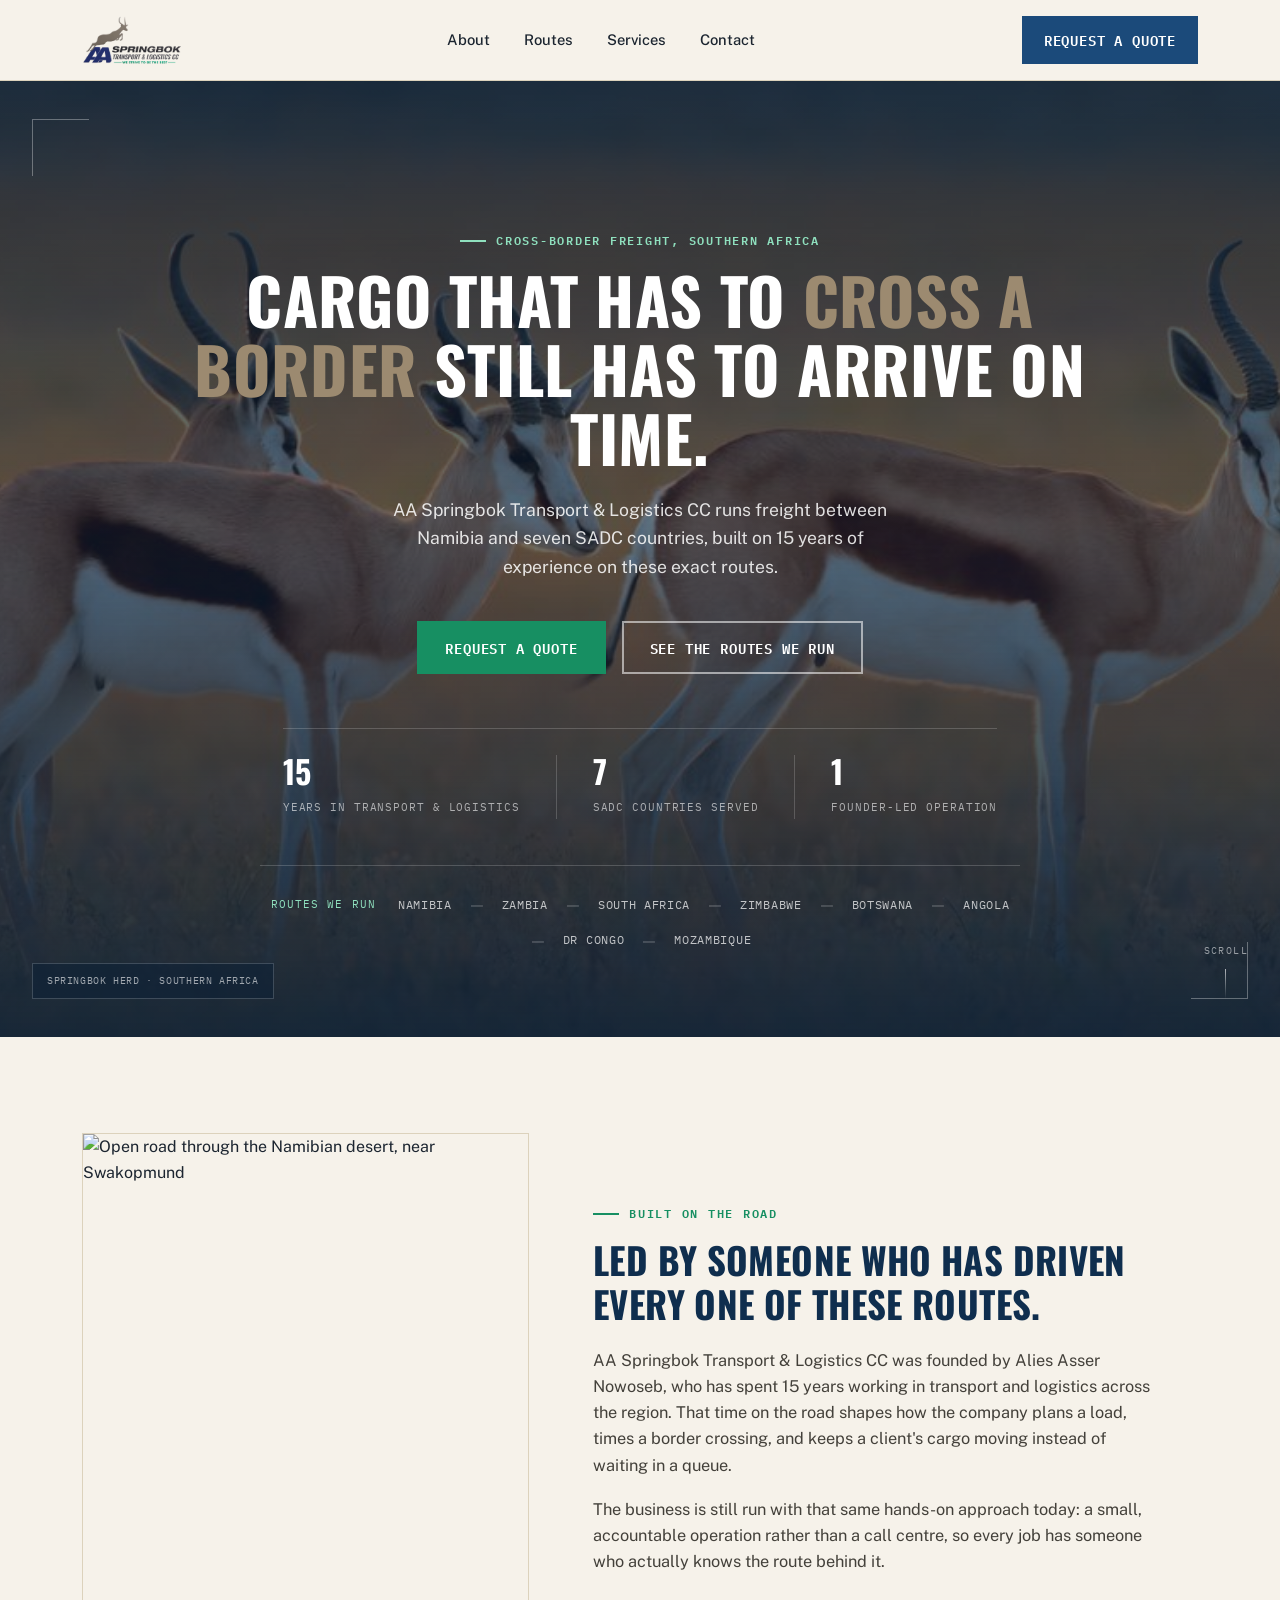
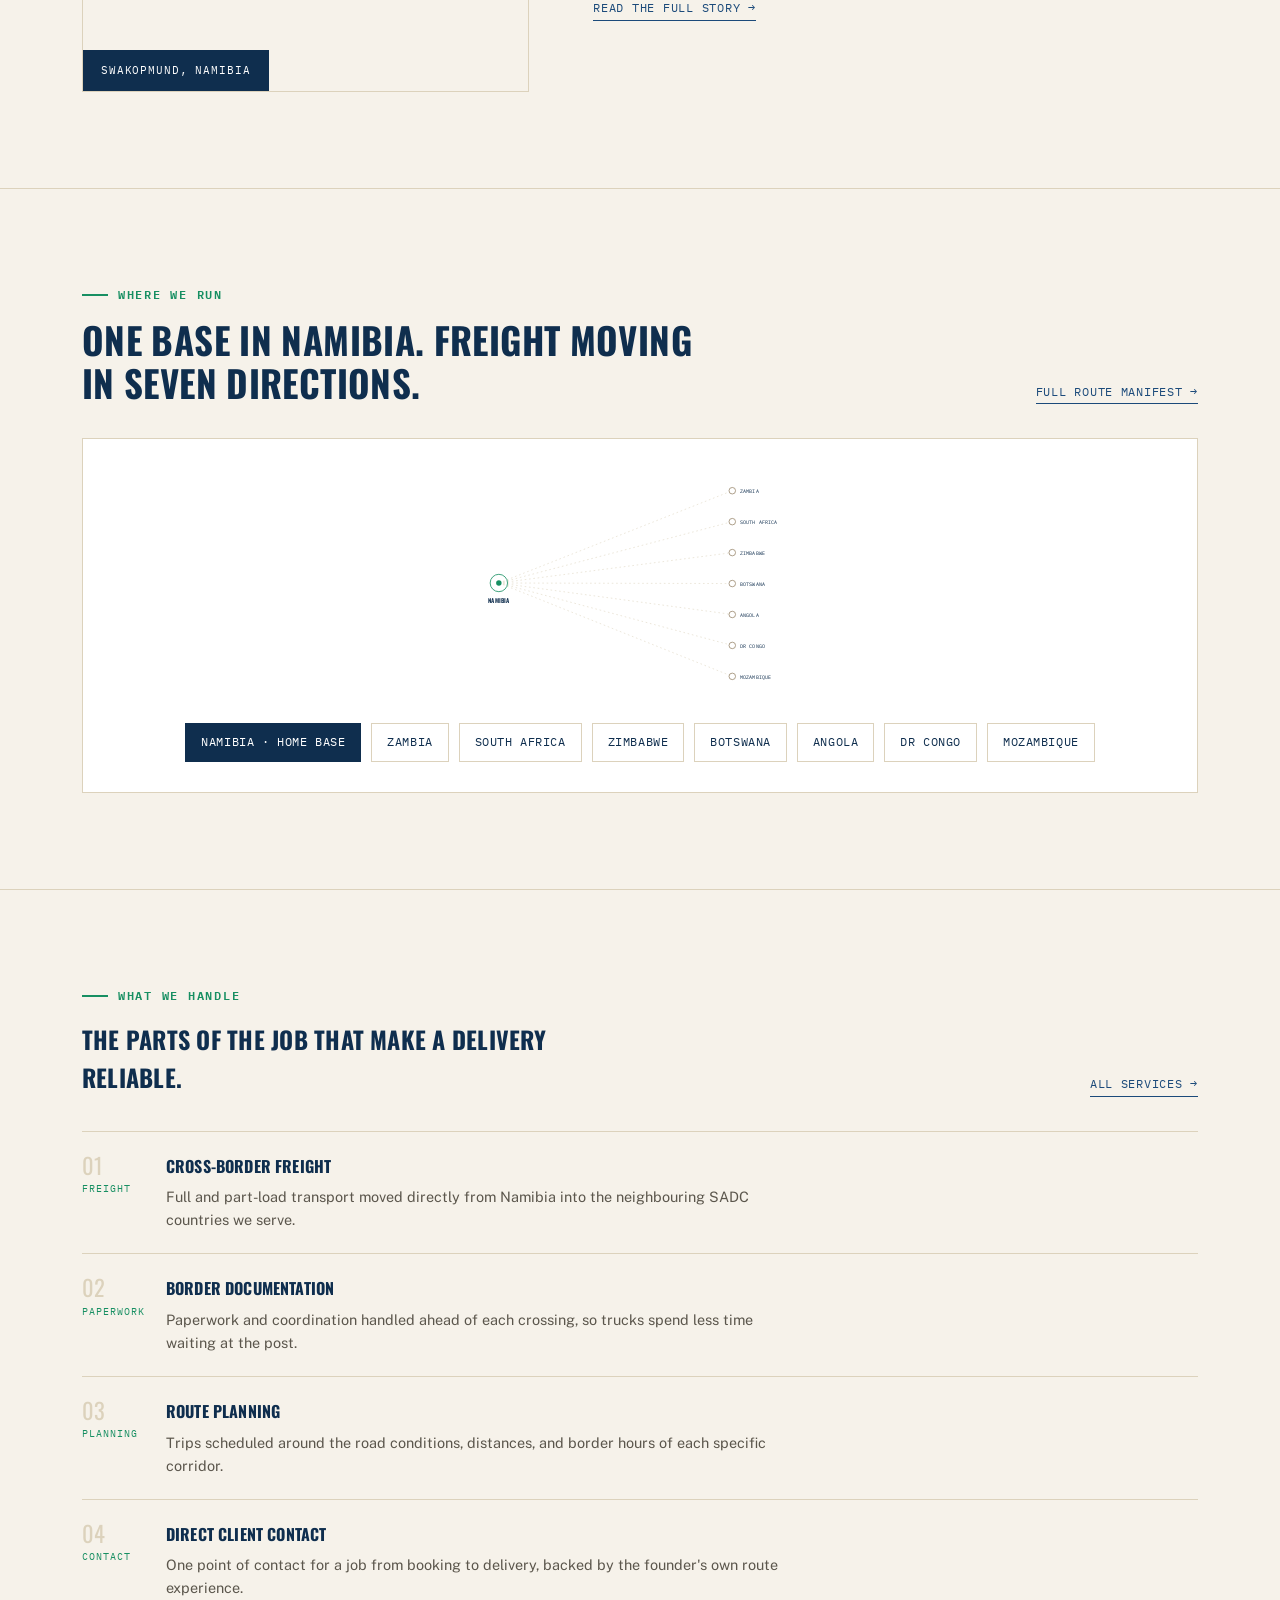
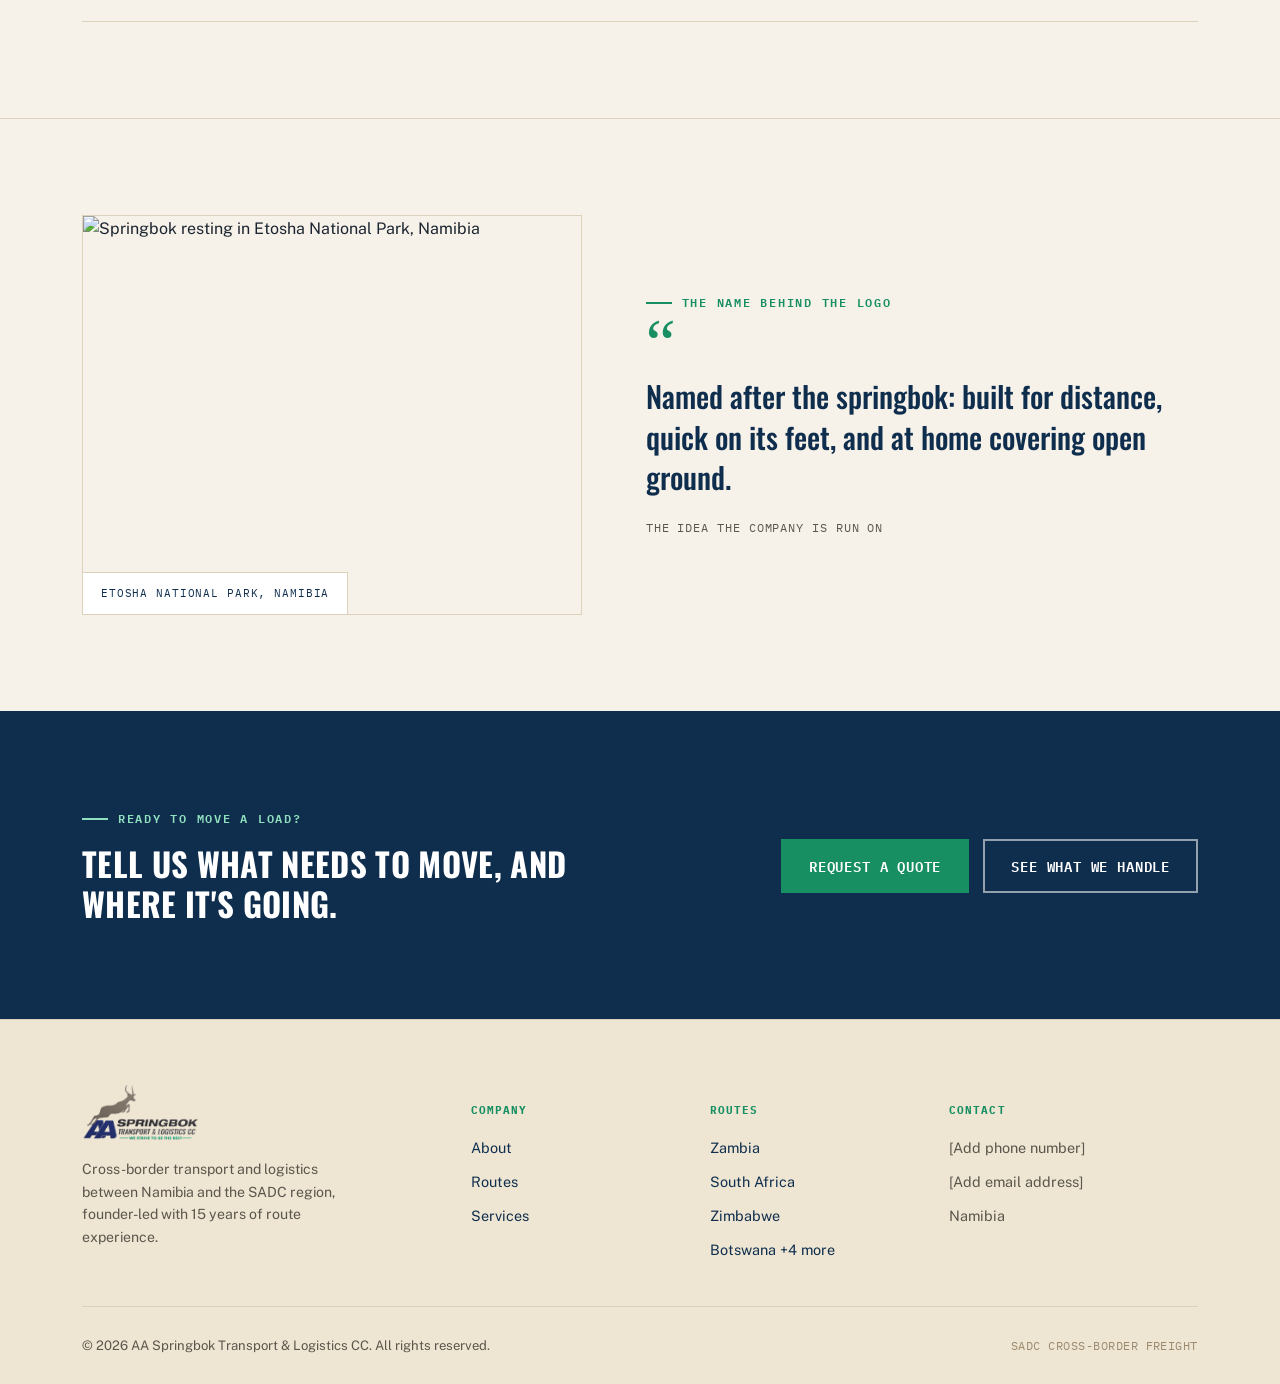
==== index.html @ cab72f68 "feat(site): rebuild as multi-page site with light design system" ====
<!DOCTYPE html>
<html lang="en">
<head>
<meta charset="UTF-8">
<meta name="viewport" content="width=device-width, initial-scale=1.0">
<title>AA Springbok Transport &amp; Logistics CC</title>
<meta name="description" content="Cross-border freight transport between Namibia and seven SADC countries. Founder-led, 15 years of route experience.">
<link rel="preconnect" href="https://fonts.googleapis.com">
<link rel="preconnect" href="https://fonts.gstatic.com" crossorigin>
<link href="https://fonts.googleapis.com/css2?family=Oswald:wght@500;600;700&family=Public+Sans:wght@400;500;600;700&family=IBM+Plex+Mono:wght@500;600&display=swap" rel="stylesheet">
<link rel="stylesheet" href="styles.css">
</head>
<body>

<header>
  <div class="nav">
    <a href="index.html" class="brand">
      <img class="brand-logo" src="aaspringboklogo.png" alt="AA Springbok Transport &amp; Logistics CC">
    </a>
    <nav class="links">
      <a href="about.html">About</a>
      <a href="routes.html">Routes</a>
      <a href="services.html">Services</a>
      <a href="contact.html">Contact</a>
    </nav>
    <div class="nav-cta">
      <a href="contact.html" class="btn btn-primary small">Request a quote</a>
    </div>
  </div>
</header>

<section class="hero">
  <div class="wrap">
    <div class="hero-copy">
      <div class="eyebrow">Cross-border freight, Southern Africa</div>
      <h1>Cargo that has to <em>cross a border</em>&nbsp;still has to arrive on time.</h1>
      <p class="lead">AA Springbok Transport &amp; Logistics CC runs freight between Namibia and seven SADC countries, built on 15 years of experience on these exact routes.</p>
      <div class="hero-actions">
        <a href="contact.html" class="btn btn-primary">Request a quote</a>
        <a href="routes.html" class="btn btn-ghost">See the routes we run</a>
      </div>
      <div class="stat-row">
        <div class="stat"><b>15</b><span>Years in transport &amp; logistics</span></div>
        <div class="stat"><b>7</b><span>SADC countries served</span></div>
        <div class="stat"><b>1</b><span>Founder-led operation</span></div>
      </div>
    </div>
    <div class="route-strip">
      <span class="rs-label">Routes we run</span>
      <span class="rs-stop">Namibia</span><span class="rs-dash">&mdash;</span>
      <span class="rs-stop">Zambia</span><span class="rs-dash">&mdash;</span>
      <span class="rs-stop">South Africa</span><span class="rs-dash">&mdash;</span>
      <span class="rs-stop">Zimbabwe</span><span class="rs-dash">&mdash;</span>
      <span class="rs-stop">Botswana</span><span class="rs-dash">&mdash;</span>
      <span class="rs-stop">Angola</span><span class="rs-dash">&mdash;</span>
      <span class="rs-stop">DR Congo</span><span class="rs-dash">&mdash;</span>
      <span class="rs-stop">Mozambique</span>
    </div>
  </div>
  <div class="hero-caption">Springbok herd &middot; Southern Africa</div>
  <div class="hero-scroll"><span>Scroll</span><span class="rs-line"></span></div>
</section>

<section class="about" id="about">
  <div class="wrap">
    <div class="about-photo">
      <img src="https://images.unsplash.com/photo-1539526453642-3e670d5f168f?fm=jpg&q=80&w=1200&auto=format&fit=crop" alt="Open road through the Namibian desert, near Swakopmund">
      <div class="tag">Swakopmund, Namibia</div>
    </div>
    <div>
      <div class="eyebrow">Built on the road</div>
      <h2>Led by someone who has driven every one of these routes.</h2>
      <p>AA Springbok Transport &amp; Logistics CC was founded by Alies Asser Nowoseb, who has spent 15 years working in transport and logistics across the region. That time on the road shapes how the company plans a load, times a border crossing, and keeps a client's cargo moving instead of waiting in a queue.</p>
      <p>The business is still run with that same hands-on approach today: a small, accountable operation rather than a call centre, so every job has someone who actually knows the route behind it.</p>
      <a href="about.html" class="more-link">Read the full story &rarr;</a>
    </div>
  </div>
</section>

<section class="routes" id="routes">
  <div class="wrap">
    <div class="teaser-head">
      <div>
        <div class="eyebrow">Where we run</div>
        <h2>One base in Namibia. Freight moving in seven directions.</h2>
      </div>
      <a href="routes.html" class="side-link">Full route manifest &rarr;</a>
    </div>
    <div class="routes-teaser-panel">
      <svg viewBox="0 0 700 420" xmlns="http://www.w3.org/2000/svg" style="max-width:380px;display:block;margin:0 auto 26px;">
        <line class="rmap-spoke" x1="90" y1="210" x2="520" y2="40"/>
        <line class="rmap-spoke" x1="90" y1="210" x2="520" y2="97"/>
        <line class="rmap-spoke" x1="90" y1="210" x2="520" y2="154"/>
        <line class="rmap-spoke" x1="90" y1="210" x2="520" y2="211"/>
        <line class="rmap-spoke" x1="90" y1="210" x2="520" y2="268"/>
        <line class="rmap-spoke" x1="90" y1="210" x2="520" y2="325"/>
        <line class="rmap-spoke" x1="90" y1="210" x2="520" y2="382"/>
        <circle class="rmap-hub-ring" cx="90" cy="210" r="16"/>
        <circle class="rmap-hub-dot" cx="90" cy="210" r="5"/>
        <text class="rmap-hublabel" x="90" y="246" text-anchor="middle">Namibia</text>
        <circle class="rmap-node" cx="520" cy="40" r="6"/><text class="rmap-label" x="534" y="44">Zambia</text>
        <circle class="rmap-node" cx="520" cy="97" r="6"/><text class="rmap-label" x="534" y="101">South Africa</text>
        <circle class="rmap-node" cx="520" cy="154" r="6"/><text class="rmap-label" x="534" y="158">Zimbabwe</text>
        <circle class="rmap-node" cx="520" cy="211" r="6"/><text class="rmap-label" x="534" y="215">Botswana</text>
        <circle class="rmap-node" cx="520" cy="268" r="6"/><text class="rmap-label" x="534" y="272">Angola</text>
        <circle class="rmap-node" cx="520" cy="325" r="6"/><text class="rmap-label" x="534" y="329">DR Congo</text>
        <circle class="rmap-node" cx="520" cy="382" r="6"/><text class="rmap-label" x="534" y="386">Mozambique</text>
      </svg>
      <div class="chip-list" style="justify-content:center;">
        <span class="chip origin">Namibia &middot; Home base</span>
        <span class="chip">Zambia</span>
        <span class="chip">South Africa</span>
        <span class="chip">Zimbabwe</span>
        <span class="chip">Botswana</span>
        <span class="chip">Angola</span>
        <span class="chip">DR Congo</span>
        <span class="chip">Mozambique</span>
      </div>
    </div>
  </div>
</section>

<section class="services" id="services">
  <div class="wrap">
    <div class="teaser-head">
      <div>
        <div class="eyebrow">What we handle</div>
        <h2 style="max-width:520px;">The parts of the job that make a delivery reliable.</h2>
      </div>
      <a href="services.html" class="side-link">All services &rarr;</a>
    </div>
    <div class="row-list compact">
      <div class="row-item">
        <div class="r-num">01<small>Freight</small></div>
        <div class="r-text">
          <h3>Cross-border freight</h3>
          <p>Full and part-load transport moved directly from Namibia into the neighbouring SADC countries we serve.</p>
        </div>
      </div>
      <div class="row-item">
        <div class="r-num">02<small>Paperwork</small></div>
        <div class="r-text">
          <h3>Border documentation</h3>
          <p>Paperwork and coordination handled ahead of each crossing, so trucks spend less time waiting at the post.</p>
        </div>
      </div>
      <div class="row-item">
        <div class="r-num">03<small>Planning</small></div>
        <div class="r-text">
          <h3>Route planning</h3>
          <p>Trips scheduled around the road conditions, distances, and border hours of each specific corridor.</p>
        </div>
      </div>
      <div class="row-item">
        <div class="r-num">04<small>Contact</small></div>
        <div class="r-text">
          <h3>Direct client contact</h3>
          <p>One point of contact for a job from booking to delivery, backed by the founder's own route experience.</p>
        </div>
      </div>
    </div>
  </div>
</section>

<section class="story">
  <div class="wrap">
    <div class="story-photo">
      <img src="https://images.unsplash.com/photo-1761076738980-d0b4beb7955d?fm=jpg&q=80&w=1200&auto=format&fit=crop" alt="Springbok resting in Etosha National Park, Namibia">
      <div class="tag">Etosha National Park, Namibia</div>
    </div>
    <div>
      <div class="eyebrow">The name behind the logo</div>
      <span class="quote-mark">&ldquo;</span>
      <blockquote>Named after the springbok: built for distance, quick on its feet, and at home covering open ground.</blockquote>
      <cite>The idea the company is run on</cite>
    </div>
  </div>
</section>

<section class="cta-band">
  <div class="wrap">
    <div>
      <div class="eyebrow">Ready to move a load?</div>
      <h2>Tell us what needs to move, and where it's going.</h2>
    </div>
    <div class="cta-actions">
      <a href="contact.html" class="btn btn-primary">Request a quote</a>
      <a href="services.html" class="btn btn-ghost">See what we handle</a>
    </div>
  </div>
</section>

<footer>
  <div class="wrap">
    <div class="footer-top">
      <div>
        <div class="footer-brand">
          <img class="brand-logo" src="aaspringboklogo.png" alt="AA Springbok Transport &amp; Logistics CC">
        </div>
        <p class="desc">Cross-border transport and logistics between Namibia and the SADC region, founder-led with 15 years of route experience.</p>
      </div>
      <div>
        <h5>Company</h5>
        <ul>
          <li><a href="about.html">About</a></li>
          <li><a href="routes.html">Routes</a></li>
          <li><a href="services.html">Services</a></li>
        </ul>
      </div>
      <div>
        <h5>Routes</h5>
        <ul>
          <li><a href="routes.html">Zambia</a></li>
          <li><a href="routes.html">South Africa</a></li>
          <li><a href="routes.html">Zimbabwe</a></li>
          <li><a href="routes.html">Botswana +4 more</a></li>
        </ul>
      </div>
      <div>
        <h5>Contact</h5>
        <ul>
          <li>[Add phone number]</li>
          <li>[Add email address]</li>
          <li>Namibia</li>
        </ul>
      </div>
    </div>
    <div class="foot-bottom">
      <span>&copy; 2026 AA Springbok Transport &amp; Logistics CC. All rights reserved.</span>
      <span class="mono">SADC CROSS-BORDER FREIGHT</span>
    </div>
  </div>
</footer>

</body>
</html>
---- styles.css ----
/* AA Springbok Transport & Logistics CC — shared site stylesheet */

:root{
  --ink:#1C2530;
  --navy:#1B4A7A;
  --navy-deep:#0F2E4E;
  --taupe:#9C8A70;
  --green:#178F62;
  --sand:#F6F2EA;
  --sand-2:#EEE6D3;
  --paper:#FFFFFF;
  --line:#DCD2BC;
  --line-dark:rgba(255,255,255,0.18);
  --text-soft:#5B564C;
  --text-body:#43403A;
}

*{box-sizing:border-box;}
html{scroll-behavior:smooth;}
body{
  margin:0;
  background:var(--sand);
  color:var(--ink);
  font-family:'Public Sans', sans-serif;
  font-size:16px;
  line-height:1.6;
}
img{max-width:100%;display:block;}
a{color:inherit;text-decoration:none;}
h1,h2,h3,h4{
  font-family:'Oswald', sans-serif;
  text-transform:uppercase;
  letter-spacing:0.01em;
  margin:0;
  color:var(--navy-deep);
}
.mono{
  font-family:'IBM Plex Mono', monospace;
  letter-spacing:0.04em;
}
.eyebrow{
  font-family:'IBM Plex Mono', monospace;
  font-size:0.78rem;
  font-weight:600;
  letter-spacing:0.14em;
  text-transform:uppercase;
  color:var(--green);
  display:flex;
  align-items:center;
  gap:10px;
  margin-bottom:14px;
}
.eyebrow::before{
  content:"";
  width:26px;
  height:2px;
  background:var(--green);
  display:inline-block;
}
.wrap{
  max-width:1180px;
  margin:0 auto;
  padding:0 32px;
}
section{padding:96px 0;}
.btn{
  display:inline-flex;
  align-items:center;
  gap:10px;
  padding:14px 26px;
  font-family:'IBM Plex Mono', monospace;
  font-size:0.85rem;
  font-weight:600;
  letter-spacing:0.06em;
  text-transform:uppercase;
  border:2px solid transparent;
  cursor:pointer;
  transition:transform .15s ease, background .15s ease, color .15s ease, border-color .15s ease;
}
.btn:hover{transform:translateY(-2px);}
.btn-primary{background:var(--green);color:var(--paper);}
.btn-primary:hover{background:#137753;}
.btn-ghost{border-color:rgba(255,255,255,0.55);color:var(--paper);}
.btn-ghost:hover{border-color:var(--paper);background:rgba(255,255,255,0.08);}
.btn-outline-navy{border-color:var(--navy);color:var(--navy);}
.btn-outline-navy:hover{background:var(--navy);color:var(--paper);}

/* ---------- HEADER ---------- */
header{
  position:sticky;
  top:0;
  z-index:50;
  background:rgba(246,242,234,0.92);
  backdrop-filter:blur(6px);
  border-bottom:1px solid var(--line);
}
.nav{
  max-width:1180px;
  margin:0 auto;
  padding:16px 32px;
  display:flex;
  align-items:center;
  justify-content:space-between;
  gap:24px;
}
.brand{display:flex;align-items:center;gap:14px;}
.brand-logo{height:48px;width:auto;object-fit:contain;flex-shrink:0;}
nav.links{display:flex;gap:34px;font-size:0.92rem;font-weight:500;}
nav.links a{position:relative;padding:4px 0;color:var(--ink);}
nav.links a::after{
  content:"";
  position:absolute;
  left:0;bottom:-2px;
  width:0%;
  height:2px;
  background:var(--green);
  transition:width .2s ease;
}
nav.links a:hover::after,
nav.links a.active::after{width:100%;}
nav.links a.active{color:var(--navy-deep);}
.nav-cta{display:flex;align-items:center;gap:18px;}
.nav-cta .btn{padding:11px 20px;}
.btn-primary.small{background:var(--navy);}
.btn-primary.small:hover{background:var(--navy-deep);}

/* ---------- HERO (home only) ---------- */
.hero{
  position:relative;
  min-height:92vh;
  display:flex;
  align-items:center;
  padding:150px 0 84px;
  color:var(--paper);
  overflow:hidden;
  background:
    linear-gradient(180deg, rgba(11,32,54,0.88) 0%, rgba(11,32,54,0.58) 46%, rgba(11,32,54,0.94) 100%),
    url('background.jpeg') center 38%/cover no-repeat;
}
.hero::before,.hero::after{
  content:"";
  position:absolute;
  width:56px;height:56px;
  border:1px solid rgba(255,255,255,0.32);
  z-index:2;
}
.hero::before{top:38px;left:32px;border-right:none;border-bottom:none;}
.hero::after{bottom:38px;right:32px;border-left:none;border-top:none;}
.hero .wrap{
  position:relative;z-index:3;
  display:flex;flex-direction:column;align-items:center;text-align:center;
}
.hero-copy{display:flex;flex-direction:column;align-items:center;}
.hero-copy .eyebrow{color:#8FE0BE;justify-content:center;}
.hero-copy .eyebrow::before{background:#8FE0BE;}
.hero h1{
  color:var(--paper);
  font-size:clamp(2.5rem, 5vw, 4rem);
  line-height:1.08;
  max-width:900px;
  margin:0 0 24px;
}
.hero h1 em{font-style:normal;color:var(--taupe);}
.hero p.lead{
  font-size:1.1rem;
  color:rgba(255,255,255,0.85);
  max-width:540px;
  margin:0 0 40px;
}
.hero-actions{display:flex;gap:16px;flex-wrap:wrap;justify-content:center;margin-bottom:54px;}
.stat-row{display:flex;gap:0;border-top:1px solid var(--line-dark);padding-top:26px;}
.stat{padding-right:36px;margin-right:36px;border-right:1px solid var(--line-dark);text-align:left;}
.stat:last-child{border-right:none;margin-right:0;padding-right:0;}
.stat b{display:block;font-family:'Oswald', sans-serif;font-size:2rem;color:var(--paper);line-height:1;margin-bottom:6px;}
.stat span{font-family:'IBM Plex Mono', monospace;font-size:0.7rem;letter-spacing:0.08em;text-transform:uppercase;color:rgba(255,255,255,0.6);}

.route-strip{
  margin-top:46px;padding-top:26px;border-top:1px solid var(--line-dark);
  display:flex;align-items:center;justify-content:center;flex-wrap:wrap;
  row-gap:10px;column-gap:16px;max-width:760px;
}
.route-strip .rs-label{font-family:'IBM Plex Mono', monospace;font-size:0.68rem;letter-spacing:0.1em;text-transform:uppercase;color:#8FE0BE;margin-right:6px;}
.route-strip .rs-stop{font-family:'IBM Plex Mono', monospace;font-size:0.72rem;letter-spacing:0.06em;text-transform:uppercase;color:rgba(255,255,255,0.72);}
.route-strip .rs-dash{color:rgba(255,255,255,0.28);}

.hero-caption{
  position:absolute;left:32px;bottom:38px;z-index:3;
  background:rgba(11,32,54,0.55);border:1px solid var(--line-dark);padding:9px 14px;
  font-family:'IBM Plex Mono', monospace;font-size:0.64rem;letter-spacing:0.06em;text-transform:uppercase;color:rgba(255,255,255,0.6);
}
.hero-scroll{
  position:absolute;right:32px;bottom:38px;z-index:3;
  display:flex;flex-direction:column;align-items:center;gap:10px;
  font-family:'IBM Plex Mono', monospace;font-size:0.62rem;letter-spacing:0.14em;text-transform:uppercase;color:rgba(255,255,255,0.55);
}
.hero-scroll .rs-line{width:1px;height:30px;background:linear-gradient(rgba(255,255,255,0.65), transparent);}

/* ---------- PAGE HEADER (subpages) ---------- */
.page-header{position:relative;background:var(--sand);}
.ph-photo{width:100%;height:44vh;min-height:300px;max-height:460px;object-fit:cover;display:block;}
.ph-photo-credit{
  position:absolute;top:20px;right:32px;z-index:2;
  background:rgba(11,32,54,0.55);color:rgba(255,255,255,0.75);
  font-family:'IBM Plex Mono', monospace;font-size:0.62rem;letter-spacing:0.06em;text-transform:uppercase;
  padding:8px 12px;border:1px solid var(--line-dark);
}
.ph-panel{position:relative;z-index:3;}
.ph-card{
  background:var(--paper);
  border:1px solid var(--line);
  padding:36px 40px;
  margin:-72px auto 0;
  max-width:720px;
  box-shadow:0 22px 44px -28px rgba(15,46,78,0.4);
}
.ph-card h1{font-size:clamp(1.9rem,3.6vw,2.6rem);line-height:1.16;margin-bottom:14px;}
.ph-card p{color:var(--text-body);max-width:560px;margin:0;font-size:1rem;}

/* ---------- ABOUT / FOUNDER ---------- */
.about{background:var(--sand);}
.about .wrap{display:grid;grid-template-columns:0.85fr 1.15fr;gap:64px;align-items:center;}
.about-photo{position:relative;aspect-ratio:4/5;overflow:hidden;border:1px solid var(--line);}
.about-photo img{width:100%;height:100%;object-fit:cover;}
.about-photo .tag{
  position:absolute;left:0;bottom:0;background:var(--navy-deep);color:var(--paper);
  padding:12px 18px;font-family:'IBM Plex Mono', monospace;font-size:0.68rem;letter-spacing:0.08em;text-transform:uppercase;
}
.about h2{font-size:clamp(1.7rem,3vw,2.3rem);margin-bottom:22px;line-height:1.18;}
.about p{color:var(--text-body);max-width:560px;margin-bottom:18px;font-size:1.02rem;}
.about .more-link{
  display:inline-flex;align-items:center;gap:8px;margin-top:6px;
  font-family:'IBM Plex Mono', monospace;font-size:0.78rem;letter-spacing:0.06em;text-transform:uppercase;color:var(--navy);
  border-bottom:1px solid var(--navy);padding-bottom:2px;
}

/* dossier / manifest stamp card */
.dossier{
  margin-top:30px;
  border:1px solid var(--line);
  background:var(--paper);
  position:relative;
  padding:0;
}
.dossier-head{
  display:flex;justify-content:space-between;align-items:center;
  padding:14px 22px;
  border-bottom:1px dashed var(--line);
  background:var(--sand-2);
  font-family:'IBM Plex Mono', monospace;font-size:0.66rem;letter-spacing:0.1em;text-transform:uppercase;color:var(--text-soft);
}
.dossier-head b{color:var(--navy-deep);}
.dossier-body{display:grid;grid-template-columns:repeat(3,1fr);}
.dossier-field{padding:20px 22px;border-right:1px dashed var(--line);}
.dossier-field:last-child{border-right:none;}
.dossier-field b{
  display:block;font-family:'Oswald', sans-serif;font-size:0.98rem;color:var(--navy-deep);
  text-transform:uppercase;margin-bottom:5px;letter-spacing:0.02em;
}
.dossier-field span{font-size:0.86rem;color:var(--text-soft);}

/* elephant / accent strip used on about page */
.accent-strip{position:relative;}
.accent-strip img{width:100%;height:320px;object-fit:cover;object-position:center 25%;display:block;}
.accent-strip .as-cap{
  position:absolute;left:32px;bottom:20px;
  background:var(--paper);border:1px solid var(--line);
  padding:10px 16px;font-family:'IBM Plex Mono', monospace;font-size:0.64rem;letter-spacing:0.06em;text-transform:uppercase;color:var(--text-soft);
}

/* ---------- ROUTES ---------- */
.routes{background:var(--sand);border-top:1px solid var(--line);}
.routes .section-head{
  display:flex;justify-content:space-between;align-items:flex-end;gap:40px;margin-bottom:48px;flex-wrap:wrap;
}
.routes h2{color:var(--navy-deep);font-size:clamp(1.7rem,3vw,2.3rem);max-width:640px;line-height:1.16;}
.routes .section-head p{color:var(--text-soft);max-width:340px;font-size:0.96rem;}

.routes-grid{display:grid;grid-template-columns:0.95fr 1.05fr;gap:0;border:1px solid var(--line);background:var(--paper);}
.route-map-panel{padding:30px 26px;border-right:1px solid var(--line);display:flex;align-items:center;justify-content:center;background:var(--sand-2);}
.route-map-panel svg{width:100%;height:auto;max-width:420px;}
.rmap-spoke{fill:none;stroke:var(--line);stroke-width:1;stroke-dasharray:3 5;}
.rmap-hub-ring{fill:none;stroke:var(--green);stroke-width:1.5;}
.rmap-hub-dot{fill:var(--green);}
.rmap-node{fill:var(--paper);stroke:var(--taupe);stroke-width:1.5;}
.rmap-label{font-family:'IBM Plex Mono', monospace;font-size:9px;letter-spacing:0.03em;fill:var(--navy-deep);text-transform:uppercase;}
.rmap-hublabel{font-family:'Oswald', sans-serif;font-size:11px;letter-spacing:0.03em;fill:var(--navy-deep);text-transform:uppercase;font-weight:600;}

.manifest{}
.manifest-row{
  display:grid;grid-template-columns:80px 1fr 150px;align-items:center;
  padding:19px 26px;border-bottom:1px solid var(--line);gap:16px;
}
.manifest-row:last-child{border-bottom:none;}
.manifest-row.origin-row{background:var(--sand-2);}
.m-code{font-family:'IBM Plex Mono', monospace;font-size:0.76rem;color:var(--green);letter-spacing:0.05em;}
.m-country{
  font-family:'Oswald', sans-serif;font-size:1.14rem;letter-spacing:0.02em;text-transform:uppercase;
  display:flex;align-items:center;gap:12px;color:var(--navy-deep);
}
.m-country svg{flex-shrink:0;}
.m-note{font-family:'IBM Plex Mono', monospace;font-size:0.68rem;color:var(--text-soft);text-align:right;letter-spacing:0.04em;text-transform:uppercase;}

/* ---------- HOME TEASERS ---------- */
.teaser-head{display:flex;justify-content:space-between;align-items:flex-end;gap:30px;flex-wrap:wrap;margin-bottom:34px;}
.teaser-head .side-link{
  font-family:'IBM Plex Mono', monospace;font-size:0.76rem;letter-spacing:0.06em;text-transform:uppercase;color:var(--navy);
  border-bottom:1px solid var(--navy);padding-bottom:2px;white-space:nowrap;
}
.chip-list{display:flex;flex-wrap:wrap;gap:10px;}
.chip{
  font-family:'IBM Plex Mono', monospace;font-size:0.72rem;letter-spacing:0.05em;text-transform:uppercase;
  color:var(--navy-deep);background:var(--paper);border:1px solid var(--line);padding:9px 15px;
}
.chip.origin{background:var(--navy-deep);color:var(--paper);border-color:var(--navy-deep);}
.routes-teaser-panel{border:1px solid var(--line);background:var(--paper);padding:30px;}
.row-list.compact .row-item{padding:22px 0;grid-template-columns:64px 1fr;gap:20px;}
.row-list.compact .r-num{font-size:1.4rem;}
.row-list.compact h3{font-size:1rem;margin-bottom:6px;}
.row-list.compact p{font-size:0.9rem;}

/* ---------- SERVICES (numbered manifest rows) ---------- */
.services{background:var(--sand);border-top:1px solid var(--line);}
.section-head-center{max-width:640px;margin:0 auto 56px;text-align:center;}
.section-head-center .eyebrow{justify-content:center;}
.section-head-center h2{font-size:clamp(1.7rem,3vw,2.3rem);}

.row-list{border-top:1px solid var(--line);}
.row-item{
  display:grid;grid-template-columns:96px 1fr;gap:30px;
  padding:36px 0;border-bottom:1px solid var(--line);
}
.row-item .r-num{font-family:'Oswald', sans-serif;font-size:2rem;color:var(--line);line-height:1;}
.row-item .r-num small{
  display:block;font-family:'IBM Plex Mono', monospace;font-size:0.6rem;color:var(--green);
  text-transform:uppercase;letter-spacing:0.1em;margin-top:8px;
}
.row-item .r-body{display:flex;gap:22px;align-items:flex-start;flex-wrap:wrap;}
.row-item .icn{
  width:44px;height:44px;flex-shrink:0;border:2px solid var(--navy);border-radius:50%;
  display:flex;align-items:center;justify-content:center;
}
.row-item h3{font-size:1.1rem;margin-bottom:8px;color:var(--navy-deep);}
.row-item p{font-size:0.94rem;color:var(--text-soft);margin:0;max-width:620px;}
.row-item .r-text{flex:1;min-width:220px;}

.svc-photo-band{position:relative;margin-top:12px;}
.svc-photo-band img{width:100%;height:260px;object-fit:cover;display:block;}
.svc-photo-band .spb-cap{
  position:absolute;left:0;bottom:0;background:var(--paper);border-top:1px solid var(--line);border-right:1px solid var(--line);
  padding:12px 18px;font-family:'IBM Plex Mono', monospace;font-size:0.66rem;letter-spacing:0.08em;text-transform:uppercase;color:var(--text-soft);
}

/* ---------- WHY CHOOSE US ---------- */
.why{background:var(--sand-2);border-top:1px solid var(--line);}
.why .wrap{display:grid;grid-template-columns:0.9fr 1.1fr;gap:60px;}
.why h2{font-size:clamp(1.7rem,3vw,2.2rem);line-height:1.18;margin-bottom:20px;}
.why > .wrap > div:first-child p{color:var(--text-body);font-size:1rem;max-width:420px;}
.feature-list{display:flex;flex-direction:column;}
.feature{display:flex;gap:20px;padding:24px 0;border-bottom:1px solid var(--line);}
.feature:first-child{padding-top:0;}
.feature:last-child{border-bottom:none;}
.feature .icn{
  width:38px;height:38px;flex-shrink:0;border:2px solid var(--green);border-radius:50%;
  display:flex;align-items:center;justify-content:center;
}
.feature h4{font-size:0.98rem;color:var(--navy-deep);margin-bottom:6px;text-transform:none;font-family:'Public Sans', sans-serif;font-weight:700;}
.feature p{font-size:0.9rem;color:var(--text-soft);margin:0;}

/* ---------- STORY (brand section, light two-column) ---------- */
.story{background:var(--sand);border-top:1px solid var(--line);}
.story .wrap{display:grid;grid-template-columns:0.95fr 1.05fr;gap:64px;align-items:center;}
.story-photo{position:relative;aspect-ratio:5/4;overflow:hidden;border:1px solid var(--line);}
.story-photo img{width:100%;height:100%;object-fit:cover;}
.story-photo .tag{
  position:absolute;left:0;bottom:0;background:var(--paper);color:var(--navy-deep);
  border-top:1px solid var(--line);border-right:1px solid var(--line);
  padding:12px 18px;font-family:'IBM Plex Mono', monospace;font-size:0.68rem;letter-spacing:0.08em;text-transform:uppercase;
}
.story .quote-mark{font-family:Georgia,serif;font-size:4.2rem;color:var(--green);line-height:0.5;display:block;margin-bottom:16px;}
.story blockquote{
  font-family:'Oswald', sans-serif;text-transform:none;font-weight:500;
  font-size:clamp(1.4rem,2.4vw,1.85rem);line-height:1.36;color:var(--navy-deep);margin:0 0 22px;
}
.story cite{
  display:block;font-style:normal;font-family:'IBM Plex Mono', monospace;font-size:0.72rem;
  letter-spacing:0.08em;text-transform:uppercase;color:var(--text-soft);
}

/* ---------- CTA BAND ---------- */
.cta-band{background:var(--navy-deep);color:var(--paper);}
.cta-band .wrap{
  display:flex;align-items:center;justify-content:space-between;gap:30px;flex-wrap:wrap;
  padding-top:2px;
}
.cta-band h2{color:var(--paper);font-size:clamp(1.5rem,2.6vw,2.05rem);max-width:520px;line-height:1.22;}
.cta-band .eyebrow{color:#8FE0BE;}
.cta-band .eyebrow::before{background:#8FE0BE;}
.cta-band .cta-actions{display:flex;gap:14px;flex-wrap:wrap;}

/* ---------- CONTACT ---------- */
.contact{background:var(--sand);}
.contact .wrap{display:grid;grid-template-columns:0.9fr 1.1fr;gap:64px;}
.contact h2{font-size:clamp(1.7rem,3vw,2.2rem);margin-bottom:18px;line-height:1.18;}
.contact > .wrap > div:first-child p{color:var(--text-body);max-width:420px;margin-bottom:34px;}
.contact-detail{display:flex;gap:16px;padding:18px 0;border-top:1px solid var(--line);}
.contact-detail:last-of-type{border-bottom:1px solid var(--line);}
.contact-detail .icn{
  width:34px;height:34px;flex-shrink:0;border:2px solid var(--navy);border-radius:50%;
  display:flex;align-items:center;justify-content:center;
}
.contact-detail b{display:block;font-family:'IBM Plex Mono', monospace;font-size:0.68rem;letter-spacing:0.08em;text-transform:uppercase;color:var(--green);margin-bottom:4px;}
.contact-detail span{font-size:0.96rem;color:var(--ink);}

.form-card{background:var(--paper);border:1px solid var(--line);padding:38px;}
.form-row{display:grid;grid-template-columns:1fr 1fr;gap:18px;}
.field{margin-bottom:20px;}
.field label{
  display:block;font-family:'IBM Plex Mono', monospace;font-size:0.68rem;letter-spacing:0.08em;
  text-transform:uppercase;color:var(--text-soft);margin-bottom:8px;
}
.field input, .field select, .field textarea{
  width:100%;border:none;border-bottom:2px solid var(--line);background:transparent;
  padding:10px 2px;font-family:'Public Sans', sans-serif;font-size:0.96rem;color:var(--ink);
  outline:none;transition:border-color .15s ease;
}
.field input:focus, .field select:focus, .field textarea:focus{border-color:var(--green);}
.field textarea{resize:vertical;min-height:80px;}

/* ---------- FOOTER (light) ---------- */
footer{background:var(--sand-2);color:var(--text-soft);padding:64px 0 28px;border-top:1px solid var(--line);}
.footer-top{
  display:grid;grid-template-columns:1.4fr 0.8fr 0.8fr 1fr;gap:40px;
  padding-bottom:44px;border-bottom:1px solid var(--line);margin-bottom:28px;
}
.footer-brand{display:flex;gap:14px;margin-bottom:18px;}
.footer-brand .brand-logo{height:56px;}
footer p.desc{font-size:0.88rem;max-width:280px;color:var(--text-soft);}
footer h5{
  font-family:'IBM Plex Mono', monospace;font-size:0.68rem;letter-spacing:0.1em;text-transform:uppercase;
  color:var(--green);margin-bottom:16px;
}
footer ul{list-style:none;margin:0;padding:0;display:flex;flex-direction:column;gap:11px;}
footer ul a{font-size:0.9rem;color:var(--navy-deep);}
footer ul a:hover{color:var(--green);}
footer ul li{font-size:0.9rem;color:var(--text-soft);}
.foot-bottom{display:flex;justify-content:space-between;align-items:center;font-size:0.82rem;color:var(--text-soft);flex-wrap:wrap;gap:10px;}
.foot-bottom .mono{font-size:0.78rem;color:var(--taupe);}

/* ---------- RESPONSIVE ---------- */
@media (max-width: 980px){
  nav.links{display:none;}
  .hero{min-height:auto;padding:130px 0 70px;}
  .hero-scroll{display:none;}
  .about .wrap{grid-template-columns:1fr;}
  .about-photo{aspect-ratio:16/9;}
  .why .wrap{grid-template-columns:1fr;}
  .story .wrap{grid-template-columns:1fr;}
  .story-photo{aspect-ratio:16/9;}
  .contact .wrap{grid-template-columns:1fr;}
  .footer-top{grid-template-columns:1fr 1fr;}
  .manifest-row{grid-template-columns:60px 1fr;}
  .m-note{display:none;}
  .routes-grid{grid-template-columns:1fr;}
  .route-map-panel{border-right:none;border-bottom:1px solid var(--line);}
  .dossier-body{grid-template-columns:1fr;}
  .dossier-field{border-right:none;border-bottom:1px dashed var(--line);}
  .dossier-field:last-child{border-bottom:none;}
  .row-item{grid-template-columns:1fr;gap:14px;}
  .ph-card{margin-left:32px;margin-right:32px;}
}
@media (max-width: 600px){
  section{padding:64px 0;}
  .wrap{padding:0 20px;}
  .hero::before,.hero::after{display:none;}
  .hero-caption{left:20px;bottom:20px;}
  .stat-row{flex-wrap:wrap;row-gap:20px;justify-content:center;}
  .stat{padding-right:22px;margin-right:22px;text-align:left;}
  .route-strip{column-gap:10px;font-size:0.6rem;}
  .footer-top{grid-template-columns:1fr;}
  .form-row{grid-template-columns:1fr;}
  .ph-card{margin:-48px 20px 0;padding:26px 24px;}
  .ph-photo{height:34vh;min-height:220px;}
  .cta-band .wrap{flex-direction:column;align-items:flex-start;}
}
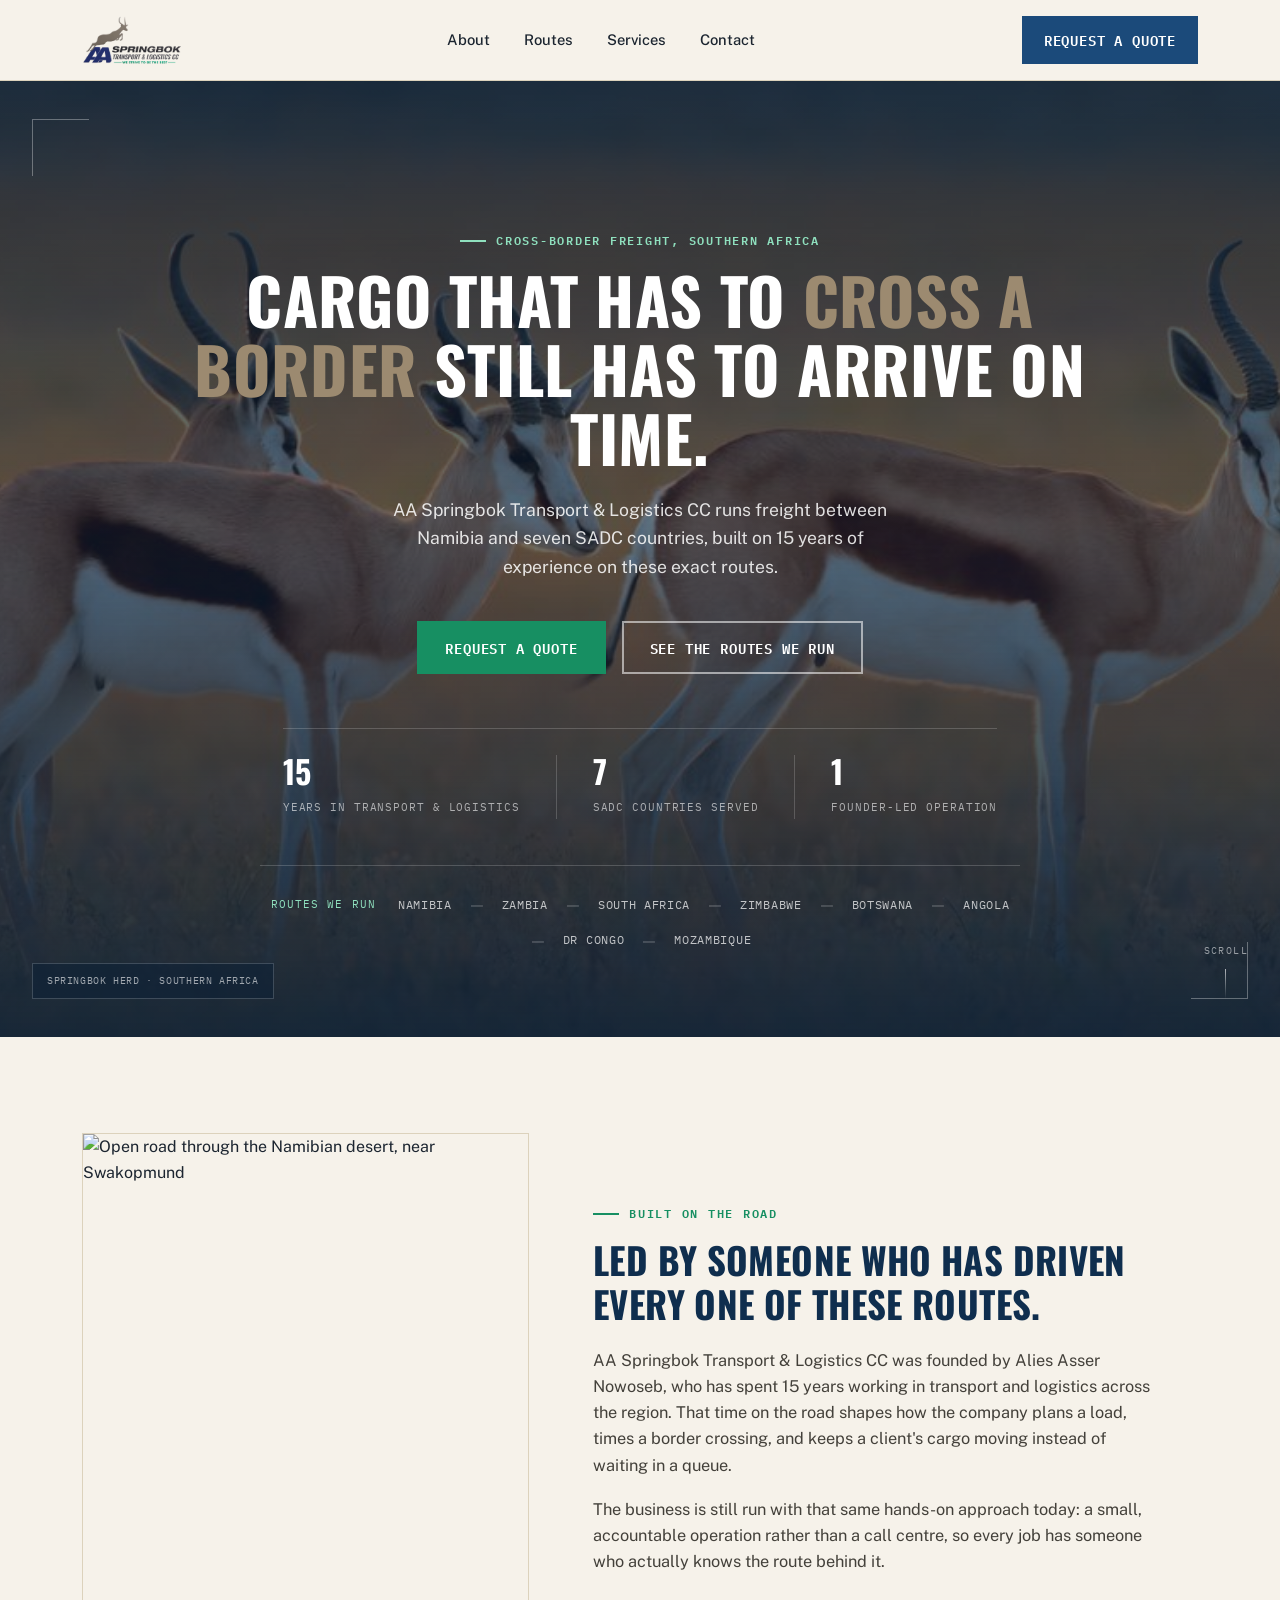
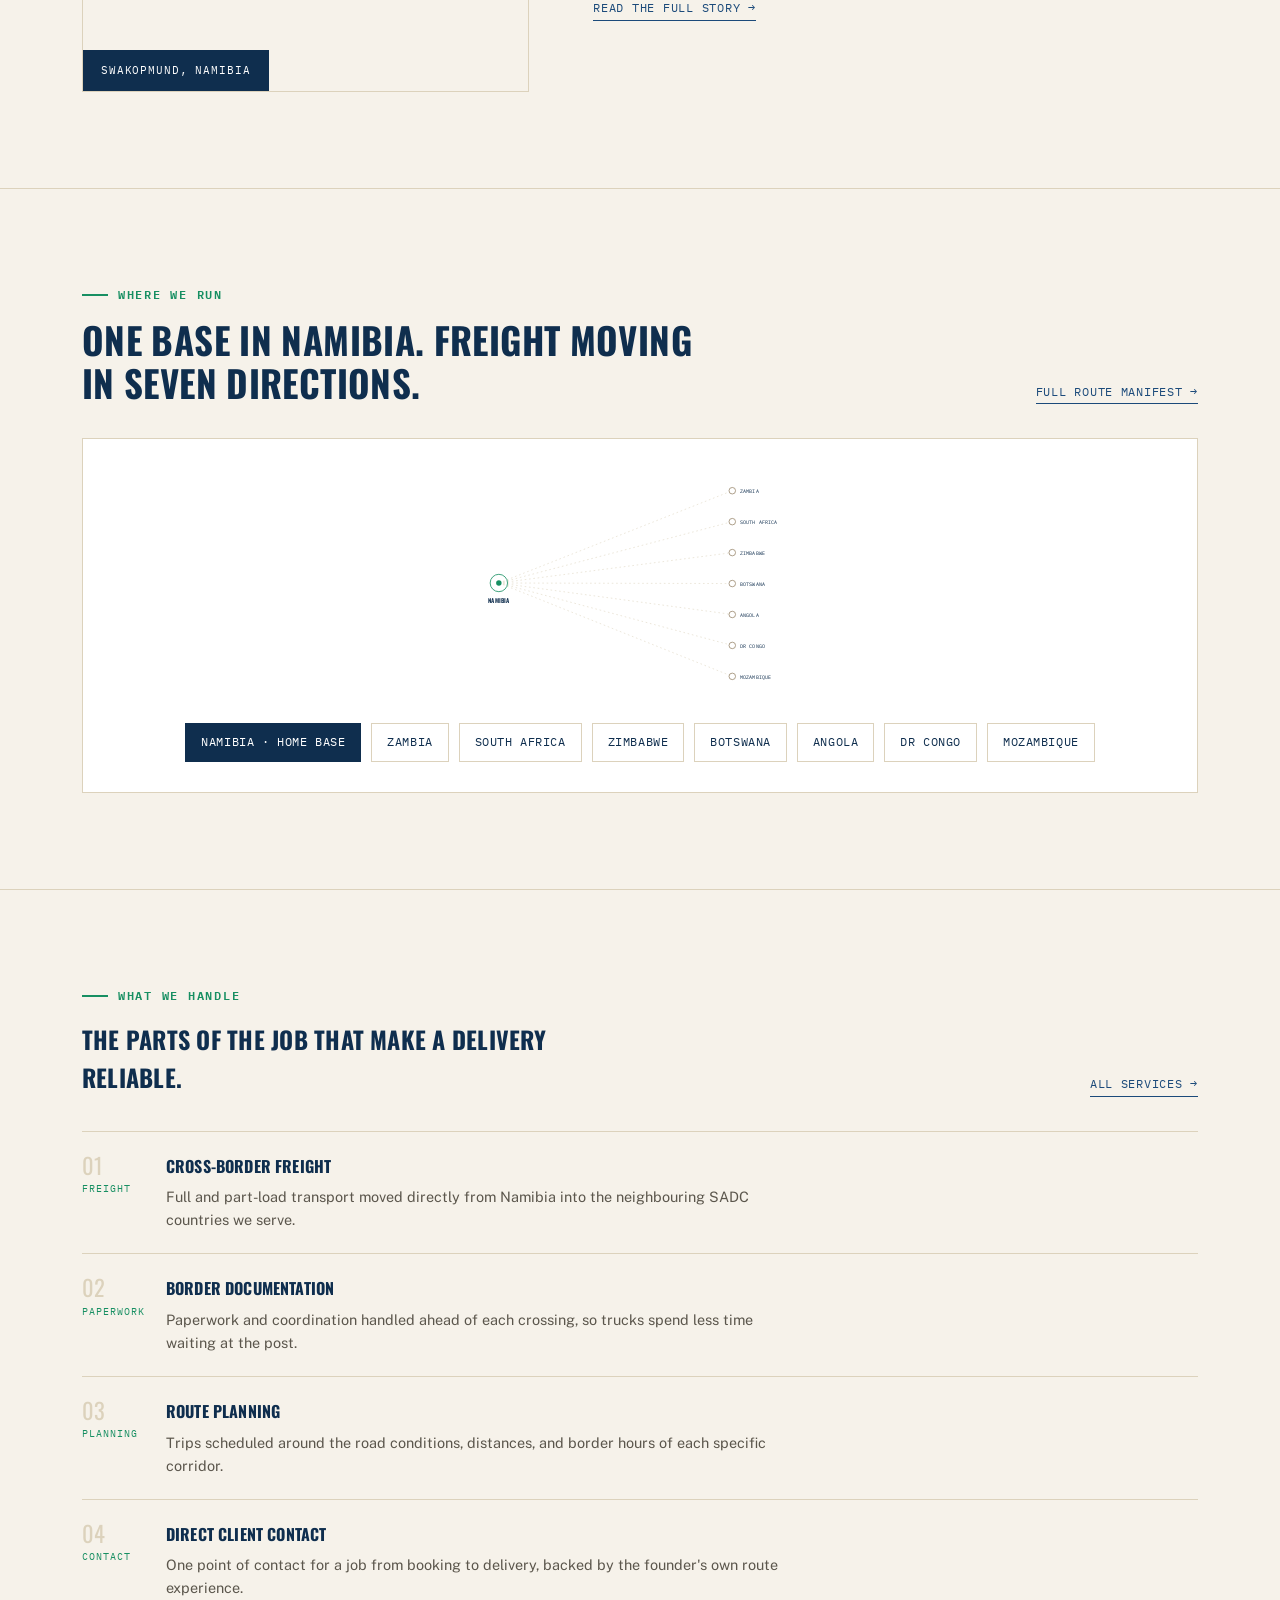
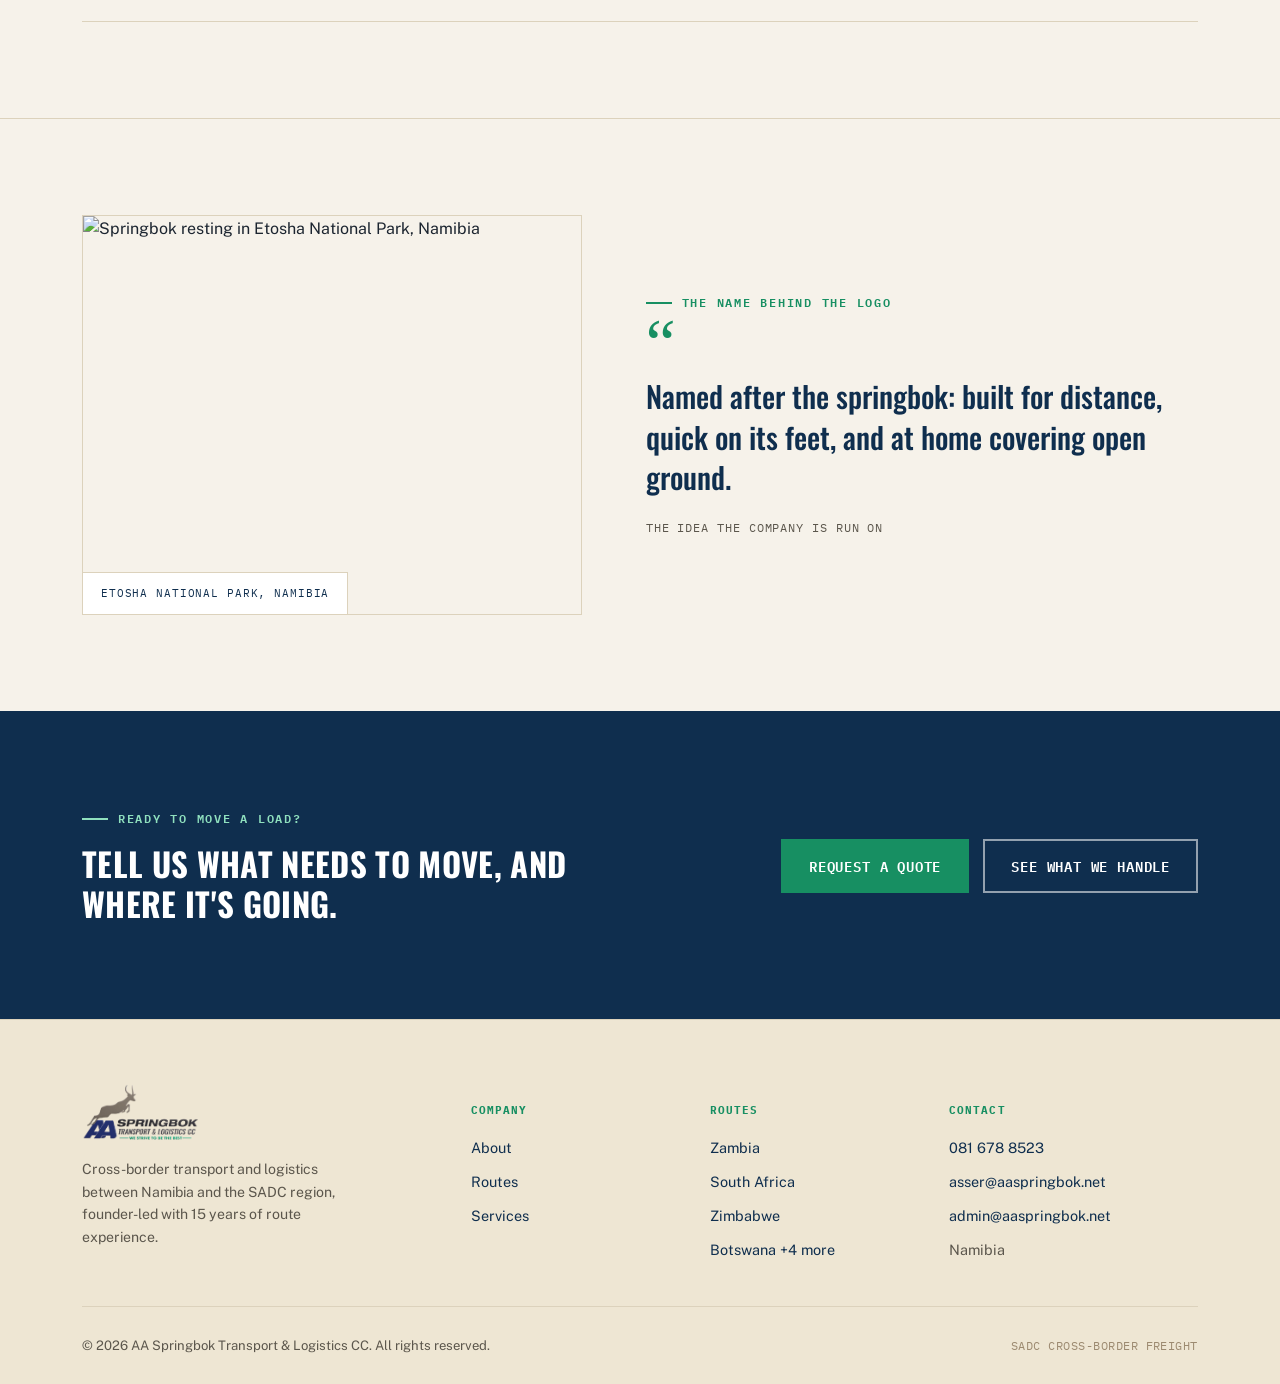
==== commit 552c05e6: "feat(site): add phone and email contact details" ====
--- a/index.html
+++ b/index.html
@@ -219,8 +219,9 @@
       <div>
         <h5>Contact</h5>
         <ul>
-          <li>[Add phone number]</li>
-          <li>[Add email address]</li>
+          <li><a href="tel:+264816788523">081 678 8523</a></li>
+          <li><a href="mailto:asser@aaspringbok.net">asser@aaspringbok.net</a></li>
+          <li><a href="mailto:admin@aaspringbok.net">admin@aaspringbok.net</a></li>
           <li>Namibia</li>
         </ul>
       </div>
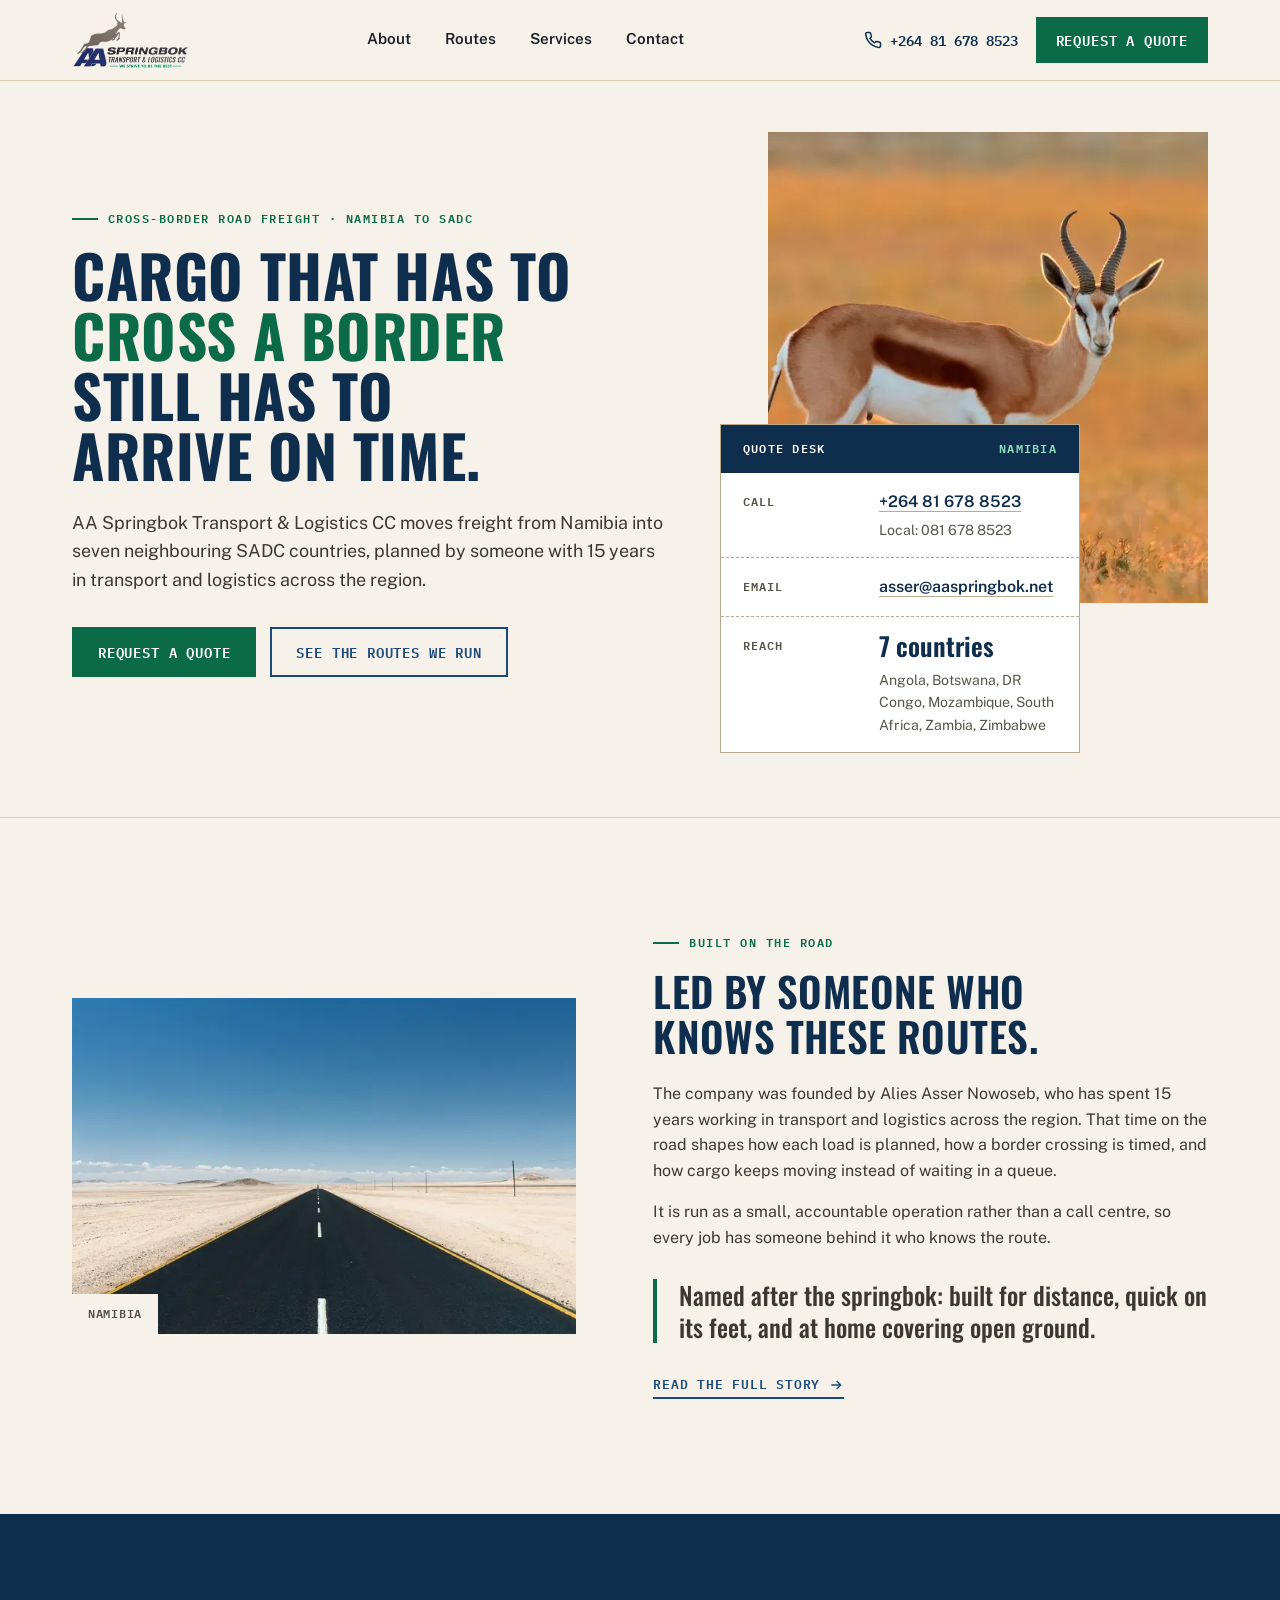
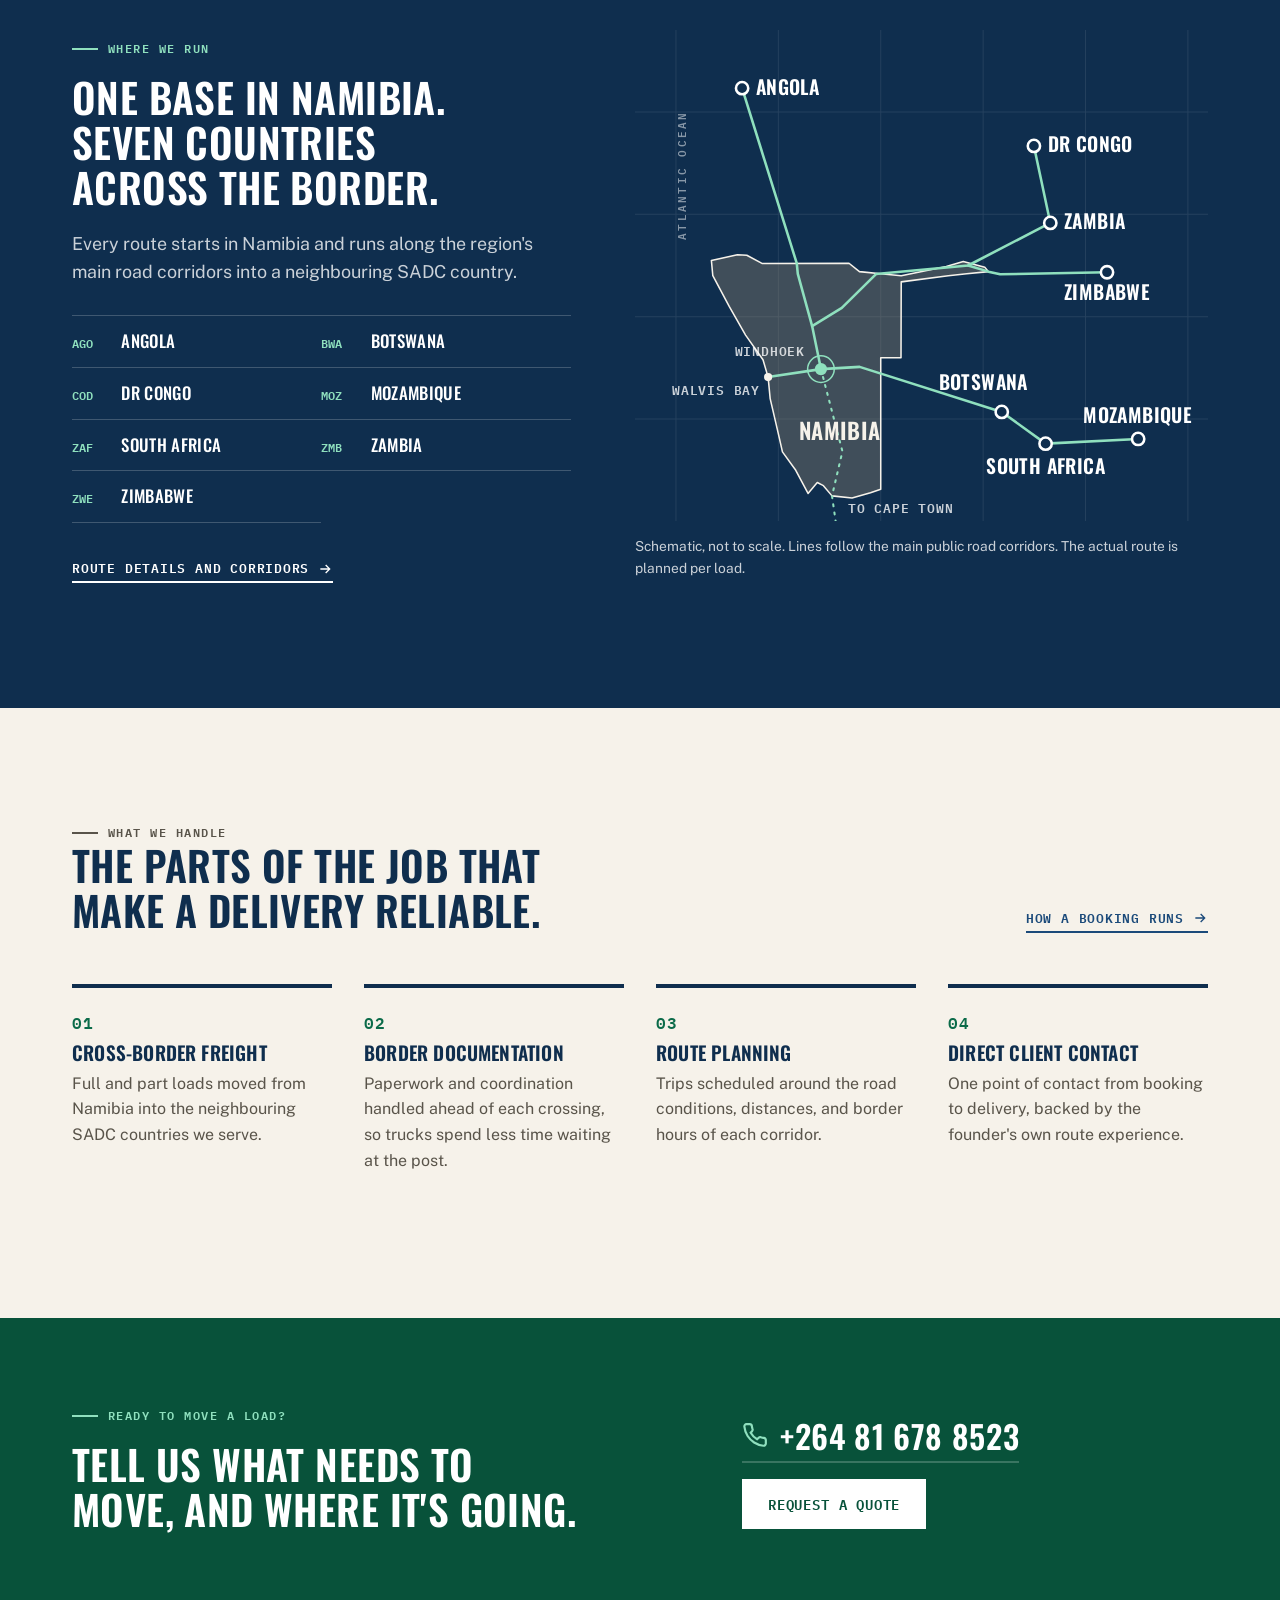
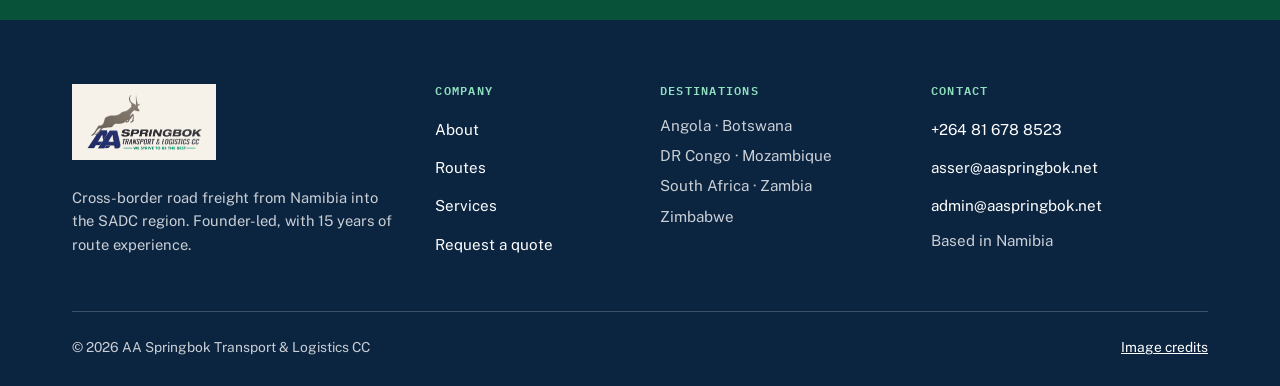
==== commit fcce7aed: "feat(site): redesign around route map, waybill motif and quote form Replace hotlinked photos with op" ====
--- a/index.html
+++ b/index.html
@@ -3,232 +3,245 @@
 <head>
 <meta charset="UTF-8">
 <meta name="viewport" content="width=device-width, initial-scale=1.0">
-<title>AA Springbok Transport &amp; Logistics CC</title>
-<meta name="description" content="Cross-border freight transport between Namibia and seven SADC countries. Founder-led, 15 years of route experience.">
-<link rel="preconnect" href="https://fonts.googleapis.com">
-<link rel="preconnect" href="https://fonts.gstatic.com" crossorigin>
-<link href="https://fonts.googleapis.com/css2?family=Oswald:wght@500;600;700&family=Public+Sans:wght@400;500;600;700&family=IBM+Plex+Mono:wght@500;600&display=swap" rel="stylesheet">
+<title>AA Springbok Transport &amp; Logistics CC | Cross-border freight from Namibia</title>
+<meta name="description" content="Cross-border road freight from Namibia into seven SADC countries. Founder-led, with 15 years of transport and logistics experience on these routes.">
+<meta name="theme-color" content="#0F2E4E">
+<link rel="icon" href="favicon.svg" type="image/svg+xml">
+<link rel="preload" href="fonts/oswald.woff2" as="font" type="font/woff2" crossorigin>
+<link rel="preload" href="fonts/public-sans.woff2" as="font" type="font/woff2" crossorigin>
 <link rel="stylesheet" href="styles.css">
 </head>
 <body>
-
-<header>
+<a class="skip-link" href="#main">Skip to content</a>
+
+<header class="site-header">
   <div class="nav">
-    <a href="index.html" class="brand">
-      <img class="brand-logo" src="aaspringboklogo.png" alt="AA Springbok Transport &amp; Logistics CC">
+    <a href="index.html" class="brand" aria-label="AA Springbok Transport &amp; Logistics CC, home">
+      <img src="images/logo-112.png" width="231" height="112" alt="AA Springbok Transport &amp; Logistics CC">
     </a>
-    <nav class="links">
-      <a href="about.html">About</a>
-      <a href="routes.html">Routes</a>
-      <a href="services.html">Services</a>
-      <a href="contact.html">Contact</a>
+    <nav aria-label="Main">
+      <ul class="nav-links">
+        <li><a href="about.html">About</a></li>
+        <li><a href="routes.html">Routes</a></li>
+        <li><a href="services.html">Services</a></li>
+        <li><a href="contact.html">Contact</a></li>
+      </ul>
     </nav>
-    <div class="nav-cta">
-      <a href="contact.html" class="btn btn-primary small">Request a quote</a>
+    <div class="nav-actions">
+      <a class="nav-phone" href="tel:+264816788523" aria-label="Call +264 81 678 8523">
+        <svg viewBox="0 0 24 24" fill="none" stroke="currentColor" stroke-width="2" aria-hidden="true"><path d="M22 16.9v3a2 2 0 01-2.2 2 19.8 19.8 0 01-8.6-3 19.5 19.5 0 01-6-6 19.8 19.8 0 01-3-8.7A2 2 0 014.1 2h3a2 2 0 012 1.7c.1.9.3 1.8.6 2.7a2 2 0 01-.4 2.1L8 9.9a16 16 0 006 6l1.4-1.4a2 2 0 012.1-.4c.9.3 1.8.5 2.7.6a2 2 0 011.8 2.2z"/></svg>
+        <span>+264 81 678 8523</span>
+      </a>
+      <a href="contact.html" class="btn btn-primary">Request a quote</a>
     </div>
   </div>
 </header>
 
-<section class="hero">
+<main id="main">
+
+<section class="hero" aria-labelledby="hero-title">
   <div class="wrap">
     <div class="hero-copy">
-      <div class="eyebrow">Cross-border freight, Southern Africa</div>
-      <h1>Cargo that has to <em>cross a border</em>&nbsp;still has to arrive on time.</h1>
-      <p class="lead">AA Springbok Transport &amp; Logistics CC runs freight between Namibia and seven SADC countries, built on 15 years of experience on these exact routes.</p>
-      <div class="hero-actions">
+      <p class="eyebrow">Cross-border road freight &middot; Namibia to SADC</p>
+      <h1 id="hero-title">Cargo that has to <em>cross a border</em> still has to arrive on time.</h1>
+      <p class="lead">AA Springbok Transport &amp; Logistics CC moves freight from Namibia into seven neighbouring SADC countries, planned by someone with 15 years in transport and logistics across the region.</p>
+      <div class="actions">
         <a href="contact.html" class="btn btn-primary">Request a quote</a>
-        <a href="routes.html" class="btn btn-ghost">See the routes we run</a>
-      </div>
-      <div class="stat-row">
-        <div class="stat"><b>15</b><span>Years in transport &amp; logistics</span></div>
-        <div class="stat"><b>7</b><span>SADC countries served</span></div>
-        <div class="stat"><b>1</b><span>Founder-led operation</span></div>
-      </div>
-    </div>
-    <div class="route-strip">
-      <span class="rs-label">Routes we run</span>
-      <span class="rs-stop">Namibia</span><span class="rs-dash">&mdash;</span>
-      <span class="rs-stop">Zambia</span><span class="rs-dash">&mdash;</span>
-      <span class="rs-stop">South Africa</span><span class="rs-dash">&mdash;</span>
-      <span class="rs-stop">Zimbabwe</span><span class="rs-dash">&mdash;</span>
-      <span class="rs-stop">Botswana</span><span class="rs-dash">&mdash;</span>
-      <span class="rs-stop">Angola</span><span class="rs-dash">&mdash;</span>
-      <span class="rs-stop">DR Congo</span><span class="rs-dash">&mdash;</span>
-      <span class="rs-stop">Mozambique</span>
-    </div>
-  </div>
-  <div class="hero-caption">Springbok herd &middot; Southern Africa</div>
-  <div class="hero-scroll"><span>Scroll</span><span class="rs-line"></span></div>
-</section>
-
-<section class="about" id="about">
-  <div class="wrap">
-    <div class="about-photo">
-      <img src="https://images.unsplash.com/photo-1539526453642-3e670d5f168f?fm=jpg&q=80&w=1200&auto=format&fit=crop" alt="Open road through the Namibian desert, near Swakopmund">
-      <div class="tag">Swakopmund, Namibia</div>
-    </div>
+        <a href="routes.html" class="btn btn-secondary">See the routes we run</a>
+      </div>
+    </div>
+
+    <div class="hero-media">
+      <figure class="photo">
+        <img src="images/springbok-hero.webp" width="525" height="562" fetchpriority="high"
+             alt="A springbok standing side-on in golden grassland at sunrise, looking towards the camera">
+      </figure>
+      <div class="waybill">
+        <div class="waybill-head">
+          <span class="label">Quote desk</span>
+          <span class="label">Namibia</span>
+        </div>
+        <dl>
+          <div class="waybill-row">
+            <dt>Call</dt>
+            <dd><a href="tel:+264816788523">+264 81 678 8523</a><small>Local: 081 678 8523</small></dd>
+          </div>
+          <div class="waybill-row">
+            <dt>Email</dt>
+            <dd><a href="mailto:asser@aaspringbok.net">asser@aaspringbok.net</a></dd>
+          </div>
+          <div class="waybill-row">
+            <dt>Reach</dt>
+            <dd><span class="big">7 countries</span><small>Angola, Botswana, DR Congo, Mozambique, South Africa, Zambia, Zimbabwe</small></dd>
+          </div>
+        </dl>
+      </div>
+    </div>
+  </div>
+</section>
+
+<section class="section rule-top" aria-labelledby="about-title">
+  <div class="wrap split">
+    <figure class="photo ratio-3-2">
+      <img src="images/namibia-road-800.webp"
+           srcset="images/namibia-road-800.webp 800w, images/namibia-road-1600.webp 1600w"
+           sizes="(max-width: 899px) 100vw, 560px" width="1600" height="900" loading="lazy"
+           alt="A straight tarred road running through flat Namibian desert under a clear sky">
+      <figcaption>Namibia</figcaption>
+    </figure>
+    <div class="prose">
+      <p class="eyebrow">Built on the road</p>
+      <h2 id="about-title">Led by someone who knows these routes.</h2>
+      <p>The company was founded by Alies Asser Nowoseb, who has spent 15 years working in transport and logistics across the region. That time on the road shapes how each load is planned, how a border crossing is timed, and how cargo keeps moving instead of waiting in a queue.</p>
+      <p>It is run as a small, accountable operation rather than a call centre, so every job has someone behind it who knows the route.</p>
+      <figure class="namesake">
+        <blockquote><p>Named after the springbok: built for distance, quick on its feet, and at home covering open ground.</p></blockquote>
+      </figure>
+      <a href="about.html" class="text-link">Read the full story
+        <svg width="16" height="16" viewBox="0 0 24 24" fill="none" stroke="currentColor" stroke-width="2" aria-hidden="true"><path d="M5 12h14M13 6l6 6-6 6"/></svg>
+      </a>
+    </div>
+  </div>
+</section>
+
+<section class="section band-navy on-dark routes-band" aria-labelledby="routes-title">
+  <div class="wrap">
     <div>
-      <div class="eyebrow">Built on the road</div>
-      <h2>Led by someone who has driven every one of these routes.</h2>
-      <p>AA Springbok Transport &amp; Logistics CC was founded by Alies Asser Nowoseb, who has spent 15 years working in transport and logistics across the region. That time on the road shapes how the company plans a load, times a border crossing, and keeps a client's cargo moving instead of waiting in a queue.</p>
-      <p>The business is still run with that same hands-on approach today: a small, accountable operation rather than a call centre, so every job has someone who actually knows the route behind it.</p>
-      <a href="about.html" class="more-link">Read the full story &rarr;</a>
-    </div>
-  </div>
-</section>
-
-<section class="routes" id="routes">
-  <div class="wrap">
-    <div class="teaser-head">
-      <div>
-        <div class="eyebrow">Where we run</div>
-        <h2>One base in Namibia. Freight moving in seven directions.</h2>
-      </div>
-      <a href="routes.html" class="side-link">Full route manifest &rarr;</a>
-    </div>
-    <div class="routes-teaser-panel">
-      <svg viewBox="0 0 700 420" xmlns="http://www.w3.org/2000/svg" style="max-width:380px;display:block;margin:0 auto 26px;">
-        <line class="rmap-spoke" x1="90" y1="210" x2="520" y2="40"/>
-        <line class="rmap-spoke" x1="90" y1="210" x2="520" y2="97"/>
-        <line class="rmap-spoke" x1="90" y1="210" x2="520" y2="154"/>
-        <line class="rmap-spoke" x1="90" y1="210" x2="520" y2="211"/>
-        <line class="rmap-spoke" x1="90" y1="210" x2="520" y2="268"/>
-        <line class="rmap-spoke" x1="90" y1="210" x2="520" y2="325"/>
-        <line class="rmap-spoke" x1="90" y1="210" x2="520" y2="382"/>
-        <circle class="rmap-hub-ring" cx="90" cy="210" r="16"/>
-        <circle class="rmap-hub-dot" cx="90" cy="210" r="5"/>
-        <text class="rmap-hublabel" x="90" y="246" text-anchor="middle">Namibia</text>
-        <circle class="rmap-node" cx="520" cy="40" r="6"/><text class="rmap-label" x="534" y="44">Zambia</text>
-        <circle class="rmap-node" cx="520" cy="97" r="6"/><text class="rmap-label" x="534" y="101">South Africa</text>
-        <circle class="rmap-node" cx="520" cy="154" r="6"/><text class="rmap-label" x="534" y="158">Zimbabwe</text>
-        <circle class="rmap-node" cx="520" cy="211" r="6"/><text class="rmap-label" x="534" y="215">Botswana</text>
-        <circle class="rmap-node" cx="520" cy="268" r="6"/><text class="rmap-label" x="534" y="272">Angola</text>
-        <circle class="rmap-node" cx="520" cy="325" r="6"/><text class="rmap-label" x="534" y="329">DR Congo</text>
-        <circle class="rmap-node" cx="520" cy="382" r="6"/><text class="rmap-label" x="534" y="386">Mozambique</text>
+      <p class="eyebrow">Where we run</p>
+      <h2 id="routes-title">One base in Namibia. Seven countries across the border.</h2>
+      <p class="lead">Every route starts in Namibia and runs along the region's main road corridors into a neighbouring SADC country.</p>
+      <ul class="dest-list">
+        <li><span class="code">AGO</span><span class="country">Angola</span></li>
+        <li><span class="code">BWA</span><span class="country">Botswana</span></li>
+        <li><span class="code">COD</span><span class="country">DR Congo</span></li>
+        <li><span class="code">MOZ</span><span class="country">Mozambique</span></li>
+        <li><span class="code">ZAF</span><span class="country">South Africa</span></li>
+        <li><span class="code">ZMB</span><span class="country">Zambia</span></li>
+        <li><span class="code">ZWE</span><span class="country">Zimbabwe</span></li>
+      </ul>
+      <a href="routes.html" class="text-link">Route details and corridors
+        <svg width="16" height="16" viewBox="0 0 24 24" fill="none" stroke="currentColor" stroke-width="2" aria-hidden="true"><path d="M5 12h14M13 6l6 6-6 6"/></svg>
+      </a>
+    </div>
+    <div>
+      <svg class="route-map" viewBox="-40 0 560 480" role="img" aria-labelledby="map-title map-desc">
+        <title id="map-title">Route map</title>
+        <desc id="map-desc">Schematic map of Southern Africa. Road corridors run from Windhoek, Namibia, north to Angola, north-east through Zambia to DR Congo, east to Zimbabwe, and south-east through Botswana to South Africa and Mozambique.</desc>
+        <g class="graticule"><path d="M0 0V480M100 0V480M200 0V480M300 0V480M400 0V480M500 0V480M-40 80H520M-40 180H520M-40 280H520M-40 380H520"/></g>
+        <text class="ocean" transform="translate(10 205) rotate(-90)">Atlantic Ocean</text>
+        <path class="namibia" d="M34.6 225 L60 219.4 L69.2 220 L84 228 L169 227.8 L179.2 236 L200 238 L220 240 L264 231 L280.6 226 L301.6 231.6 L305.2 236 L284 238 L266 240 L220 246 L219.8 320 L200 320 L200 375 L200 448.6 L190 452 L172 457 L152.4 455 L144 445 L138 442 L129 452.6 L117 430 L104 412 L99 390 L92 360 L90 339 L85 322 L68 298 L52 270 L36 240 Z"/>
+        <g class="corridor">
+          <path d="M90 339 L141.6 331.2"/>
+          <path d="M141.6 331.2 L179.4 329 L318.2 373 L361 404 L451.4 399.4"/>
+          <path d="M141.6 331.2 L133 289.2 L119 238.2 L118 228 L64.6 56.8"/>
+          <path d="M133 289.2 L162 271.4 L195.4 238.4 L285.4 230 L365.6 188.4 L349.6 113.2"/>
+          <path d="M285.4 230 L305.2 236 L316.6 238.6 L421 236.6"/>
+        </g>
+        <path class="corridor minor" d="M141.6 331.2 L162.6 411.6 L152.4 455 L156 480"/>
+        <circle class="port" cx="90" cy="339" r="4"/>
+        <text class="minor-name" x="82" y="356" text-anchor="end">Walvis Bay</text>
+        <text class="minor-name" x="168" y="472">To Cape Town</text>
+        <circle class="hub-ring" cx="141.6" cy="331.2" r="13"/>
+        <circle class="hub" cx="141.6" cy="331.2" r="6"/>
+        <text class="minor-name" x="126" y="318" text-anchor="end">Windhoek</text>
+        <text class="name home" x="160" y="400" text-anchor="middle">Namibia</text>
+        <circle class="node" cx="64.6" cy="56.8" r="6"/><text class="name" x="78" y="63">Angola</text>
+        <circle class="node" cx="349.6" cy="113.2" r="6"/><text class="name" x="363" y="119">DR Congo</text>
+        <circle class="node" cx="365.6" cy="188.4" r="6"/><text class="name" x="379" y="194">Zambia</text>
+        <circle class="node" cx="421" cy="236.6" r="6"/><text class="name" x="421" y="264" text-anchor="middle">Zimbabwe</text>
+        <circle class="node" cx="318.2" cy="373" r="6"/><text class="name" x="300" y="352" text-anchor="middle">Botswana</text>
+        <circle class="node" cx="361" cy="404" r="6"/><text class="name" x="361" y="434" text-anchor="middle">South Africa</text>
+        <circle class="node" cx="451.4" cy="399.4" r="6"/><text class="name" x="451" y="384" text-anchor="middle">Mozambique</text>
       </svg>
-      <div class="chip-list" style="justify-content:center;">
-        <span class="chip origin">Namibia &middot; Home base</span>
-        <span class="chip">Zambia</span>
-        <span class="chip">South Africa</span>
-        <span class="chip">Zimbabwe</span>
-        <span class="chip">Botswana</span>
-        <span class="chip">Angola</span>
-        <span class="chip">DR Congo</span>
-        <span class="chip">Mozambique</span>
-      </div>
-    </div>
-  </div>
-</section>
-
-<section class="services" id="services">
-  <div class="wrap">
-    <div class="teaser-head">
-      <div>
-        <div class="eyebrow">What we handle</div>
-        <h2 style="max-width:520px;">The parts of the job that make a delivery reliable.</h2>
-      </div>
-      <a href="services.html" class="side-link">All services &rarr;</a>
-    </div>
-    <div class="row-list compact">
-      <div class="row-item">
-        <div class="r-num">01<small>Freight</small></div>
-        <div class="r-text">
-          <h3>Cross-border freight</h3>
-          <p>Full and part-load transport moved directly from Namibia into the neighbouring SADC countries we serve.</p>
-        </div>
-      </div>
-      <div class="row-item">
-        <div class="r-num">02<small>Paperwork</small></div>
-        <div class="r-text">
-          <h3>Border documentation</h3>
-          <p>Paperwork and coordination handled ahead of each crossing, so trucks spend less time waiting at the post.</p>
-        </div>
-      </div>
-      <div class="row-item">
-        <div class="r-num">03<small>Planning</small></div>
-        <div class="r-text">
-          <h3>Route planning</h3>
-          <p>Trips scheduled around the road conditions, distances, and border hours of each specific corridor.</p>
-        </div>
-      </div>
-      <div class="row-item">
-        <div class="r-num">04<small>Contact</small></div>
-        <div class="r-text">
-          <h3>Direct client contact</h3>
-          <p>One point of contact for a job from booking to delivery, backed by the founder's own route experience.</p>
-        </div>
-      </div>
-    </div>
-  </div>
-</section>
-
-<section class="story">
-  <div class="wrap">
-    <div class="story-photo">
-      <img src="https://images.unsplash.com/photo-1761076738980-d0b4beb7955d?fm=jpg&q=80&w=1200&auto=format&fit=crop" alt="Springbok resting in Etosha National Park, Namibia">
-      <div class="tag">Etosha National Park, Namibia</div>
-    </div>
+      <p class="map-note">Schematic, not to scale. Lines follow the main public road corridors. The actual route is planned per load.</p>
+    </div>
+  </div>
+</section>
+
+<section class="section" aria-labelledby="services-title">
+  <div class="wrap">
+    <div class="section-head">
+      <div>
+        <p class="eyebrow">What we handle</p>
+        <h2 id="services-title">The parts of the job that make a delivery reliable.</h2>
+      </div>
+      <a href="services.html" class="text-link">How a booking runs
+        <svg width="16" height="16" viewBox="0 0 24 24" fill="none" stroke="currentColor" stroke-width="2" aria-hidden="true"><path d="M5 12h14M13 6l6 6-6 6"/></svg>
+      </a>
+    </div>
+    <ul class="service-grid compact">
+      <li class="service">
+        <div><span class="num">01</span><h3>Cross-border freight</h3><p>Full and part loads moved from Namibia into the neighbouring SADC countries we serve.</p></div>
+      </li>
+      <li class="service">
+        <div><span class="num">02</span><h3>Border documentation</h3><p>Paperwork and coordination handled ahead of each crossing, so trucks spend less time waiting at the post.</p></div>
+      </li>
+      <li class="service">
+        <div><span class="num">03</span><h3>Route planning</h3><p>Trips scheduled around the road conditions, distances, and border hours of each corridor.</p></div>
+      </li>
+      <li class="service">
+        <div><span class="num">04</span><h3>Direct client contact</h3><p>One point of contact from booking to delivery, backed by the founder's own route experience.</p></div>
+      </li>
+    </ul>
+  </div>
+</section>
+
+<section class="cta-band on-dark" aria-labelledby="cta-title">
+  <div class="wrap">
     <div>
-      <div class="eyebrow">The name behind the logo</div>
-      <span class="quote-mark">&ldquo;</span>
-      <blockquote>Named after the springbok: built for distance, quick on its feet, and at home covering open ground.</blockquote>
-      <cite>The idea the company is run on</cite>
-    </div>
-  </div>
-</section>
-
-<section class="cta-band">
-  <div class="wrap">
-    <div>
-      <div class="eyebrow">Ready to move a load?</div>
-      <h2>Tell us what needs to move, and where it's going.</h2>
-    </div>
-    <div class="cta-actions">
+      <p class="eyebrow">Ready to move a load?</p>
+      <h2 id="cta-title">Tell us what needs to move, and where it's going.</h2>
+    </div>
+    <div class="cta-contact">
+      <a class="cta-phone" href="tel:+264816788523">
+        <svg viewBox="0 0 24 24" fill="none" stroke="currentColor" stroke-width="2" aria-hidden="true"><path d="M22 16.9v3a2 2 0 01-2.2 2 19.8 19.8 0 01-8.6-3 19.5 19.5 0 01-6-6 19.8 19.8 0 01-3-8.7A2 2 0 014.1 2h3a2 2 0 012 1.7c.1.9.3 1.8.6 2.7a2 2 0 01-.4 2.1L8 9.9a16 16 0 006 6l1.4-1.4a2 2 0 012.1-.4c.9.3 1.8.5 2.7.6a2 2 0 011.8 2.2z"/></svg>
+        +264 81 678 8523
+      </a>
       <a href="contact.html" class="btn btn-primary">Request a quote</a>
-      <a href="services.html" class="btn btn-ghost">See what we handle</a>
-    </div>
-  </div>
-</section>
-
-<footer>
+    </div>
+  </div>
+</section>
+
+</main>
+
+<footer class="site-footer on-dark">
   <div class="wrap">
     <div class="footer-top">
       <div>
-        <div class="footer-brand">
-          <img class="brand-logo" src="aaspringboklogo.png" alt="AA Springbok Transport &amp; Logistics CC">
-        </div>
-        <p class="desc">Cross-border transport and logistics between Namibia and the SADC region, founder-led with 15 years of route experience.</p>
-      </div>
-      <div>
-        <h5>Company</h5>
+        <a href="index.html" class="footer-logo"><img src="images/logo-112.png" width="231" height="112" alt="AA Springbok Transport &amp; Logistics CC, home"></a>
+        <p>Cross-border road freight from Namibia into the SADC region. Founder-led, with 15 years of route experience.</p>
+      </div>
+      <nav aria-labelledby="foot-company">
+        <h2 id="foot-company">Company</h2>
         <ul>
           <li><a href="about.html">About</a></li>
           <li><a href="routes.html">Routes</a></li>
           <li><a href="services.html">Services</a></li>
+          <li><a href="contact.html">Request a quote</a></li>
         </ul>
-      </div>
-      <div>
-        <h5>Routes</h5>
+      </nav>
+      <div>
+        <h2>Destinations</h2>
         <ul>
-          <li><a href="routes.html">Zambia</a></li>
-          <li><a href="routes.html">South Africa</a></li>
-          <li><a href="routes.html">Zimbabwe</a></li>
-          <li><a href="routes.html">Botswana +4 more</a></li>
+          <li>Angola &middot; Botswana</li>
+          <li>DR Congo &middot; Mozambique</li>
+          <li>South Africa &middot; Zambia</li>
+          <li>Zimbabwe</li>
         </ul>
       </div>
       <div>
-        <h5>Contact</h5>
+        <h2>Contact</h2>
         <ul>
-          <li><a href="tel:+264816788523">081 678 8523</a></li>
+          <li><a href="tel:+264816788523">+264 81 678 8523</a></li>
           <li><a href="mailto:asser@aaspringbok.net">asser@aaspringbok.net</a></li>
           <li><a href="mailto:admin@aaspringbok.net">admin@aaspringbok.net</a></li>
-          <li>Namibia</li>
+          <li>Based in Namibia</li>
         </ul>
       </div>
     </div>
     <div class="foot-bottom">
-      <span>&copy; 2026 AA Springbok Transport &amp; Logistics CC. All rights reserved.</span>
-      <span class="mono">SADC CROSS-BORDER FREIGHT</span>
+      <span>&copy; 2026 AA Springbok Transport &amp; Logistics CC</span>
+      <a href="credits.html">Image credits</a>
     </div>
   </div>
 </footer>
--- a/styles.css
+++ b/styles.css
@@ -1,484 +1,454 @@
-/* AA Springbok Transport & Logistics CC — shared site stylesheet */
+/* AA Springbok Transport & Logistics CC: shared site stylesheet.
+   Design notes live in DESIGN.md. Colors are tokens; never hardcode a hex below :root. */
+
+/* Self-hosted fonts (SIL Open Font License), latin subset */
+@font-face{font-family:'Oswald';font-style:normal;font-weight:500 700;font-display:swap;src:url('fonts/oswald.woff2') format('woff2');unicode-range:U+0000-00FF, U+0131, U+0152-0153, U+02BB-02BC, U+02C6, U+02DA, U+02DC, U+0304, U+0308, U+0329, U+2000-206F, U+20AC, U+2122, U+2191, U+2193, U+2212, U+2215, U+FEFF, U+FFFD;}
+@font-face{font-family:'Public Sans';font-style:normal;font-weight:400 700;font-display:swap;src:url('fonts/public-sans.woff2') format('woff2');unicode-range:U+0000-00FF, U+0131, U+0152-0153, U+02BB-02BC, U+02C6, U+02DA, U+02DC, U+0304, U+0308, U+0329, U+2000-206F, U+20AC, U+2122, U+2191, U+2193, U+2212, U+2215, U+FEFF, U+FFFD;}
+@font-face{font-family:'IBM Plex Mono';font-style:normal;font-weight:600;font-display:swap;src:url('fonts/ibm-plex-mono.woff2') format('woff2');unicode-range:U+0000-00FF, U+0131, U+0152-0153, U+02BB-02BC, U+02C6, U+02DA, U+02DC, U+0304, U+0308, U+0329, U+2000-206F, U+20AC, U+2122, U+2191, U+2193, U+2212, U+2215, U+FEFF, U+FFFD;}
 
 :root{
-  --ink:#1C2530;
+  --ink:#17202A;
   --navy:#1B4A7A;
   --navy-deep:#0F2E4E;
+  --navy-ink:#0B2440;
+  --green:#0B6B49;
+  --green-deep:#08523A;
+  --green-light:#8FE0BE;
   --taupe:#9C8A70;
-  --green:#178F62;
+  --taupe-ink:#6B5C45;
   --sand:#F6F2EA;
-  --sand-2:#EEE6D3;
+  --sand-2:#ECE5D5;
   --paper:#FFFFFF;
-  --line:#DCD2BC;
-  --line-dark:rgba(255,255,255,0.18);
-  --text-soft:#5B564C;
-  --text-body:#43403A;
-}
-
-*{box-sizing:border-box;}
-html{scroll-behavior:smooth;}
+  --line:#D8CDB5;
+  --line-strong:#B9AB8D;
+  --line-dark:rgba(255,255,255,0.2);
+  --text-body:#3B3833;
+  --text-soft:#59544A;
+  --on-dark:#FFFFFF;
+  --on-dark-soft:rgba(255,255,255,0.78);
+  --error:#B42318;
+  --focus:#1B4A7A;
+
+  --font-display:'Oswald', 'Arial Narrow', sans-serif;
+  --font-body:'Public Sans', system-ui, sans-serif;
+  --font-mono:'IBM Plex Mono', ui-monospace, monospace;
+
+  --fs-display:clamp(2.5rem, 4.6vw, 4rem);
+  --fs-h1:clamp(2.1rem, 4.2vw, 3.3rem);
+  --fs-h2:clamp(1.75rem, 3.2vw, 2.55rem);
+  --fs-h3:1.2rem;
+  --fs-lead:clamp(1.06rem, 1.4vw, 1.2rem);
+  --fs-label:0.78rem;
+
+  --space-section:clamp(72px, 9vw, 120px);
+  --wrap:1200px;
+  --gutter:32px;
+}
+
+*,*::before,*::after{box-sizing:border-box;}
+html{scroll-behavior:smooth;scroll-padding-top:24px;-webkit-text-size-adjust:100%;}
+@media (min-width: 900px){html{scroll-padding-top:104px;}}
+@media (prefers-reduced-motion: reduce){
+  html{scroll-behavior:auto;}
+  *,*::before,*::after{transition:none !important;animation:none !important;}
+}
 body{
   margin:0;
   background:var(--sand);
   color:var(--ink);
-  font-family:'Public Sans', sans-serif;
-  font-size:16px;
+  font-family:var(--font-body);
+  font-size:1rem;
   line-height:1.6;
 }
-img{max-width:100%;display:block;}
-a{color:inherit;text-decoration:none;}
+img,svg{max-width:100%;display:block;}
+a{color:inherit;}
+p{margin:0 0 1em;}
 h1,h2,h3,h4{
-  font-family:'Oswald', sans-serif;
+  font-family:var(--font-display);
+  font-weight:600;
   text-transform:uppercase;
   letter-spacing:0.01em;
+  line-height:1.1;
   margin:0;
   color:var(--navy-deep);
-}
-.mono{
-  font-family:'IBM Plex Mono', monospace;
-  letter-spacing:0.04em;
+  text-wrap:balance;
+}
+:focus-visible{outline:3px solid var(--focus);outline-offset:3px;}
+.on-dark :focus-visible{outline-color:var(--green-light);}
+
+.skip-link{
+  position:absolute;left:12px;top:-60px;z-index:100;
+  background:var(--navy-deep);color:var(--on-dark);padding:10px 16px;font-weight:600;
+}
+.skip-link:focus{top:12px;}
+.visually-hidden{
+  position:absolute !important;width:1px;height:1px;overflow:hidden;clip:rect(0 0 0 0);white-space:nowrap;
+}
+
+.wrap{max-width:var(--wrap);margin:0 auto;padding:0 var(--gutter);}
+.section{padding:var(--space-section) 0;}
+.rule-top{border-top:1px solid var(--line);}
+
+.label{
+  font-family:var(--font-mono);
+  font-size:var(--fs-label);
+  font-weight:600;
+  letter-spacing:0.1em;
+  text-transform:uppercase;
 }
 .eyebrow{
-  font-family:'IBM Plex Mono', monospace;
-  font-size:0.78rem;
+  font-family:var(--font-mono);
+  font-size:var(--fs-label);
   font-weight:600;
-  letter-spacing:0.14em;
+  letter-spacing:0.12em;
   text-transform:uppercase;
   color:var(--green);
-  display:flex;
-  align-items:center;
-  gap:10px;
-  margin-bottom:14px;
-}
-.eyebrow::before{
-  content:"";
-  width:26px;
-  height:2px;
-  background:var(--green);
-  display:inline-block;
-}
-.wrap{
-  max-width:1180px;
-  margin:0 auto;
-  padding:0 32px;
-}
-section{padding:96px 0;}
+  display:flex;align-items:center;gap:10px;
+  margin:0 0 16px;
+}
+.eyebrow::before{content:"";width:26px;height:2px;background:currentColor;flex-shrink:0;}
+.on-dark .eyebrow{color:var(--green-light);}
+
+.lead{font-size:var(--fs-lead);color:var(--text-body);max-width:34em;}
+.prose p:not(.eyebrow){color:var(--text-body);max-width:36em;}
+
+/* ---------- BUTTONS & LINKS ---------- */
 .btn{
-  display:inline-flex;
-  align-items:center;
-  gap:10px;
-  padding:14px 26px;
-  font-family:'IBM Plex Mono', monospace;
-  font-size:0.85rem;
-  font-weight:600;
-  letter-spacing:0.06em;
-  text-transform:uppercase;
-  border:2px solid transparent;
-  cursor:pointer;
-  transition:transform .15s ease, background .15s ease, color .15s ease, border-color .15s ease;
-}
-.btn:hover{transform:translateY(-2px);}
-.btn-primary{background:var(--green);color:var(--paper);}
-.btn-primary:hover{background:#137753;}
-.btn-ghost{border-color:rgba(255,255,255,0.55);color:var(--paper);}
-.btn-ghost:hover{border-color:var(--paper);background:rgba(255,255,255,0.08);}
-.btn-outline-navy{border-color:var(--navy);color:var(--navy);}
-.btn-outline-navy:hover{background:var(--navy);color:var(--paper);}
+  display:inline-flex;align-items:center;justify-content:center;gap:10px;
+  min-height:48px;padding:12px 24px;
+  font-family:var(--font-mono);font-size:0.86rem;font-weight:600;letter-spacing:0.06em;text-transform:uppercase;
+  text-decoration:none;
+  border:2px solid transparent;cursor:pointer;
+  transition:background-color .15s ease, color .15s ease, border-color .15s ease;
+}
+.btn svg{width:18px;height:18px;flex-shrink:0;}
+.btn-primary{background:var(--green);color:var(--on-dark);}
+.btn-primary:hover{background:var(--green-deep);}
+.btn-secondary{border-color:var(--navy);color:var(--navy);background:transparent;}
+.btn-secondary:hover{background:var(--navy);color:var(--on-dark);}
+.on-dark .btn-secondary{border-color:var(--on-dark);color:var(--on-dark);}
+.on-dark .btn-secondary:hover{background:var(--on-dark);color:var(--navy-deep);}
+.on-dark .btn-primary{background:var(--on-dark);color:var(--green-deep);}
+.on-dark .btn-primary:hover{background:var(--green-light);}
+
+.text-link{
+  display:inline-flex;align-items:center;gap:8px;
+  font-family:var(--font-mono);font-size:0.82rem;font-weight:600;letter-spacing:0.06em;text-transform:uppercase;
+  color:var(--navy);text-decoration:none;
+  border-bottom:2px solid currentColor;padding-bottom:2px;
+}
+.text-link:hover{color:var(--green);}
+.on-dark .text-link{color:var(--on-dark);}
+.on-dark .text-link:hover{color:var(--green-light);}
 
 /* ---------- HEADER ---------- */
-header{
-  position:sticky;
-  top:0;
-  z-index:50;
-  background:rgba(246,242,234,0.92);
-  backdrop-filter:blur(6px);
-  border-bottom:1px solid var(--line);
+.site-header{background:var(--sand);border-bottom:1px solid var(--line);position:relative;z-index:50;}
+@media (min-width: 900px){
+  .site-header{position:sticky;top:0;}
 }
 .nav{
-  max-width:1180px;
-  margin:0 auto;
-  padding:16px 32px;
-  display:flex;
-  align-items:center;
-  justify-content:space-between;
-  gap:24px;
-}
-.brand{display:flex;align-items:center;gap:14px;}
-.brand-logo{height:48px;width:auto;object-fit:contain;flex-shrink:0;}
-nav.links{display:flex;gap:34px;font-size:0.92rem;font-weight:500;}
-nav.links a{position:relative;padding:4px 0;color:var(--ink);}
-nav.links a::after{
-  content:"";
-  position:absolute;
-  left:0;bottom:-2px;
-  width:0%;
-  height:2px;
-  background:var(--green);
-  transition:width .2s ease;
-}
-nav.links a:hover::after,
-nav.links a.active::after{width:100%;}
-nav.links a.active{color:var(--navy-deep);}
-.nav-cta{display:flex;align-items:center;gap:18px;}
-.nav-cta .btn{padding:11px 20px;}
-.btn-primary.small{background:var(--navy);}
-.btn-primary.small:hover{background:var(--navy-deep);}
-
-/* ---------- HERO (home only) ---------- */
-.hero{
-  position:relative;
-  min-height:92vh;
-  display:flex;
-  align-items:center;
-  padding:150px 0 84px;
-  color:var(--paper);
-  overflow:hidden;
-  background:
-    linear-gradient(180deg, rgba(11,32,54,0.88) 0%, rgba(11,32,54,0.58) 46%, rgba(11,32,54,0.94) 100%),
-    url('background.jpeg') center 38%/cover no-repeat;
-}
-.hero::before,.hero::after{
-  content:"";
-  position:absolute;
-  width:56px;height:56px;
-  border:1px solid rgba(255,255,255,0.32);
-  z-index:2;
-}
-.hero::before{top:38px;left:32px;border-right:none;border-bottom:none;}
-.hero::after{bottom:38px;right:32px;border-left:none;border-top:none;}
-.hero .wrap{
-  position:relative;z-index:3;
-  display:flex;flex-direction:column;align-items:center;text-align:center;
-}
-.hero-copy{display:flex;flex-direction:column;align-items:center;}
-.hero-copy .eyebrow{color:#8FE0BE;justify-content:center;}
-.hero-copy .eyebrow::before{background:#8FE0BE;}
-.hero h1{
-  color:var(--paper);
-  font-size:clamp(2.5rem, 5vw, 4rem);
-  line-height:1.08;
-  max-width:900px;
-  margin:0 0 24px;
-}
-.hero h1 em{font-style:normal;color:var(--taupe);}
-.hero p.lead{
-  font-size:1.1rem;
-  color:rgba(255,255,255,0.85);
-  max-width:540px;
-  margin:0 0 40px;
-}
-.hero-actions{display:flex;gap:16px;flex-wrap:wrap;justify-content:center;margin-bottom:54px;}
-.stat-row{display:flex;gap:0;border-top:1px solid var(--line-dark);padding-top:26px;}
-.stat{padding-right:36px;margin-right:36px;border-right:1px solid var(--line-dark);text-align:left;}
-.stat:last-child{border-right:none;margin-right:0;padding-right:0;}
-.stat b{display:block;font-family:'Oswald', sans-serif;font-size:2rem;color:var(--paper);line-height:1;margin-bottom:6px;}
-.stat span{font-family:'IBM Plex Mono', monospace;font-size:0.7rem;letter-spacing:0.08em;text-transform:uppercase;color:rgba(255,255,255,0.6);}
-
-.route-strip{
-  margin-top:46px;padding-top:26px;border-top:1px solid var(--line-dark);
-  display:flex;align-items:center;justify-content:center;flex-wrap:wrap;
-  row-gap:10px;column-gap:16px;max-width:760px;
-}
-.route-strip .rs-label{font-family:'IBM Plex Mono', monospace;font-size:0.68rem;letter-spacing:0.1em;text-transform:uppercase;color:#8FE0BE;margin-right:6px;}
-.route-strip .rs-stop{font-family:'IBM Plex Mono', monospace;font-size:0.72rem;letter-spacing:0.06em;text-transform:uppercase;color:rgba(255,255,255,0.72);}
-.route-strip .rs-dash{color:rgba(255,255,255,0.28);}
-
-.hero-caption{
-  position:absolute;left:32px;bottom:38px;z-index:3;
-  background:rgba(11,32,54,0.55);border:1px solid var(--line-dark);padding:9px 14px;
-  font-family:'IBM Plex Mono', monospace;font-size:0.64rem;letter-spacing:0.06em;text-transform:uppercase;color:rgba(255,255,255,0.6);
-}
-.hero-scroll{
-  position:absolute;right:32px;bottom:38px;z-index:3;
-  display:flex;flex-direction:column;align-items:center;gap:10px;
-  font-family:'IBM Plex Mono', monospace;font-size:0.62rem;letter-spacing:0.14em;text-transform:uppercase;color:rgba(255,255,255,0.55);
-}
-.hero-scroll .rs-line{width:1px;height:30px;background:linear-gradient(rgba(255,255,255,0.65), transparent);}
-
-/* ---------- PAGE HEADER (subpages) ---------- */
-.page-header{position:relative;background:var(--sand);}
-.ph-photo{width:100%;height:44vh;min-height:300px;max-height:460px;object-fit:cover;display:block;}
-.ph-photo-credit{
-  position:absolute;top:20px;right:32px;z-index:2;
-  background:rgba(11,32,54,0.55);color:rgba(255,255,255,0.75);
-  font-family:'IBM Plex Mono', monospace;font-size:0.62rem;letter-spacing:0.06em;text-transform:uppercase;
-  padding:8px 12px;border:1px solid var(--line-dark);
-}
-.ph-panel{position:relative;z-index:3;}
-.ph-card{
-  background:var(--paper);
-  border:1px solid var(--line);
-  padding:36px 40px;
-  margin:-72px auto 0;
-  max-width:720px;
-  box-shadow:0 22px 44px -28px rgba(15,46,78,0.4);
-}
-.ph-card h1{font-size:clamp(1.9rem,3.6vw,2.6rem);line-height:1.16;margin-bottom:14px;}
-.ph-card p{color:var(--text-body);max-width:560px;margin:0;font-size:1rem;}
-
-/* ---------- ABOUT / FOUNDER ---------- */
-.about{background:var(--sand);}
-.about .wrap{display:grid;grid-template-columns:0.85fr 1.15fr;gap:64px;align-items:center;}
-.about-photo{position:relative;aspect-ratio:4/5;overflow:hidden;border:1px solid var(--line);}
-.about-photo img{width:100%;height:100%;object-fit:cover;}
-.about-photo .tag{
-  position:absolute;left:0;bottom:0;background:var(--navy-deep);color:var(--paper);
-  padding:12px 18px;font-family:'IBM Plex Mono', monospace;font-size:0.68rem;letter-spacing:0.08em;text-transform:uppercase;
-}
-.about h2{font-size:clamp(1.7rem,3vw,2.3rem);margin-bottom:22px;line-height:1.18;}
-.about p{color:var(--text-body);max-width:560px;margin-bottom:18px;font-size:1.02rem;}
-.about .more-link{
-  display:inline-flex;align-items:center;gap:8px;margin-top:6px;
-  font-family:'IBM Plex Mono', monospace;font-size:0.78rem;letter-spacing:0.06em;text-transform:uppercase;color:var(--navy);
-  border-bottom:1px solid var(--navy);padding-bottom:2px;
-}
-
-/* dossier / manifest stamp card */
-.dossier{
-  margin-top:30px;
-  border:1px solid var(--line);
-  background:var(--paper);
-  position:relative;
-  padding:0;
-}
-.dossier-head{
-  display:flex;justify-content:space-between;align-items:center;
-  padding:14px 22px;
-  border-bottom:1px dashed var(--line);
-  background:var(--sand-2);
-  font-family:'IBM Plex Mono', monospace;font-size:0.66rem;letter-spacing:0.1em;text-transform:uppercase;color:var(--text-soft);
-}
-.dossier-head b{color:var(--navy-deep);}
-.dossier-body{display:grid;grid-template-columns:repeat(3,1fr);}
-.dossier-field{padding:20px 22px;border-right:1px dashed var(--line);}
-.dossier-field:last-child{border-right:none;}
-.dossier-field b{
-  display:block;font-family:'Oswald', sans-serif;font-size:0.98rem;color:var(--navy-deep);
-  text-transform:uppercase;margin-bottom:5px;letter-spacing:0.02em;
-}
-.dossier-field span{font-size:0.86rem;color:var(--text-soft);}
-
-/* elephant / accent strip used on about page */
-.accent-strip{position:relative;}
-.accent-strip img{width:100%;height:320px;object-fit:cover;object-position:center 25%;display:block;}
-.accent-strip .as-cap{
-  position:absolute;left:32px;bottom:20px;
-  background:var(--paper);border:1px solid var(--line);
-  padding:10px 16px;font-family:'IBM Plex Mono', monospace;font-size:0.64rem;letter-spacing:0.06em;text-transform:uppercase;color:var(--text-soft);
-}
-
-/* ---------- ROUTES ---------- */
-.routes{background:var(--sand);border-top:1px solid var(--line);}
-.routes .section-head{
-  display:flex;justify-content:space-between;align-items:flex-end;gap:40px;margin-bottom:48px;flex-wrap:wrap;
-}
-.routes h2{color:var(--navy-deep);font-size:clamp(1.7rem,3vw,2.3rem);max-width:640px;line-height:1.16;}
-.routes .section-head p{color:var(--text-soft);max-width:340px;font-size:0.96rem;}
-
-.routes-grid{display:grid;grid-template-columns:0.95fr 1.05fr;gap:0;border:1px solid var(--line);background:var(--paper);}
-.route-map-panel{padding:30px 26px;border-right:1px solid var(--line);display:flex;align-items:center;justify-content:center;background:var(--sand-2);}
-.route-map-panel svg{width:100%;height:auto;max-width:420px;}
-.rmap-spoke{fill:none;stroke:var(--line);stroke-width:1;stroke-dasharray:3 5;}
-.rmap-hub-ring{fill:none;stroke:var(--green);stroke-width:1.5;}
-.rmap-hub-dot{fill:var(--green);}
-.rmap-node{fill:var(--paper);stroke:var(--taupe);stroke-width:1.5;}
-.rmap-label{font-family:'IBM Plex Mono', monospace;font-size:9px;letter-spacing:0.03em;fill:var(--navy-deep);text-transform:uppercase;}
-.rmap-hublabel{font-family:'Oswald', sans-serif;font-size:11px;letter-spacing:0.03em;fill:var(--navy-deep);text-transform:uppercase;font-weight:600;}
-
-.manifest{}
-.manifest-row{
-  display:grid;grid-template-columns:80px 1fr 150px;align-items:center;
-  padding:19px 26px;border-bottom:1px solid var(--line);gap:16px;
-}
-.manifest-row:last-child{border-bottom:none;}
-.manifest-row.origin-row{background:var(--sand-2);}
-.m-code{font-family:'IBM Plex Mono', monospace;font-size:0.76rem;color:var(--green);letter-spacing:0.05em;}
-.m-country{
-  font-family:'Oswald', sans-serif;font-size:1.14rem;letter-spacing:0.02em;text-transform:uppercase;
-  display:flex;align-items:center;gap:12px;color:var(--navy-deep);
-}
-.m-country svg{flex-shrink:0;}
-.m-note{font-family:'IBM Plex Mono', monospace;font-size:0.68rem;color:var(--text-soft);text-align:right;letter-spacing:0.04em;text-transform:uppercase;}
-
-/* ---------- HOME TEASERS ---------- */
-.teaser-head{display:flex;justify-content:space-between;align-items:flex-end;gap:30px;flex-wrap:wrap;margin-bottom:34px;}
-.teaser-head .side-link{
-  font-family:'IBM Plex Mono', monospace;font-size:0.76rem;letter-spacing:0.06em;text-transform:uppercase;color:var(--navy);
-  border-bottom:1px solid var(--navy);padding-bottom:2px;white-space:nowrap;
-}
-.chip-list{display:flex;flex-wrap:wrap;gap:10px;}
-.chip{
-  font-family:'IBM Plex Mono', monospace;font-size:0.72rem;letter-spacing:0.05em;text-transform:uppercase;
-  color:var(--navy-deep);background:var(--paper);border:1px solid var(--line);padding:9px 15px;
-}
-.chip.origin{background:var(--navy-deep);color:var(--paper);border-color:var(--navy-deep);}
-.routes-teaser-panel{border:1px solid var(--line);background:var(--paper);padding:30px;}
-.row-list.compact .row-item{padding:22px 0;grid-template-columns:64px 1fr;gap:20px;}
-.row-list.compact .r-num{font-size:1.4rem;}
-.row-list.compact h3{font-size:1rem;margin-bottom:6px;}
-.row-list.compact p{font-size:0.9rem;}
-
-/* ---------- SERVICES (numbered manifest rows) ---------- */
-.services{background:var(--sand);border-top:1px solid var(--line);}
-.section-head-center{max-width:640px;margin:0 auto 56px;text-align:center;}
-.section-head-center .eyebrow{justify-content:center;}
-.section-head-center h2{font-size:clamp(1.7rem,3vw,2.3rem);}
-
-.row-list{border-top:1px solid var(--line);}
-.row-item{
-  display:grid;grid-template-columns:96px 1fr;gap:30px;
-  padding:36px 0;border-bottom:1px solid var(--line);
-}
-.row-item .r-num{font-family:'Oswald', sans-serif;font-size:2rem;color:var(--line);line-height:1;}
-.row-item .r-num small{
-  display:block;font-family:'IBM Plex Mono', monospace;font-size:0.6rem;color:var(--green);
-  text-transform:uppercase;letter-spacing:0.1em;margin-top:8px;
-}
-.row-item .r-body{display:flex;gap:22px;align-items:flex-start;flex-wrap:wrap;}
-.row-item .icn{
-  width:44px;height:44px;flex-shrink:0;border:2px solid var(--navy);border-radius:50%;
-  display:flex;align-items:center;justify-content:center;
-}
-.row-item h3{font-size:1.1rem;margin-bottom:8px;color:var(--navy-deep);}
-.row-item p{font-size:0.94rem;color:var(--text-soft);margin:0;max-width:620px;}
-.row-item .r-text{flex:1;min-width:220px;}
-
-.svc-photo-band{position:relative;margin-top:12px;}
-.svc-photo-band img{width:100%;height:260px;object-fit:cover;display:block;}
-.svc-photo-band .spb-cap{
-  position:absolute;left:0;bottom:0;background:var(--paper);border-top:1px solid var(--line);border-right:1px solid var(--line);
-  padding:12px 18px;font-family:'IBM Plex Mono', monospace;font-size:0.66rem;letter-spacing:0.08em;text-transform:uppercase;color:var(--text-soft);
-}
-
-/* ---------- WHY CHOOSE US ---------- */
-.why{background:var(--sand-2);border-top:1px solid var(--line);}
-.why .wrap{display:grid;grid-template-columns:0.9fr 1.1fr;gap:60px;}
-.why h2{font-size:clamp(1.7rem,3vw,2.2rem);line-height:1.18;margin-bottom:20px;}
-.why > .wrap > div:first-child p{color:var(--text-body);font-size:1rem;max-width:420px;}
-.feature-list{display:flex;flex-direction:column;}
-.feature{display:flex;gap:20px;padding:24px 0;border-bottom:1px solid var(--line);}
-.feature:first-child{padding-top:0;}
-.feature:last-child{border-bottom:none;}
-.feature .icn{
-  width:38px;height:38px;flex-shrink:0;border:2px solid var(--green);border-radius:50%;
-  display:flex;align-items:center;justify-content:center;
-}
-.feature h4{font-size:0.98rem;color:var(--navy-deep);margin-bottom:6px;text-transform:none;font-family:'Public Sans', sans-serif;font-weight:700;}
-.feature p{font-size:0.9rem;color:var(--text-soft);margin:0;}
-
-/* ---------- STORY (brand section, light two-column) ---------- */
-.story{background:var(--sand);border-top:1px solid var(--line);}
-.story .wrap{display:grid;grid-template-columns:0.95fr 1.05fr;gap:64px;align-items:center;}
-.story-photo{position:relative;aspect-ratio:5/4;overflow:hidden;border:1px solid var(--line);}
-.story-photo img{width:100%;height:100%;object-fit:cover;}
-.story-photo .tag{
-  position:absolute;left:0;bottom:0;background:var(--paper);color:var(--navy-deep);
-  border-top:1px solid var(--line);border-right:1px solid var(--line);
-  padding:12px 18px;font-family:'IBM Plex Mono', monospace;font-size:0.68rem;letter-spacing:0.08em;text-transform:uppercase;
-}
-.story .quote-mark{font-family:Georgia,serif;font-size:4.2rem;color:var(--green);line-height:0.5;display:block;margin-bottom:16px;}
-.story blockquote{
-  font-family:'Oswald', sans-serif;text-transform:none;font-weight:500;
-  font-size:clamp(1.4rem,2.4vw,1.85rem);line-height:1.36;color:var(--navy-deep);margin:0 0 22px;
-}
-.story cite{
-  display:block;font-style:normal;font-family:'IBM Plex Mono', monospace;font-size:0.72rem;
-  letter-spacing:0.08em;text-transform:uppercase;color:var(--text-soft);
-}
+  max-width:var(--wrap);margin:0 auto;padding:12px var(--gutter);
+  display:flex;align-items:center;justify-content:space-between;gap:24px;
+}
+.brand{display:block;flex-shrink:0;}
+.brand img{height:56px;width:auto;}
+.nav-links{display:flex;gap:6px;margin:0;padding:0;list-style:none;}
+.nav-links a{
+  display:block;padding:10px 14px;
+  font-weight:600;font-size:0.95rem;text-decoration:none;color:var(--ink);
+  border-bottom:2px solid transparent;
+}
+.nav-links a:hover{color:var(--green);}
+.nav-links a[aria-current="page"]{border-bottom-color:var(--green);color:var(--navy-deep);}
+.nav-actions{display:flex;align-items:center;gap:18px;}
+.nav-phone{
+  display:inline-flex;align-items:center;gap:8px;min-height:44px;
+  font-family:var(--font-mono);font-size:0.86rem;font-weight:600;color:var(--navy-deep);text-decoration:none;
+}
+.nav-phone svg{width:18px;height:18px;}
+.nav-phone:hover{color:var(--green);}
+.nav-actions .btn{min-height:44px;padding:10px 18px;}
+
+/* ---------- HOME HERO ---------- */
+.hero{padding:clamp(32px, 4vw, 56px) 0 clamp(48px, 5vw, 72px);}
+.hero .wrap{display:grid;grid-template-columns:minmax(0,1.25fr) minmax(0,1fr);gap:clamp(32px,5vw,72px);align-items:center;}
+.hero-media{position:relative;padding-bottom:150px;max-width:440px;justify-self:end;width:100%;}
+.hero-media .photo img{aspect-ratio:525/562;width:100%;height:auto;object-fit:cover;}
+.hero-media .waybill{position:absolute;left:-48px;bottom:0;width:min(360px, 90%);}
+.hero h1{font-size:var(--fs-display);font-weight:700;line-height:1.02;margin-bottom:24px;}
+.hero h1 em{font-style:normal;color:var(--green);}
+.hero .lead{margin-bottom:32px;}
+.actions{display:flex;flex-wrap:wrap;gap:14px;}
+
+/* waybill: the recurring "document" component */
+.waybill{background:var(--paper);border:1px solid var(--line-strong);}
+.waybill-head{
+  display:flex;justify-content:space-between;align-items:center;gap:12px;
+  padding:14px 22px;background:var(--navy-deep);color:var(--on-dark);
+}
+.waybill-head .label{color:var(--on-dark);}
+.waybill-head .label + .label{color:var(--green-light);}
+.waybill-row{display:grid;grid-template-columns:7.5em 1fr;gap:16px;padding:16px 22px;border-top:1px dashed var(--line-strong);}
+.waybill-row:first-of-type{border-top:none;}
+.waybill-row dt{font-family:var(--font-mono);font-size:var(--fs-label);font-weight:600;letter-spacing:0.08em;text-transform:uppercase;color:var(--text-soft);padding-top:3px;}
+.waybill-row dd{margin:0;font-weight:600;color:var(--navy-deep);overflow-wrap:anywhere;}
+.waybill-row dd a{text-decoration:none;border-bottom:1px solid var(--line-strong);}
+.waybill-row dd a:hover{color:var(--green);border-color:currentColor;}
+.waybill-row dd .big{font-family:var(--font-display);font-size:1.6rem;line-height:1;}
+.waybill-row dd small{display:block;font-weight:400;color:var(--text-soft);font-size:0.88rem;margin-top:4px;}
+.waybill dl{margin:0;}
+
+.photo figcaption{
+  position:absolute;left:0;bottom:0;
+  background:var(--sand);color:var(--text-soft);
+  padding:10px 16px;
+  font-family:var(--font-mono);font-size:var(--fs-label);letter-spacing:0.06em;text-transform:uppercase;
+}
+
+/* ---------- SPLIT (photo + text) ---------- */
+.split{display:grid;grid-template-columns:minmax(0,1fr) minmax(0,1.1fr);gap:clamp(32px,6vw,80px);align-items:center;}
+.split.reverse > :first-child{order:2;}
+.split h2{font-size:var(--fs-h2);margin-bottom:22px;}
+.photo{position:relative;margin:0;}
+.photo img{width:100%;height:100%;object-fit:cover;}
+.photo.ratio-4-5 img{aspect-ratio:4/5;}
+.photo.ratio-3-2 img{aspect-ratio:3/2;}
+
+.facts{display:grid;grid-template-columns:repeat(3,minmax(0,1fr));margin:32px 0 0;border-top:2px solid var(--navy-deep);}
+.facts div{padding:16px 16px 0 0;}
+.facts div + div{padding-left:16px;border-left:1px solid var(--line);}
+.facts dt{font-family:var(--font-mono);font-size:var(--fs-label);font-weight:600;letter-spacing:0.08em;text-transform:uppercase;color:var(--text-soft);margin-bottom:6px;}
+.facts dd{margin:0;font-family:var(--font-display);font-size:1.15rem;text-transform:uppercase;color:var(--navy-deep);line-height:1.2;}
+
+/* ---------- ROUTE MAP BAND ---------- */
+.band-navy{background:var(--navy-deep);color:var(--on-dark);}
+.band-navy h1,.band-navy h2,.band-navy h3{color:var(--on-dark);}
+.band-navy p:not(.eyebrow){color:var(--on-dark-soft);}
+.routes-band .wrap{display:grid;grid-template-columns:minmax(0,1fr) minmax(0,1.15fr);gap:clamp(32px,5vw,72px);align-items:center;}
+.routes-band h2{font-size:var(--fs-h2);margin-bottom:20px;}
+.routes-band h1{font-size:var(--fs-h1);margin-bottom:20px;}
+
+.route-map{width:100%;height:auto;}
+.route-map .graticule{stroke:rgba(255,255,255,0.09);stroke-width:1;fill:none;}
+.route-map .ocean{font-family:var(--font-mono);font-size:11px;letter-spacing:0.2em;fill:rgba(255,255,255,0.5);text-transform:uppercase;}
+.route-map .namibia{fill:var(--taupe);fill-opacity:0.35;stroke:var(--sand);stroke-width:1.5;stroke-linejoin:round;}
+.route-map .corridor{fill:none;stroke:var(--green-light);stroke-width:2.5;stroke-linecap:round;stroke-linejoin:round;}
+.route-map .corridor.minor{stroke-dasharray:2 6;stroke-width:2;}
+.route-map .hub{fill:var(--green-light);}
+.route-map .hub-ring{fill:none;stroke:var(--green-light);stroke-width:1.5;}
+.route-map .node{fill:var(--navy-deep);stroke:var(--on-dark);stroke-width:2.5;}
+.route-map .port{fill:var(--sand);}
+.route-map .name{font-family:var(--font-display);font-size:19px;font-weight:600;letter-spacing:0.02em;fill:var(--on-dark);text-transform:uppercase;}
+.route-map .name.home{font-size:22px;fill:var(--sand);}
+.route-map .minor-name{font-family:var(--font-mono);font-size:13px;letter-spacing:0.06em;fill:var(--on-dark-soft);text-transform:uppercase;}
+.map-note{font-size:0.86rem;color:var(--on-dark-soft);margin-top:14px;}
+
+.dest-list{list-style:none;margin:28px 0 32px;padding:0;display:grid;grid-template-columns:1fr 1fr;border-top:1px solid var(--line-dark);}
+.dest-list li{display:flex;align-items:baseline;gap:12px;padding:12px 0;border-bottom:1px solid var(--line-dark);}
+.dest-list li:nth-child(odd){padding-right:16px;}
+.dest-list .code{font-family:var(--font-mono);font-size:var(--fs-label);color:var(--green-light);min-width:3em;}
+.dest-list .country{font-family:var(--font-display);text-transform:uppercase;font-size:1.05rem;letter-spacing:0.02em;}
+
+/* ---------- SECTION HEAD ---------- */
+.section-head{display:flex;justify-content:space-between;align-items:flex-end;gap:24px 40px;flex-wrap:wrap;margin-bottom:clamp(32px,4vw,52px);}
+.section-head h2{font-size:var(--fs-h2);max-width:16em;}
+.section-head p{max-width:30em;color:var(--text-soft);margin:0;}
+
+/* ---------- SERVICES GRID ---------- */
+.service-grid{display:grid;grid-template-columns:repeat(2,minmax(0,1fr));gap:0 clamp(32px,5vw,72px);list-style:none;margin:0;padding:0;}
+.service{display:grid;grid-template-columns:52px 1fr;gap:20px;padding:30px 0;border-top:1px solid var(--line);}
+.service:nth-last-child(-n+2){border-bottom:1px solid var(--line);}
+.service .icn{width:52px;height:52px;border:2px solid var(--navy);display:grid;place-items:center;color:var(--navy);}
+.service .icn svg{width:26px;height:26px;}
+.service .num{font-family:var(--font-mono);font-size:var(--fs-label);font-weight:600;letter-spacing:0.08em;color:var(--green);display:block;margin-bottom:6px;}
+.service h3{font-size:var(--fs-h3);margin-bottom:8px;}
+.service p{color:var(--text-soft);margin:0;max-width:30em;}
+.service-grid.compact{grid-template-columns:repeat(4,minmax(0,1fr));gap:0 32px;}
+.service-grid.compact .service{grid-template-columns:1fr;border-top:4px solid var(--navy-deep);border-bottom:none;padding-top:22px;}
+.service-grid.compact .num{font-size:1rem;}
+
+/* ---------- NAMESAKE QUOTE ---------- */
+.namesake{margin:28px 0 28px;}
+.namesake blockquote{margin:0;border-left:4px solid var(--green);padding-left:22px;}
+.namesake blockquote p{font-family:var(--font-display);font-weight:500;font-size:clamp(1.25rem,2vw,1.55rem);line-height:1.3;color:var(--navy-deep);margin:0;max-width:24em;}
 
 /* ---------- CTA BAND ---------- */
-.cta-band{background:var(--navy-deep);color:var(--paper);}
-.cta-band .wrap{
-  display:flex;align-items:center;justify-content:space-between;gap:30px;flex-wrap:wrap;
-  padding-top:2px;
-}
-.cta-band h2{color:var(--paper);font-size:clamp(1.5rem,2.6vw,2.05rem);max-width:520px;line-height:1.22;}
-.cta-band .eyebrow{color:#8FE0BE;}
-.cta-band .eyebrow::before{background:#8FE0BE;}
-.cta-band .cta-actions{display:flex;gap:14px;flex-wrap:wrap;}
+.cta-band{background:var(--green-deep);color:var(--on-dark);padding:clamp(56px,7vw,88px) 0;}
+.cta-band .wrap{display:grid;grid-template-columns:minmax(0,1.3fr) minmax(0,1fr);gap:32px 64px;align-items:center;}
+.cta-band h2{color:var(--on-dark);font-size:var(--fs-h2);}
+.cta-band .eyebrow{color:var(--green-light);}
+.cta-contact{display:flex;flex-direction:column;gap:16px;align-items:flex-start;}
+.cta-phone{
+  display:inline-flex;align-items:center;gap:12px;
+  font-family:var(--font-display);font-size:clamp(1.5rem,2.6vw,2rem);font-weight:600;letter-spacing:0.02em;
+  color:var(--on-dark);text-decoration:none;border-bottom:2px solid var(--line-dark);
+}
+.cta-phone:hover{border-bottom-color:var(--on-dark);}
+.cta-phone svg{width:26px;height:26px;color:var(--green-light);}
+.cta-band.cta-light{background:var(--sand);color:var(--ink);border-top:4px solid var(--navy-deep);}
+.cta-band.cta-light h2{color:var(--navy-deep);}
+.cta-band.cta-light .eyebrow{color:var(--green);}
+.cta-band.cta-light .cta-phone{color:var(--navy-deep);border-bottom-color:var(--line-strong);}
+.cta-band.cta-light .cta-phone:hover{border-bottom-color:var(--navy-deep);}
+.cta-band.cta-light .cta-phone svg{color:var(--green);}
+
+/* ---------- PAGE INTRO (subpages) ---------- */
+.page-intro{padding:clamp(48px,6vw,88px) 0 clamp(40px,5vw,72px);border-bottom:1px solid var(--line);}
+.page-intro .wrap{display:grid;grid-template-columns:minmax(0,1.2fr) minmax(0,1fr);gap:clamp(32px,5vw,72px);align-items:end;}
+.page-intro .intro-photo img{aspect-ratio:3/2;object-position:center 75%;}
+.page-intro.text-only .wrap{grid-template-columns:minmax(0,1fr);}
+.page-intro + .section{padding-top:clamp(48px,6vw,80px);}
+.page-intro h1{font-size:var(--fs-h1);margin-bottom:20px;max-width:18em;}
+.page-intro .lead{margin:0;}
+
+/* ---------- FEATURE LIST ---------- */
+.two-col{display:grid;grid-template-columns:minmax(0,0.9fr) minmax(0,1.1fr);gap:clamp(32px,6vw,80px);}
+.two-col h2{font-size:var(--fs-h2);margin-bottom:20px;}
+.two-col > div:first-child p:not(.eyebrow){color:var(--text-body);max-width:28em;}
+.feature-list{list-style:none;margin:0;padding:0;}
+.feature{display:grid;grid-template-columns:40px 1fr;gap:20px;padding:24px 0;border-top:1px solid var(--line);}
+.feature:last-child{border-bottom:1px solid var(--line);}
+.feature .icn{width:40px;height:40px;border:2px solid var(--green);display:grid;place-items:center;color:var(--green);}
+.feature .icn svg{width:20px;height:20px;}
+.feature h3{font-family:var(--font-body);text-transform:none;font-weight:700;font-size:1.06rem;letter-spacing:0;margin-bottom:6px;color:var(--navy-deep);}
+.feature p{color:var(--text-soft);margin:0;}
+.feature-list.plain .feature{grid-template-columns:1fr;}
+.feature-list.plain h3{font-family:var(--font-display);text-transform:uppercase;font-weight:600;font-size:var(--fs-h3);letter-spacing:0.01em;}
+.band-sand2{background:var(--sand-2);}
+
+/* ---------- PROCESS (services) ---------- */
+.process{list-style:none;margin:0;padding:0;display:grid;grid-template-columns:repeat(3,minmax(0,1fr));counter-reset:step;}
+.process li{position:relative;padding:28px 28px 0 0;border-top:4px solid var(--navy-deep);counter-increment:step;}
+.process li + li{padding-left:28px;border-left:1px solid var(--line);}
+.process li::before{
+  content:"Step 0" counter(step);
+  display:block;margin-bottom:14px;
+  font-family:var(--font-mono);font-size:var(--fs-label);font-weight:600;letter-spacing:0.1em;text-transform:uppercase;color:var(--green);
+}
+.process h3{font-size:var(--fs-h3);margin-bottom:10px;}
+.process p{color:var(--text-soft);margin:0;}
+
+.checklist{list-style:none;margin:0;padding:0;}
+.checklist li{display:grid;grid-template-columns:28px 1fr;gap:12px;padding:14px 0;border-top:1px dashed var(--line-strong);}
+.checklist li:last-child{border-bottom:1px dashed var(--line-strong);}
+.checklist svg{width:20px;height:20px;color:var(--green);margin-top:3px;}
+.checklist b{color:var(--navy-deep);}
+
+/* ---------- ROUTE TABLE ---------- */
+.table-scroll{overflow-x:auto;border:1px solid var(--line-strong);background:var(--paper);}
+.route-table{width:100%;border-collapse:collapse;min-width:640px;}
+.route-table caption{text-align:left;padding:14px 20px;background:var(--navy-deep);color:var(--on-dark);font-family:var(--font-mono);font-size:var(--fs-label);font-weight:600;letter-spacing:0.1em;text-transform:uppercase;}
+.route-table th,.route-table td{text-align:left;padding:16px 20px;border-top:1px solid var(--line);vertical-align:top;}
+.route-table thead th{font-family:var(--font-mono);font-size:var(--fs-label);font-weight:600;letter-spacing:0.08em;text-transform:uppercase;color:var(--text-soft);background:var(--sand-2);border-top:none;}
+.route-table tbody th{font-family:var(--font-display);font-weight:600;font-size:1.12rem;text-transform:uppercase;letter-spacing:0.02em;color:var(--navy-deep);}
+.route-table .code{font-family:var(--font-mono);font-weight:600;color:var(--green);white-space:nowrap;}
+.route-table tr.home{background:var(--sand);}
+.route-table td{color:var(--text-body);}
+.table-note{font-size:0.9rem;color:var(--text-soft);margin-top:14px;max-width:48em;}
 
 /* ---------- CONTACT ---------- */
-.contact{background:var(--sand);}
-.contact .wrap{display:grid;grid-template-columns:0.9fr 1.1fr;gap:64px;}
-.contact h2{font-size:clamp(1.7rem,3vw,2.2rem);margin-bottom:18px;line-height:1.18;}
-.contact > .wrap > div:first-child p{color:var(--text-body);max-width:420px;margin-bottom:34px;}
-.contact-detail{display:flex;gap:16px;padding:18px 0;border-top:1px solid var(--line);}
-.contact-detail:last-of-type{border-bottom:1px solid var(--line);}
-.contact-detail .icn{
-  width:34px;height:34px;flex-shrink:0;border:2px solid var(--navy);border-radius:50%;
-  display:flex;align-items:center;justify-content:center;
-}
-.contact-detail b{display:block;font-family:'IBM Plex Mono', monospace;font-size:0.68rem;letter-spacing:0.08em;text-transform:uppercase;color:var(--green);margin-bottom:4px;}
-.contact-detail span{font-size:0.96rem;color:var(--ink);}
-
-.form-card{background:var(--paper);border:1px solid var(--line);padding:38px;}
-.form-row{display:grid;grid-template-columns:1fr 1fr;gap:18px;}
-.field{margin-bottom:20px;}
-.field label{
-  display:block;font-family:'IBM Plex Mono', monospace;font-size:0.68rem;letter-spacing:0.08em;
-  text-transform:uppercase;color:var(--text-soft);margin-bottom:8px;
-}
-.field input, .field select, .field textarea{
-  width:100%;border:none;border-bottom:2px solid var(--line);background:transparent;
-  padding:10px 2px;font-family:'Public Sans', sans-serif;font-size:0.96rem;color:var(--ink);
-  outline:none;transition:border-color .15s ease;
-}
-.field input:focus, .field select:focus, .field textarea:focus{border-color:var(--green);}
-.field textarea{resize:vertical;min-height:80px;}
-
-/* ---------- FOOTER (light) ---------- */
-footer{background:var(--sand-2);color:var(--text-soft);padding:64px 0 28px;border-top:1px solid var(--line);}
-.footer-top{
-  display:grid;grid-template-columns:1.4fr 0.8fr 0.8fr 1fr;gap:40px;
-  padding-bottom:44px;border-bottom:1px solid var(--line);margin-bottom:28px;
-}
-.footer-brand{display:flex;gap:14px;margin-bottom:18px;}
-.footer-brand .brand-logo{height:56px;}
-footer p.desc{font-size:0.88rem;max-width:280px;color:var(--text-soft);}
-footer h5{
-  font-family:'IBM Plex Mono', monospace;font-size:0.68rem;letter-spacing:0.1em;text-transform:uppercase;
-  color:var(--green);margin-bottom:16px;
-}
-footer ul{list-style:none;margin:0;padding:0;display:flex;flex-direction:column;gap:11px;}
-footer ul a{font-size:0.9rem;color:var(--navy-deep);}
-footer ul a:hover{color:var(--green);}
-footer ul li{font-size:0.9rem;color:var(--text-soft);}
-.foot-bottom{display:flex;justify-content:space-between;align-items:center;font-size:0.82rem;color:var(--text-soft);flex-wrap:wrap;gap:10px;}
-.foot-bottom .mono{font-size:0.78rem;color:var(--taupe);}
+.contact-grid{display:grid;grid-template-columns:minmax(0,0.85fr) minmax(0,1.15fr);gap:clamp(32px,5vw,72px);align-items:start;}
+.contact-grid h2{font-size:clamp(1.5rem,2.4vw,1.9rem);margin-bottom:14px;}
+.contact-grid .waybill{margin-bottom:32px;}
+.next-steps{list-style:none;margin:0;padding:0;counter-reset:n;}
+.next-steps li{counter-increment:n;display:grid;grid-template-columns:36px 1fr;gap:12px;padding:12px 0;border-top:1px solid var(--line);color:var(--text-body);}
+.next-steps li::before{content:"0" counter(n);font-family:var(--font-mono);font-weight:600;color:var(--green);}
+
+.form-panel{background:var(--paper);border:1px solid var(--line-strong);padding:clamp(24px,4vw,40px);}
+.form-panel h2{margin-bottom:6px;}
+.form-panel .form-intro{color:var(--text-soft);margin-bottom:28px;}
+.form-grid{display:grid;grid-template-columns:1fr 1fr;gap:0 20px;}
+.field{margin-bottom:22px;}
+.field.full{grid-column:1 / -1;}
+.field label{display:block;font-weight:600;font-size:0.95rem;color:var(--navy-deep);margin-bottom:6px;}
+.field .req{color:var(--error);}
+.field .hint{display:block;font-size:0.86rem;color:var(--text-soft);margin:-2px 0 6px;}
+.field input,.field select,.field textarea{
+  width:100%;min-height:48px;
+  border:1px solid var(--line-strong);border-bottom:2px solid var(--text-soft);border-radius:0;
+  background:var(--paper);padding:10px 12px;
+  font:inherit;font-size:1rem;color:var(--ink);
+}
+.field select{appearance:none;background-image:url("data:image/svg+xml,%3Csvg xmlns='http://www.w3.org/2000/svg' width='12' height='8' viewBox='0 0 12 8'%3E%3Cpath d='M1 1l5 5 5-5' fill='none' stroke='%230F2E4E' stroke-width='2'/%3E%3C/svg%3E");background-repeat:no-repeat;background-position:right 14px center;padding-right:38px;}
+.field textarea{min-height:128px;resize:vertical;}
+.field input:focus,.field select:focus,.field textarea:focus{outline:3px solid var(--focus);outline-offset:0;border-bottom-color:var(--navy);}
+.field [aria-invalid="true"]{border-color:var(--error);border-bottom-color:var(--error);}
+.field .error{display:none;align-items:center;gap:6px;color:var(--error);font-size:0.9rem;font-weight:600;margin-top:6px;}
+.field .error svg{width:16px;height:16px;flex-shrink:0;}
+.field.has-error .error{display:flex;}
+#copy-result{margin-left:12px;font-weight:600;color:var(--green);}
+.form-foot{display:flex;flex-wrap:wrap;align-items:center;gap:14px 20px;margin-top:6px;}
+.form-foot p{font-size:0.88rem;color:var(--text-soft);margin:0;max-width:26em;}
+.form-status{margin-top:24px;padding:20px 22px;border:1px solid var(--green);border-left-width:6px;background:var(--sand);}
+.form-status[hidden]{display:none;}
+.form-status h3{font-family:var(--font-body);text-transform:none;font-size:1.06rem;letter-spacing:0;margin-bottom:8px;}
+.form-status p{color:var(--text-body);margin-bottom:10px;}
+.form-status pre{white-space:pre-wrap;font-family:var(--font-mono);font-size:0.84rem;background:var(--paper);border:1px dashed var(--line-strong);padding:12px;margin:0 0 12px;max-height:240px;overflow:auto;}
+
+/* ---------- FOOTER ---------- */
+.site-footer{background:var(--navy-ink);color:var(--on-dark-soft);padding:64px 0 28px;}
+.footer-top{display:grid;grid-template-columns:1.4fr 0.8fr 1fr 1.2fr;gap:40px;padding-bottom:40px;border-bottom:1px solid var(--line-dark);margin-bottom:24px;}
+.footer-logo{background:var(--sand);display:inline-block;padding:10px 14px;margin-bottom:18px;}
+.footer-logo img{height:56px;width:auto;}
+.site-footer p{font-size:0.92rem;max-width:22em;}
+.site-footer h2{font-family:var(--font-mono);font-size:var(--fs-label);font-weight:600;letter-spacing:0.1em;color:var(--green-light);margin-bottom:16px;}
+.site-footer ul{list-style:none;margin:0;padding:0;display:flex;flex-direction:column;gap:6px;}
+.site-footer ul a{display:inline-block;padding:4px 0;font-size:0.95rem;color:var(--on-dark);text-decoration:none;}
+.site-footer ul a:hover{color:var(--green-light);text-decoration:underline;}
+.site-footer li{font-size:0.95rem;}
+.foot-bottom{display:flex;justify-content:space-between;flex-wrap:wrap;gap:10px;font-size:0.86rem;}
+.foot-bottom a{color:var(--on-dark);}
 
 /* ---------- RESPONSIVE ---------- */
-@media (max-width: 980px){
-  nav.links{display:none;}
-  .hero{min-height:auto;padding:130px 0 70px;}
-  .hero-scroll{display:none;}
-  .about .wrap{grid-template-columns:1fr;}
-  .about-photo{aspect-ratio:16/9;}
-  .why .wrap{grid-template-columns:1fr;}
-  .story .wrap{grid-template-columns:1fr;}
-  .story-photo{aspect-ratio:16/9;}
-  .contact .wrap{grid-template-columns:1fr;}
+@media (max-width: 1080px){
+  .nav-phone span{display:none;}
+}
+@media (max-width: 899px){
+  .nav{flex-wrap:wrap;padding-top:10px;padding-bottom:0;gap:10px 16px;}
+  .brand img{height:46px;}
+  .nav > nav{order:3;flex-basis:calc(100% + var(--gutter) * 2);border-top:1px solid var(--line);margin:0 calc(var(--gutter) * -1);padding:0 calc(var(--gutter) - 10px);}
+  .nav-links{justify-content:space-between;}
+  .nav-links a{padding:12px 10px;font-size:0.92rem;}
+  .nav-phone{border:2px solid var(--navy);width:44px;justify-content:center;}
+  .hero .wrap,.split,.routes-band .wrap,.page-intro .wrap,.two-col,.contact-grid,.cta-band .wrap{grid-template-columns:minmax(0,1fr);}
+  .split.reverse > :first-child{order:0;}
+  .hero-media{padding-bottom:0;max-width:560px;}
+  .hero-media .photo img{aspect-ratio:4/3;object-position:center 30%;}
+  .hero-media .waybill{position:relative;left:auto;bottom:auto;width:auto;margin-top:-40px;margin-left:20px;box-shadow:none;}
+  .service-grid.compact{grid-template-columns:repeat(2,minmax(0,1fr));}
+  .photo.ratio-4-5 img{aspect-ratio:4/3;object-position:center 72%;}
+  .service-grid{grid-template-columns:minmax(0,1fr);}
+  .service:nth-last-child(2){border-bottom:none;}
+  .process{grid-template-columns:minmax(0,1fr);gap:28px;}
+  .process li + li{padding-left:0;border-left:none;}
   .footer-top{grid-template-columns:1fr 1fr;}
-  .manifest-row{grid-template-columns:60px 1fr;}
-  .m-note{display:none;}
-  .routes-grid{grid-template-columns:1fr;}
-  .route-map-panel{border-right:none;border-bottom:1px solid var(--line);}
-  .dossier-body{grid-template-columns:1fr;}
-  .dossier-field{border-right:none;border-bottom:1px dashed var(--line);}
-  .dossier-field:last-child{border-bottom:none;}
-  .row-item{grid-template-columns:1fr;gap:14px;}
-  .ph-card{margin-left:32px;margin-right:32px;}
 }
 @media (max-width: 600px){
-  section{padding:64px 0;}
-  .wrap{padding:0 20px;}
-  .hero::before,.hero::after{display:none;}
-  .hero-caption{left:20px;bottom:20px;}
-  .stat-row{flex-wrap:wrap;row-gap:20px;justify-content:center;}
-  .stat{padding-right:22px;margin-right:22px;text-align:left;}
-  .route-strip{column-gap:10px;font-size:0.6rem;}
-  .footer-top{grid-template-columns:1fr;}
-  .form-row{grid-template-columns:1fr;}
-  .ph-card{margin:-48px 20px 0;padding:26px 24px;}
-  .ph-photo{height:34vh;min-height:220px;}
-  .cta-band .wrap{flex-direction:column;align-items:flex-start;}
-}
+  :root{--gutter:20px;}
+  .nav-actions .btn{padding:10px 14px;font-size:0.8rem;}
+  .facts{grid-template-columns:minmax(0,1fr);}
+  .facts div + div{padding-left:0;border-left:none;border-top:1px solid var(--line);}
+  .facts div{padding:12px 0;}
+  .dest-list{grid-template-columns:minmax(0,1fr);}
+  .dest-list li:nth-child(odd){padding-right:0;}
+  .form-grid{grid-template-columns:minmax(0,1fr);}
+  .footer-top{grid-template-columns:minmax(0,1fr);}
+  .waybill-row{grid-template-columns:minmax(0,1fr);gap:4px;}
+  .actions .btn{flex:1 1 100%;}
+  .service-grid.compact{grid-template-columns:minmax(0,1fr);}
+  .hero-media .waybill{margin-left:12px;}
+  .route-map .name{font-size:25px;}
+  .route-map .name.home{font-size:27px;}
+  .route-map .minor-name{font-size:18px;}
+  .route-table{min-width:0;}
+  .route-table thead{position:absolute;width:1px;height:1px;overflow:hidden;clip:rect(0 0 0 0);}
+  .route-table tr{display:grid;grid-template-columns:auto 1fr;align-items:baseline;gap:6px 14px;padding:16px;border-top:1px solid var(--line);}
+  .route-table th,.route-table td{padding:0;border:none;}
+  .route-table td[data-label]{grid-column:1 / -1;}
+  .route-table td[data-label]::before{content:attr(data-label) ": ";font-family:var(--font-mono);font-size:var(--fs-label);font-weight:600;letter-spacing:0.06em;text-transform:uppercase;color:var(--text-soft);}
+  .route-table tbody th:first-child{grid-column:1 / -1;}
+}
+@media (max-width: 380px){
+  .brand img{height:40px;}
+  .nav-actions{gap:10px;}
+}
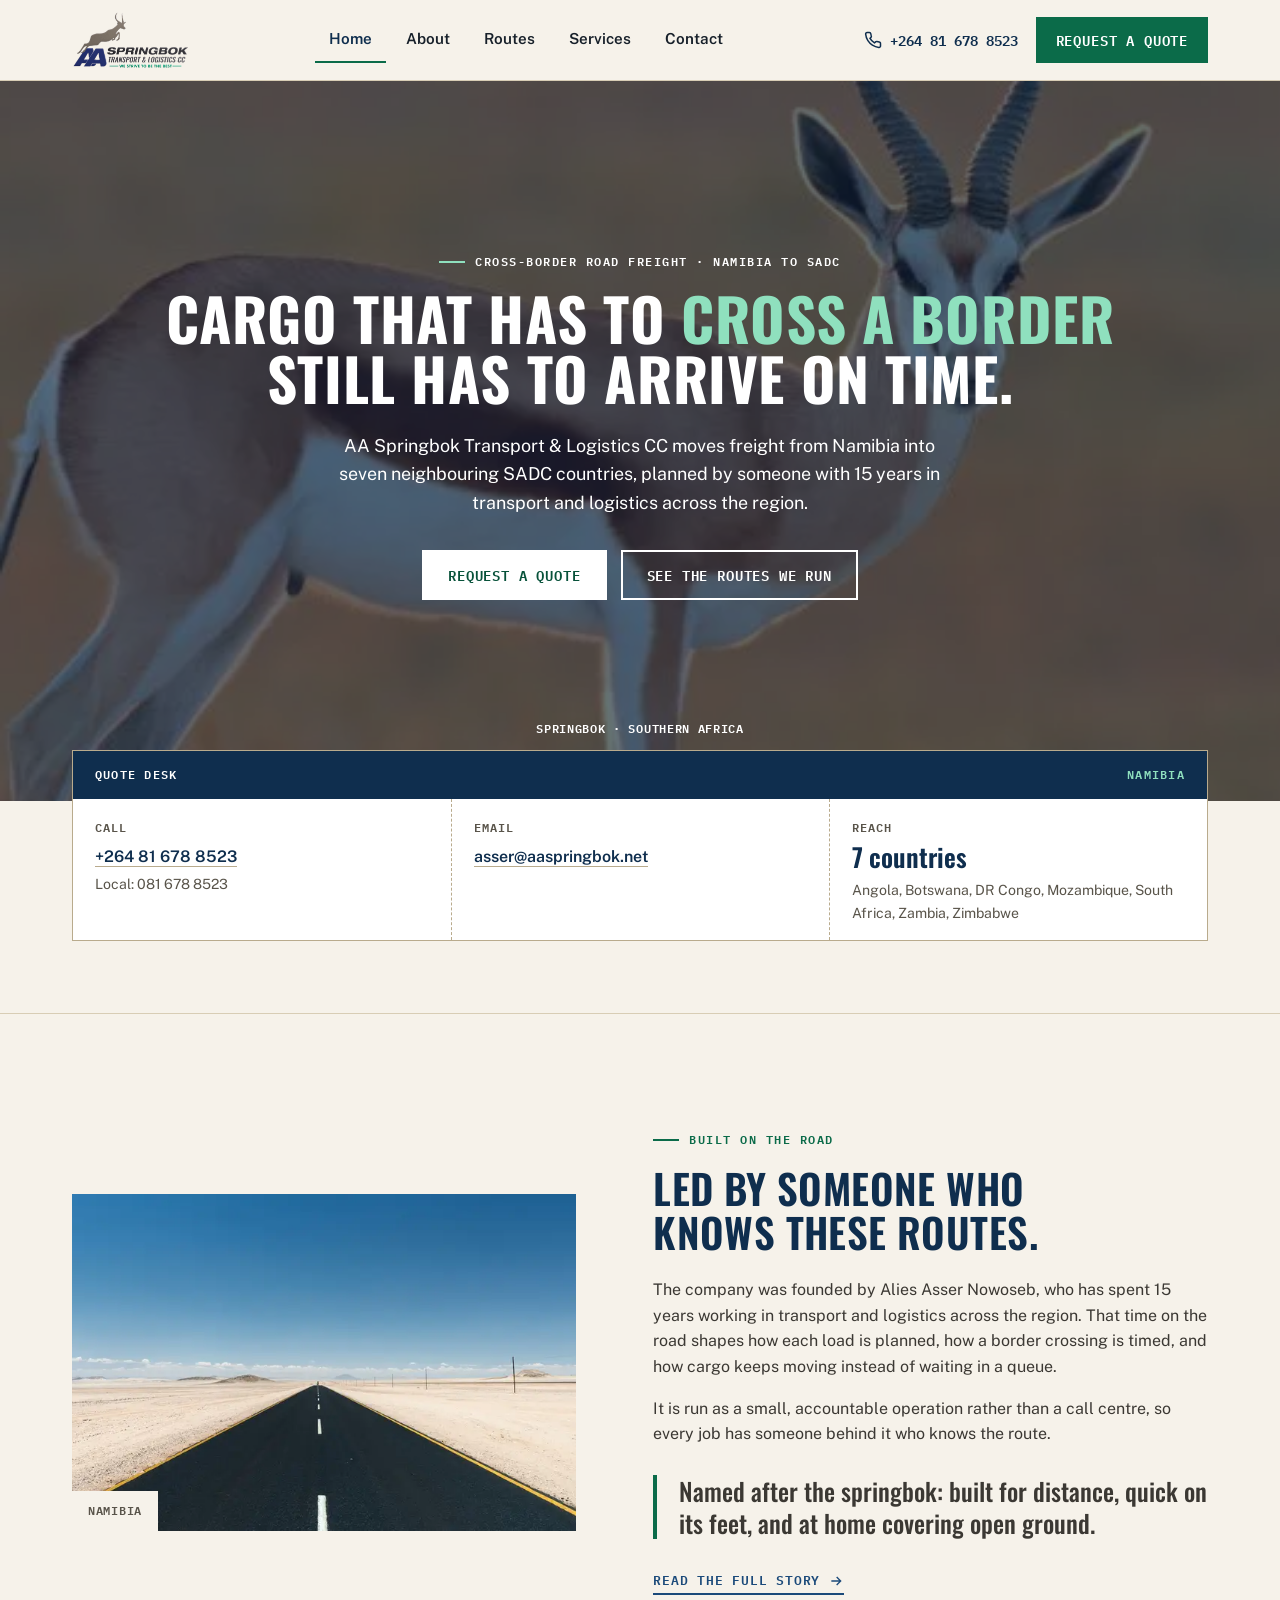
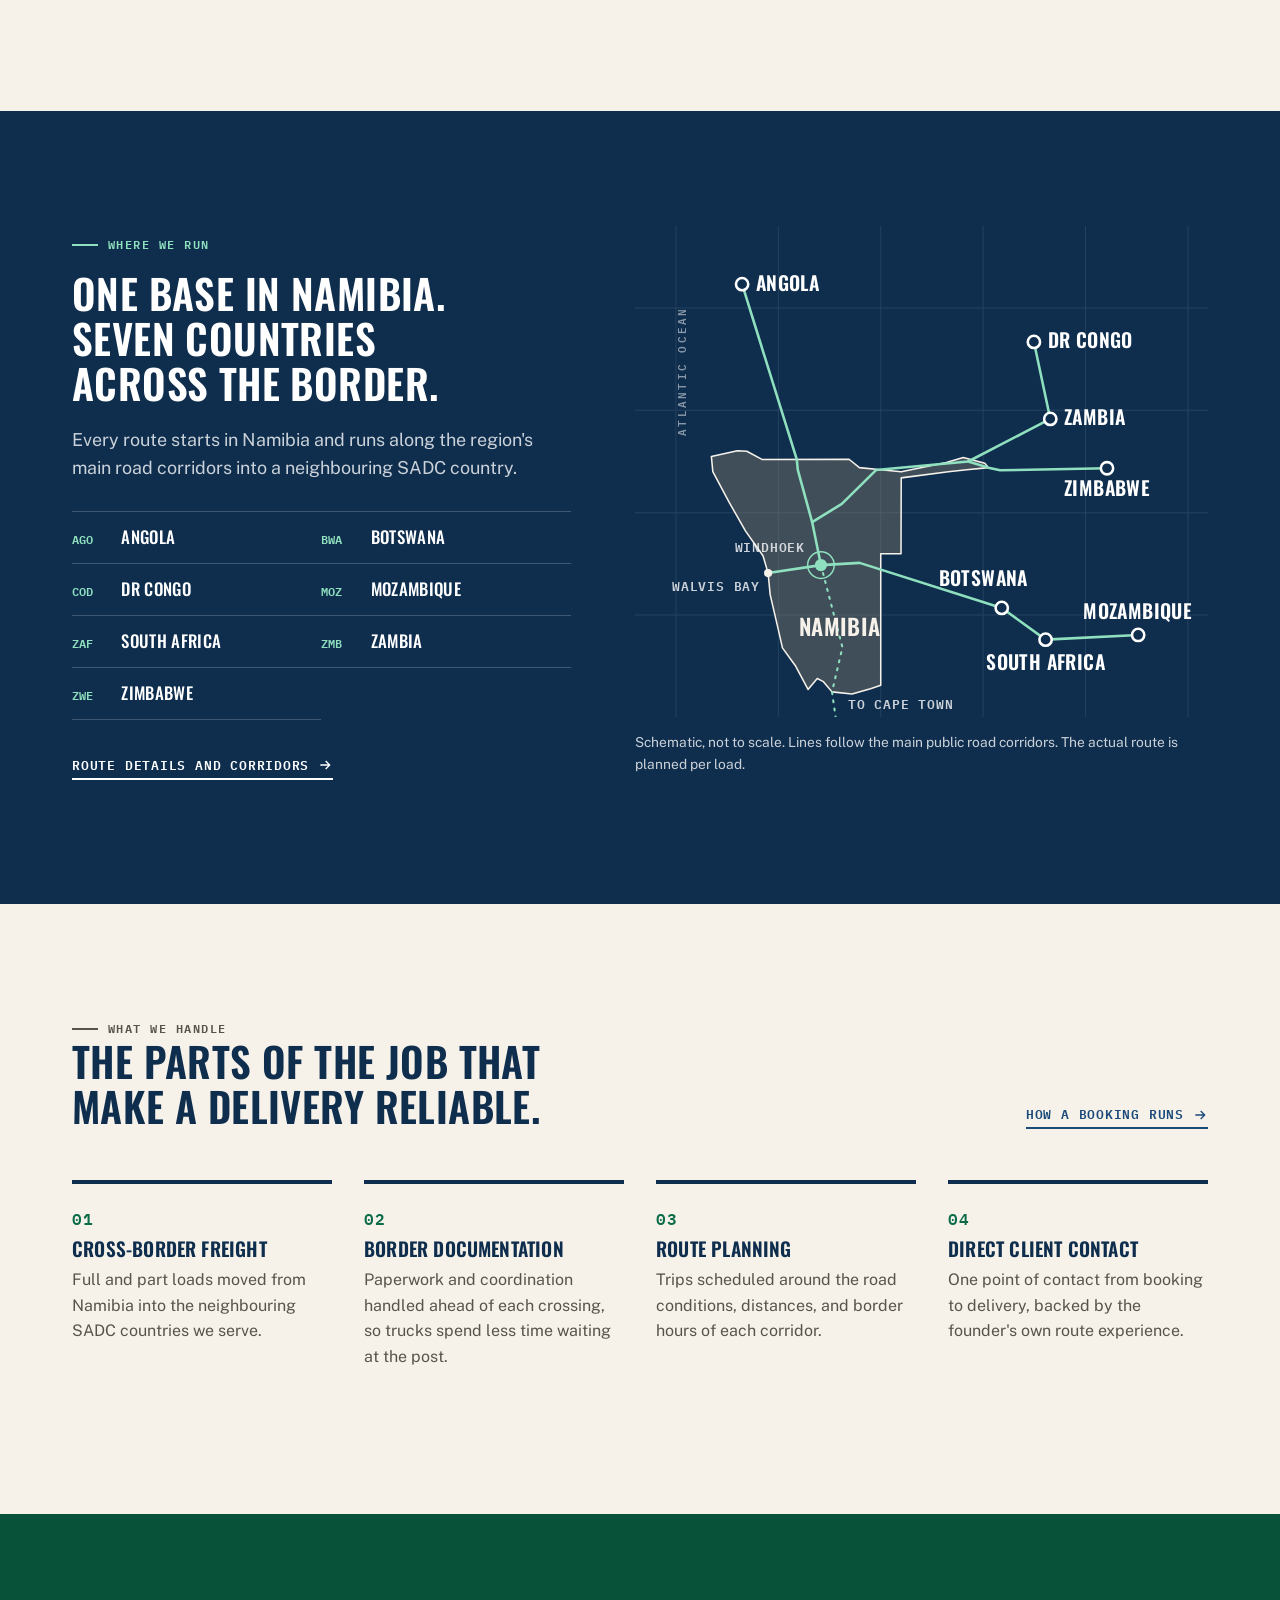
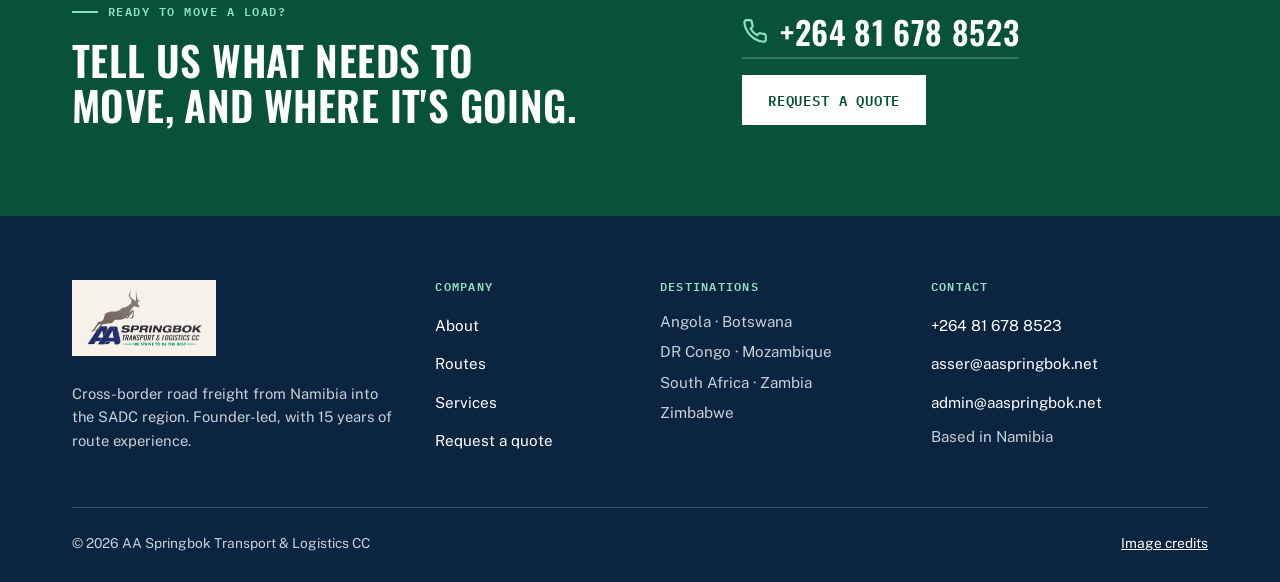
==== commit a143ace5: "feat(site): add photo heroes with centred text and home nav link Every page hero now has a full-blee" ====
--- a/index.html
+++ b/index.html
@@ -21,6 +21,7 @@
     </a>
     <nav aria-label="Main">
       <ul class="nav-links">
+        <li><a href="index.html" aria-current="page">Home</a></li>
         <li><a href="about.html">About</a></li>
         <li><a href="routes.html">Routes</a></li>
         <li><a href="services.html">Services</a></li>
@@ -39,7 +40,11 @@
 
 <main id="main">
 
-<section class="hero" aria-labelledby="hero-title">
+<section class="hero hero-bg hero-center on-dark" style="--scrim:rgba(11,36,64,0.63)" aria-labelledby="hero-title">
+  <picture class="hero-img">
+    <source media="(max-width: 700px)" srcset="images/springbok-hero.webp">
+    <img src="images/hero-home-1500.webp" width="1500" height="562" alt="" fetchpriority="high" style="object-position:62% center">
+  </picture>
   <div class="wrap">
     <div class="hero-copy">
       <p class="eyebrow">Cross-border road freight &middot; Namibia to SADC</p>
@@ -51,31 +56,31 @@
       </div>
     </div>
 
-    <div class="hero-media">
-      <figure class="photo">
-        <img src="images/springbok-hero.webp" width="525" height="562" fetchpriority="high"
-             alt="A springbok standing side-on in golden grassland at sunrise, looking towards the camera">
-      </figure>
-      <div class="waybill">
-        <div class="waybill-head">
-          <span class="label">Quote desk</span>
-          <span class="label">Namibia</span>
+  </div>
+  <p class="hero-caption">Springbok &middot; Southern Africa</p>
+</section>
+
+<section class="desk-strip" aria-label="Quote desk">
+  <div class="wrap">
+    <div class="waybill horizontal">
+      <div class="waybill-head">
+        <span class="label">Quote desk</span>
+        <span class="label">Namibia</span>
+      </div>
+      <dl>
+        <div class="waybill-row">
+          <dt>Call</dt>
+          <dd><a href="tel:+264816788523">+264 81 678 8523</a><small>Local: 081 678 8523</small></dd>
         </div>
-        <dl>
-          <div class="waybill-row">
-            <dt>Call</dt>
-            <dd><a href="tel:+264816788523">+264 81 678 8523</a><small>Local: 081 678 8523</small></dd>
-          </div>
-          <div class="waybill-row">
-            <dt>Email</dt>
-            <dd><a href="mailto:asser@aaspringbok.net">asser@aaspringbok.net</a></dd>
-          </div>
-          <div class="waybill-row">
-            <dt>Reach</dt>
-            <dd><span class="big">7 countries</span><small>Angola, Botswana, DR Congo, Mozambique, South Africa, Zambia, Zimbabwe</small></dd>
-          </div>
-        </dl>
-      </div>
+        <div class="waybill-row">
+          <dt>Email</dt>
+          <dd><a href="mailto:asser@aaspringbok.net">asser@aaspringbok.net</a></dd>
+        </div>
+        <div class="waybill-row">
+          <dt>Reach</dt>
+          <dd><span class="big">7 countries</span><small>Angola, Botswana, DR Congo, Mozambique, South Africa, Zambia, Zimbabwe</small></dd>
+        </div>
+      </dl>
     </div>
   </div>
 </section>
--- a/styles.css
+++ b/styles.css
@@ -43,6 +43,7 @@
   --space-section:clamp(72px, 9vw, 120px);
   --wrap:1200px;
   --gutter:32px;
+  --desk-overlap:clamp(32px, 4vw, 56px);
 }
 
 *,*::before,*::after{box-sizing:border-box;}
@@ -169,15 +170,50 @@
 .nav-phone:hover{color:var(--green);}
 .nav-actions .btn{min-height:44px;padding:10px 18px;}
 
+/* ---------- PHOTO HEROES (every page) ---------- */
+/* A photo covers the whole hero; a flat navy scrim (no gradient) keeps text at AA contrast. */
+.hero-bg{position:relative;isolation:isolate;overflow:hidden;background:var(--navy-ink);color:var(--on-dark);}
+.hero-bg .hero-img{position:absolute;inset:0;z-index:-2;margin:0;}
+.hero-bg .hero-img img{width:100%;height:100%;object-fit:cover;}
+.hero-bg::before{content:"";position:absolute;inset:0;z-index:-1;background:var(--scrim, rgba(11,36,64,0.76));}
+.hero-bg.scrim-strong{--scrim:rgba(11,36,64,0.86);}
+.hero-bg h1{color:var(--on-dark);}
+.hero-bg .lead{color:var(--on-dark);}
+.hero-bg .eyebrow{color:var(--on-dark);}
+.hero-bg .eyebrow::before{background:var(--green-light);}
+.hero-caption{
+  position:absolute;right:var(--gutter);bottom:14px;margin:0;
+  font-family:var(--font-mono);font-size:0.72rem;letter-spacing:0.06em;text-transform:uppercase;color:var(--on-dark);
+}
+
 /* ---------- HOME HERO ---------- */
-.hero{padding:clamp(32px, 4vw, 56px) 0 clamp(48px, 5vw, 72px);}
-.hero .wrap{display:grid;grid-template-columns:minmax(0,1.25fr) minmax(0,1fr);gap:clamp(32px,5vw,72px);align-items:center;}
-.hero-media{position:relative;padding-bottom:150px;max-width:440px;justify-self:end;width:100%;}
-.hero-media .photo img{aspect-ratio:525/562;width:100%;height:auto;object-fit:cover;}
-.hero-media .waybill{position:absolute;left:-48px;bottom:0;width:min(360px, 90%);}
+.hero{display:flex;align-items:center;min-height:clamp(560px, 80vh, 760px);padding:clamp(48px, 6vw, 88px) 0 clamp(64px, 7vw, 96px);}
+.hero > .wrap{width:100%;}
+.hero .wrap{display:grid;grid-template-columns:minmax(0,1.4fr) minmax(0,1fr);gap:clamp(32px,5vw,72px);align-items:center;}
 .hero h1{font-size:var(--fs-display);font-weight:700;line-height:1.02;margin-bottom:24px;}
-.hero h1 em{font-style:normal;color:var(--green);}
+.hero h1 em{font-style:normal;color:var(--green-light);}
 .hero .lead{margin-bottom:32px;}
+
+/* centred hero text (all pages) */
+.hero-center{text-align:center;}
+.hero-center .wrap{grid-template-columns:minmax(0,1fr) !important;justify-items:center;}
+.hero-center .eyebrow{justify-content:center;}
+.hero-center h1{margin-left:auto;margin-right:auto;max-width:17em;}
+.hero-center .lead{margin-left:auto;margin-right:auto;}
+.hero-center .actions{justify-content:center;}
+.hero-center.page-intro{align-items:center;}
+.hero-center.routes-band .route-map{max-width:620px;margin:0 auto;}
+.hero-center.routes-band .map-note{max-width:40em;margin-left:auto;margin-right:auto;}
+.hero-center .hero-caption{left:var(--gutter);right:var(--gutter);text-align:center;}
+
+/* quote desk strip under the home hero */
+.desk-strip{padding:0 0 clamp(48px,6vw,72px);}
+.desk-strip .waybill{margin-top:calc(var(--desk-overlap) * -1);position:relative;}
+.hero:has(+ .desk-strip){padding-bottom:calc(var(--desk-overlap) + 56px);}
+.hero:has(+ .desk-strip) .hero-caption{bottom:calc(var(--desk-overlap) + 12px);}
+.waybill.horizontal dl{display:grid;grid-template-columns:repeat(3,minmax(0,1fr));}
+.waybill.horizontal .waybill-row{border-top:none;grid-template-columns:minmax(0,1fr);gap:6px;align-content:start;}
+.waybill.horizontal .waybill-row + .waybill-row{border-left:1px dashed var(--line-strong);}
 .actions{display:flex;flex-wrap:wrap;gap:14px;}
 
 /* waybill: the recurring "document" component */
@@ -293,12 +329,13 @@
 .cta-band.cta-light .cta-phone svg{color:var(--green);}
 
 /* ---------- PAGE INTRO (subpages) ---------- */
-.page-intro{padding:clamp(48px,6vw,88px) 0 clamp(40px,5vw,72px);border-bottom:1px solid var(--line);}
+.page-intro{display:flex;align-items:flex-end;min-height:clamp(340px, 50vh, 500px);padding:clamp(56px,7vw,96px) 0 clamp(56px,6vw,80px);}
+.page-intro > .wrap{width:100%;}
 .page-intro .wrap{display:grid;grid-template-columns:minmax(0,1.2fr) minmax(0,1fr);gap:clamp(32px,5vw,72px);align-items:end;}
-.page-intro .intro-photo img{aspect-ratio:3/2;object-position:center 75%;}
 .page-intro.text-only .wrap{grid-template-columns:minmax(0,1fr);}
 .page-intro + .section{padding-top:clamp(48px,6vw,80px);}
 .page-intro h1{font-size:var(--fs-h1);margin-bottom:20px;max-width:18em;}
+.page-intro .lead{max-width:36em;}
 .page-intro .lead{margin:0;}
 
 /* ---------- FEATURE LIST ---------- */
@@ -408,14 +445,12 @@
   .brand img{height:46px;}
   .nav > nav{order:3;flex-basis:calc(100% + var(--gutter) * 2);border-top:1px solid var(--line);margin:0 calc(var(--gutter) * -1);padding:0 calc(var(--gutter) - 10px);}
   .nav-links{justify-content:space-between;}
-  .nav-links a{padding:12px 10px;font-size:0.92rem;}
+  .nav-links a{padding:12px 6px;font-size:0.9rem;}
   .nav-phone{border:2px solid var(--navy);width:44px;justify-content:center;}
   .hero .wrap,.split,.routes-band .wrap,.page-intro .wrap,.two-col,.contact-grid,.cta-band .wrap{grid-template-columns:minmax(0,1fr);}
   .split.reverse > :first-child{order:0;}
-  .hero-media{padding-bottom:0;max-width:560px;}
-  .hero-media .photo img{aspect-ratio:4/3;object-position:center 30%;}
-  .hero-media .waybill{position:relative;left:auto;bottom:auto;width:auto;margin-top:-40px;margin-left:20px;box-shadow:none;}
-  .service-grid.compact{grid-template-columns:repeat(2,minmax(0,1fr));}
+  .hero{min-height:0;}
+        .service-grid.compact{grid-template-columns:repeat(2,minmax(0,1fr));}
   .photo.ratio-4-5 img{aspect-ratio:4/3;object-position:center 72%;}
   .service-grid{grid-template-columns:minmax(0,1fr);}
   .service:nth-last-child(2){border-bottom:none;}
@@ -434,10 +469,12 @@
   .form-grid{grid-template-columns:minmax(0,1fr);}
   .footer-top{grid-template-columns:minmax(0,1fr);}
   .waybill-row{grid-template-columns:minmax(0,1fr);gap:4px;}
+  .waybill.horizontal dl{grid-template-columns:minmax(0,1fr);}
+  .waybill.horizontal .waybill-row + .waybill-row{border-left:none;border-top:1px dashed var(--line-strong);}
   .actions .btn{flex:1 1 100%;}
   .service-grid.compact{grid-template-columns:minmax(0,1fr);}
-  .hero-media .waybill{margin-left:12px;}
-  .route-map .name{font-size:25px;}
+  .hero-center .eyebrow::before{display:none;}
+    .route-map .name{font-size:25px;}
   .route-map .name.home{font-size:27px;}
   .route-map .minor-name{font-size:18px;}
   .route-table{min-width:0;}
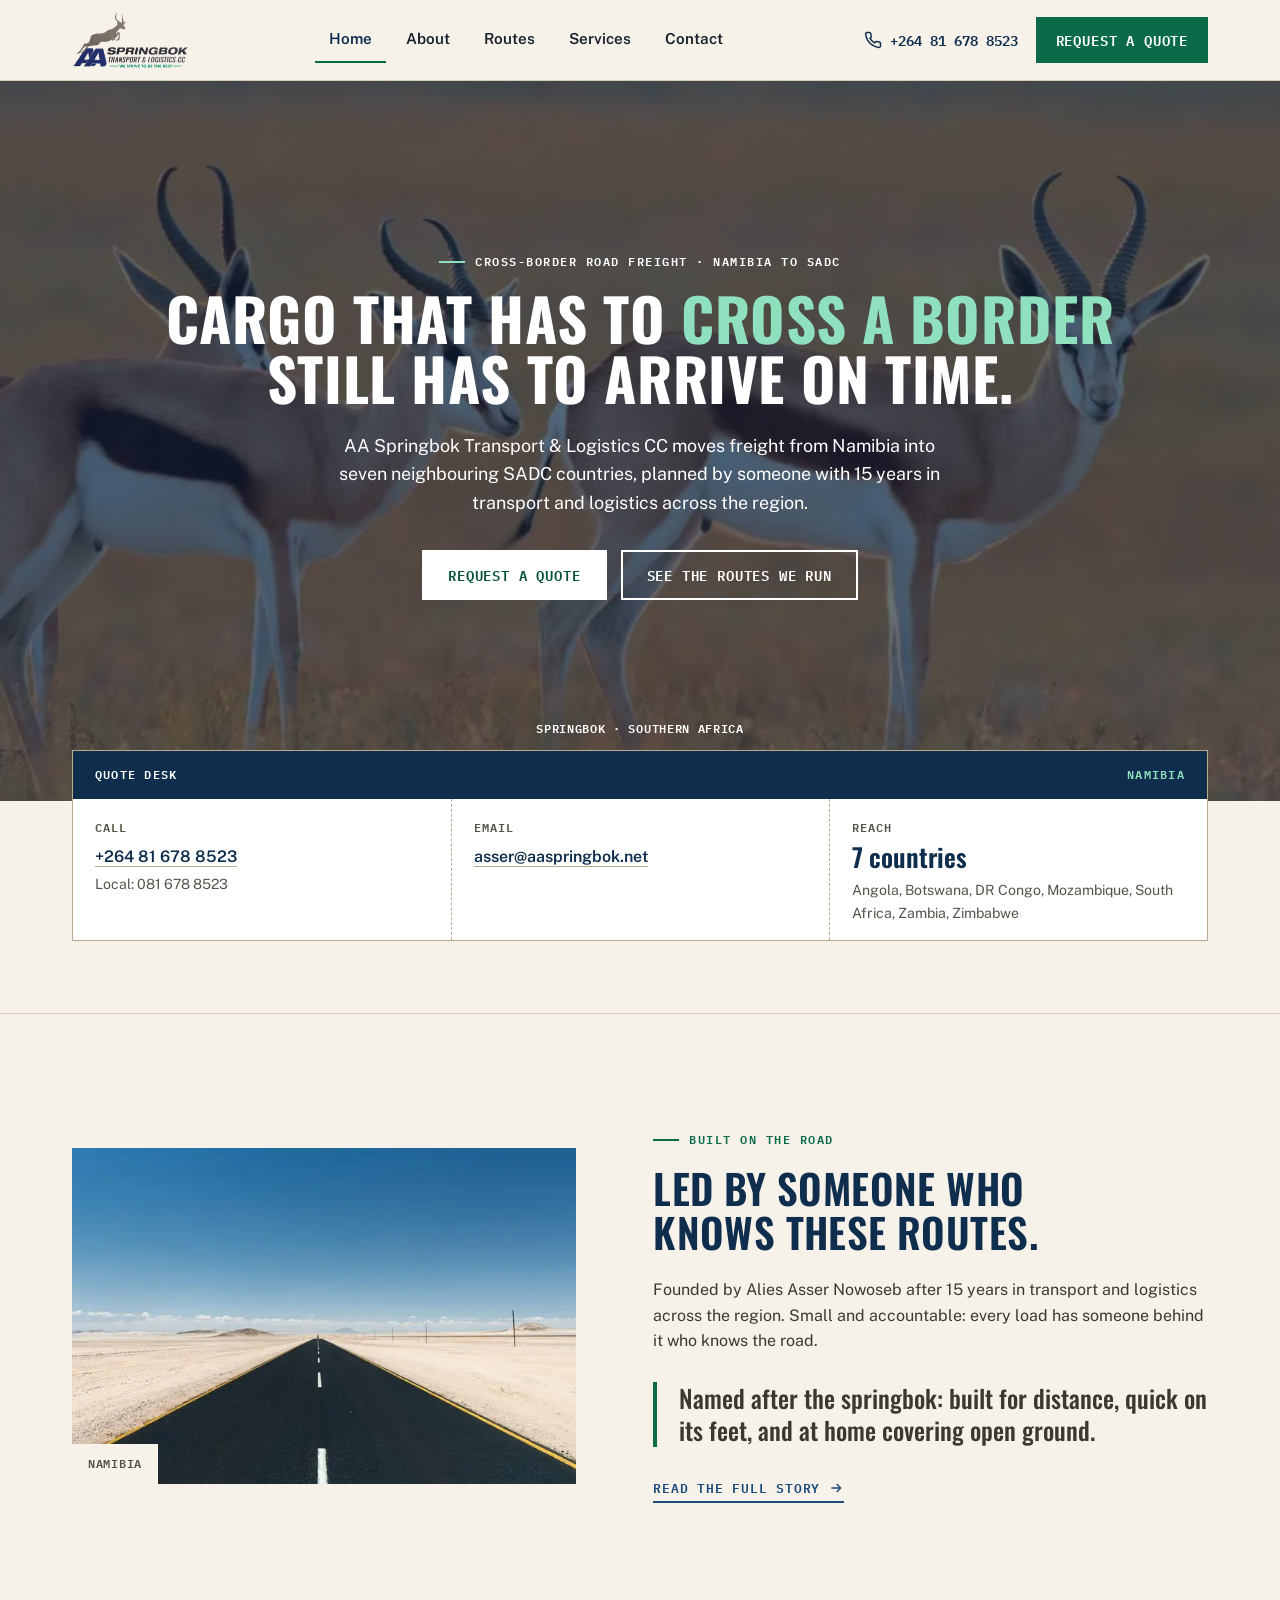
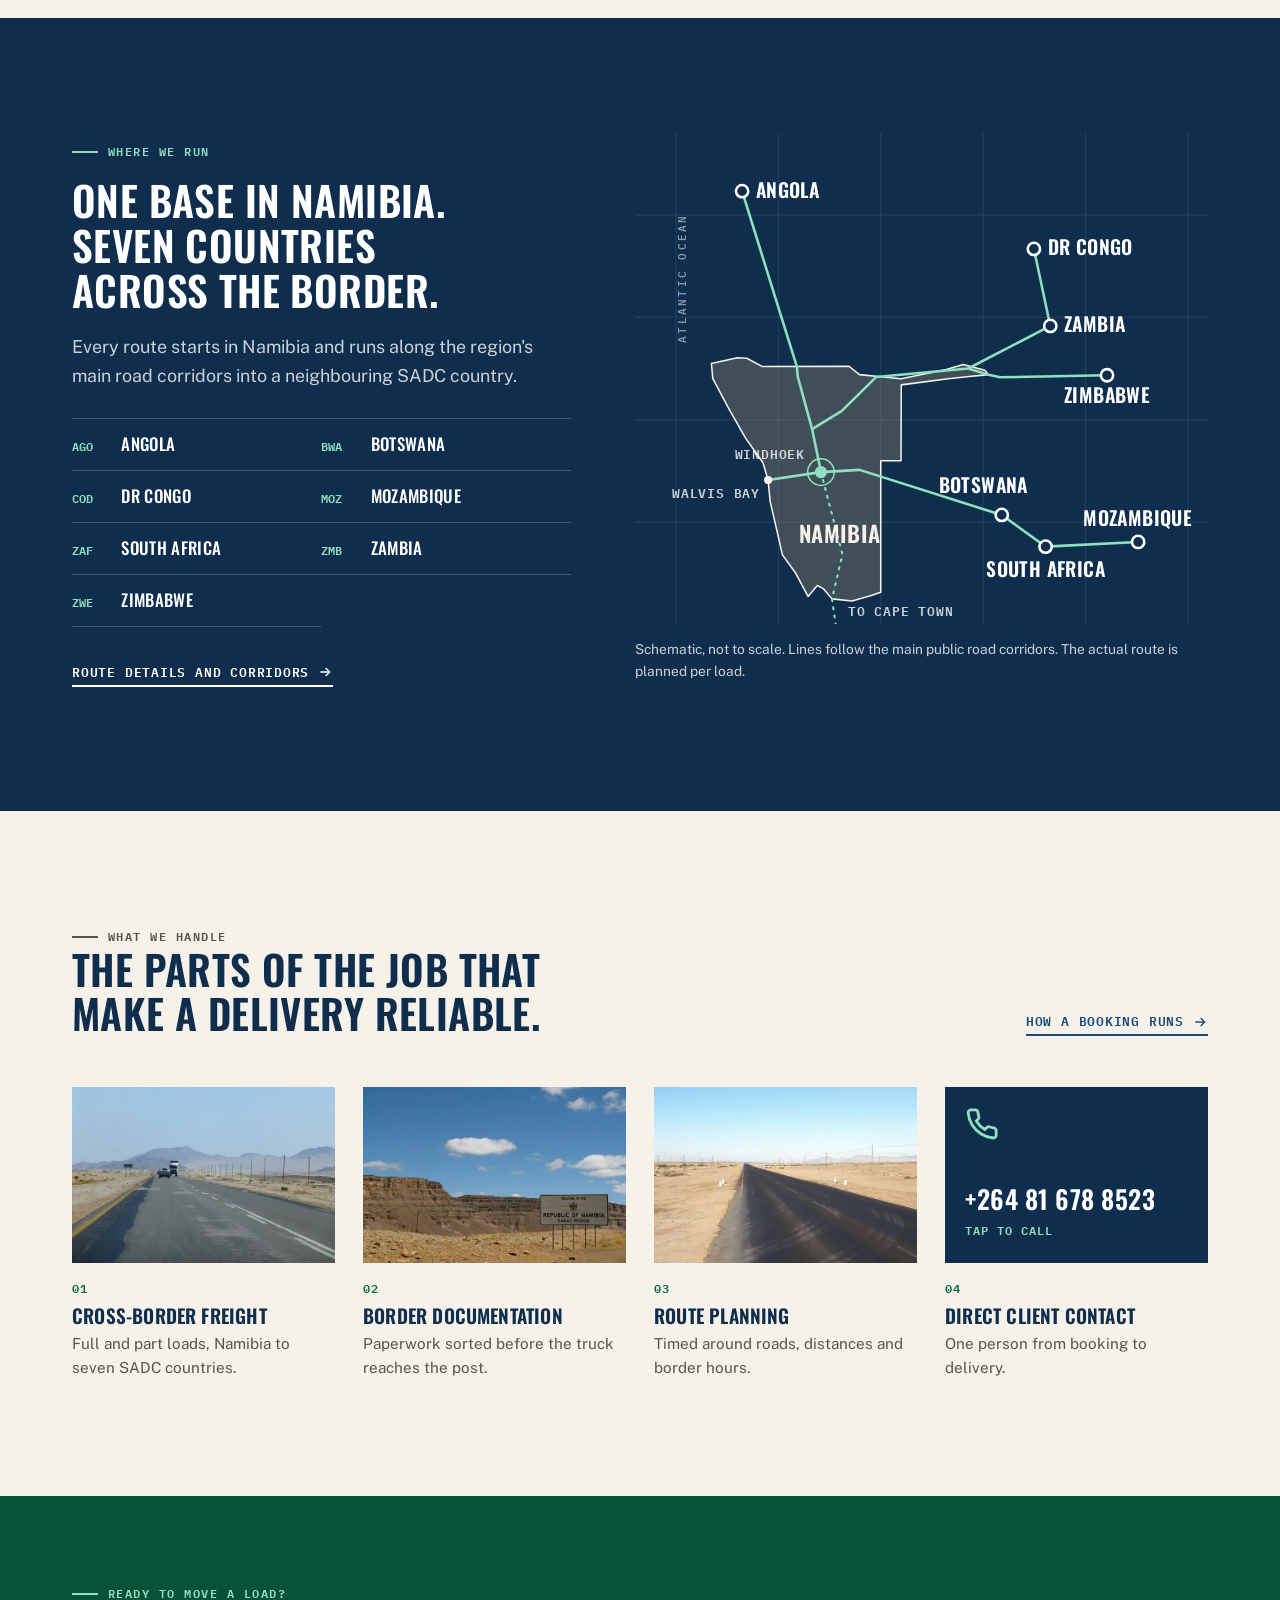
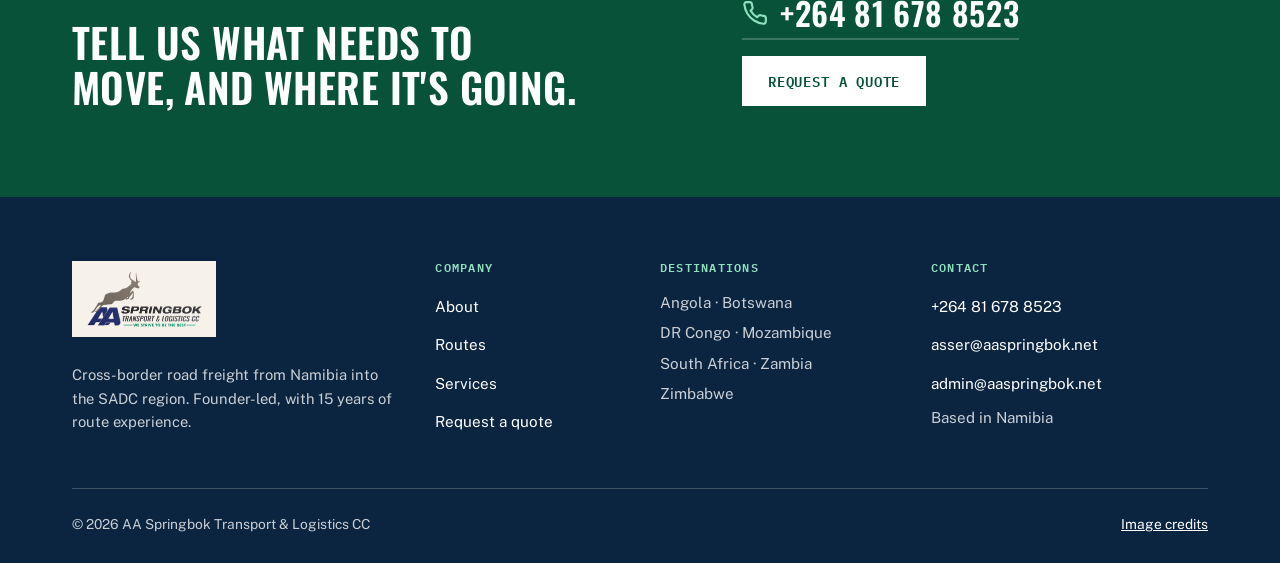
==== commit f338bbcf: "feat(site): add corridor photography, scroll motion and shorter copy Add ten Wikimedia Commons photo" ====
--- a/index.html
+++ b/index.html
@@ -10,6 +10,7 @@
 <link rel="preload" href="fonts/oswald.woff2" as="font" type="font/woff2" crossorigin>
 <link rel="preload" href="fonts/public-sans.woff2" as="font" type="font/woff2" crossorigin>
 <link rel="stylesheet" href="styles.css">
+<script>document.documentElement.classList.add('js');</script>
 </head>
 <body>
 <a class="skip-link" href="#main">Skip to content</a>
@@ -87,18 +88,17 @@
 
 <section class="section rule-top" aria-labelledby="about-title">
   <div class="wrap split">
-    <figure class="photo ratio-3-2">
+    <figure class="photo ratio-3-2 reveal">
       <img src="images/namibia-road-800.webp"
            srcset="images/namibia-road-800.webp 800w, images/namibia-road-1600.webp 1600w"
            sizes="(max-width: 899px) 100vw, 560px" width="1600" height="900" loading="lazy"
            alt="A straight tarred road running through flat Namibian desert under a clear sky">
       <figcaption>Namibia</figcaption>
     </figure>
-    <div class="prose">
+    <div class="prose reveal" style="--d:120ms">
       <p class="eyebrow">Built on the road</p>
       <h2 id="about-title">Led by someone who knows these routes.</h2>
-      <p>The company was founded by Alies Asser Nowoseb, who has spent 15 years working in transport and logistics across the region. That time on the road shapes how each load is planned, how a border crossing is timed, and how cargo keeps moving instead of waiting in a queue.</p>
-      <p>It is run as a small, accountable operation rather than a call centre, so every job has someone behind it who knows the route.</p>
+      <p>Founded by Alies Asser Nowoseb after 15 years in transport and logistics across the region. Small and accountable: every load has someone behind it who knows the road.</p>
       <figure class="namesake">
         <blockquote><p>Named after the springbok: built for distance, quick on its feet, and at home covering open ground.</p></blockquote>
       </figure>
@@ -111,7 +111,7 @@
 
 <section class="section band-navy on-dark routes-band" aria-labelledby="routes-title">
   <div class="wrap">
-    <div>
+    <div class="reveal">
       <p class="eyebrow">Where we run</p>
       <h2 id="routes-title">One base in Namibia. Seven countries across the border.</h2>
       <p class="lead">Every route starts in Namibia and runs along the region's main road corridors into a neighbouring SADC country.</p>
@@ -136,16 +136,17 @@
         <text class="ocean" transform="translate(10 205) rotate(-90)">Atlantic Ocean</text>
         <path class="namibia" d="M34.6 225 L60 219.4 L69.2 220 L84 228 L169 227.8 L179.2 236 L200 238 L220 240 L264 231 L280.6 226 L301.6 231.6 L305.2 236 L284 238 L266 240 L220 246 L219.8 320 L200 320 L200 375 L200 448.6 L190 452 L172 457 L152.4 455 L144 445 L138 442 L129 452.6 L117 430 L104 412 L99 390 L92 360 L90 339 L85 322 L68 298 L52 270 L36 240 Z"/>
         <g class="corridor">
-          <path d="M90 339 L141.6 331.2"/>
-          <path d="M141.6 331.2 L179.4 329 L318.2 373 L361 404 L451.4 399.4"/>
-          <path d="M141.6 331.2 L133 289.2 L119 238.2 L118 228 L64.6 56.8"/>
-          <path d="M133 289.2 L162 271.4 L195.4 238.4 L285.4 230 L365.6 188.4 L349.6 113.2"/>
-          <path d="M285.4 230 L305.2 236 L316.6 238.6 L421 236.6"/>
+          <path pathLength="1" d="M90 339 L141.6 331.2"/>
+          <path pathLength="1" d="M141.6 331.2 L179.4 329 L318.2 373 L361 404 L451.4 399.4"/>
+          <path pathLength="1" d="M141.6 331.2 L133 289.2 L119 238.2 L118 228 L64.6 56.8"/>
+          <path pathLength="1" d="M133 289.2 L162 271.4 L195.4 238.4 L285.4 230 L365.6 188.4 L349.6 113.2"/>
+          <path pathLength="1" d="M285.4 230 L305.2 236 L316.6 238.6 L421 236.6"/>
         </g>
         <path class="corridor minor" d="M141.6 331.2 L162.6 411.6 L152.4 455 L156 480"/>
         <circle class="port" cx="90" cy="339" r="4"/>
         <text class="minor-name" x="82" y="356" text-anchor="end">Walvis Bay</text>
         <text class="minor-name" x="168" y="472">To Cape Town</text>
+        <circle class="hub-pulse" cx="141.6" cy="331.2" r="10"/>
         <circle class="hub-ring" cx="141.6" cy="331.2" r="13"/>
         <circle class="hub" cx="141.6" cy="331.2" r="6"/>
         <text class="minor-name" x="126" y="318" text-anchor="end">Windhoek</text>
@@ -165,7 +166,7 @@
 
 <section class="section" aria-labelledby="services-title">
   <div class="wrap">
-    <div class="section-head">
+    <div class="section-head reveal">
       <div>
         <p class="eyebrow">What we handle</p>
         <h2 id="services-title">The parts of the job that make a delivery reliable.</h2>
@@ -174,25 +175,29 @@
         <svg width="16" height="16" viewBox="0 0 24 24" fill="none" stroke="currentColor" stroke-width="2" aria-hidden="true"><path d="M5 12h14M13 6l6 6-6 6"/></svg>
       </a>
     </div>
-    <ul class="service-grid compact">
-      <li class="service">
-        <div><span class="num">01</span><h3>Cross-border freight</h3><p>Full and part loads moved from Namibia into the neighbouring SADC countries we serve.</p></div>
-      </li>
-      <li class="service">
-        <div><span class="num">02</span><h3>Border documentation</h3><p>Paperwork and coordination handled ahead of each crossing, so trucks spend less time waiting at the post.</p></div>
-      </li>
-      <li class="service">
-        <div><span class="num">03</span><h3>Route planning</h3><p>Trips scheduled around the road conditions, distances, and border hours of each corridor.</p></div>
-      </li>
-      <li class="service">
-        <div><span class="num">04</span><h3>Direct client contact</h3><p>One point of contact from booking to delivery, backed by the founder's own route experience.</p></div>
+    <ul class="media-cards">
+      <li class="media-card reveal" style="--d:0ms">
+        <figure><img src="images/truck-b2-640.webp" srcset="images/truck-b2-640.webp 640w, images/truck-b2-1200.webp 1200w" sizes="(max-width: 600px) 100vw, (max-width: 1080px) 50vw, 280px" width="640" height="427" loading="lazy" alt="A truck heading towards the mountains on the B2 highway in Namibia"></figure>
+        <span class="num">01</span><h3>Cross-border freight</h3><p>Full and part loads, Namibia to seven SADC countries.</p>
+      </li>
+      <li class="media-card reveal" style="--d:100ms">
+        <figure><img src="images/border-sign-640.webp" srcset="images/border-sign-640.webp 640w, images/border-sign-1200.webp 1200w" sizes="(max-width: 600px) 100vw, (max-width: 1080px) 50vw, 280px" width="640" height="427" loading="lazy" alt="Republic of Namibia welcome sign at the South African border, Karas Region"></figure>
+        <span class="num">02</span><h3>Border documentation</h3><p>Paperwork sorted before the truck reaches the post.</p>
+      </li>
+      <li class="media-card reveal" style="--d:200ms">
+        <figure><img src="images/trans-kalahari-640.webp" srcset="images/trans-kalahari-640.webp 640w, images/trans-kalahari-1200.webp 1200w" sizes="(max-width: 600px) 100vw, (max-width: 1080px) 50vw, 280px" width="640" height="427" loading="lazy" alt="The Trans-Kalahari Highway running straight through flat desert"></figure>
+        <span class="num">03</span><h3>Route planning</h3><p>Timed around roads, distances and border hours.</p>
+      </li>
+      <li class="media-card reveal" style="--d:300ms">
+        <a class="call-tile" href="tel:+264816788523"><svg viewBox="0 0 24 24" fill="none" stroke="currentColor" stroke-width="2" aria-hidden="true"><path d="M22 16.9v3a2 2 0 01-2.2 2 19.8 19.8 0 01-8.6-3 19.5 19.5 0 01-6-6 19.8 19.8 0 01-3-8.7A2 2 0 014.1 2h3a2 2 0 012 1.7c.1.9.3 1.8.6 2.7a2 2 0 01-.4 2.1L8 9.9a16 16 0 006 6l1.4-1.4a2 2 0 012.1-.4c.9.3 1.8.5 2.7.6a2 2 0 011.8 2.2z"/></svg><span><span class="call-number">+264 81 678 8523</span><br><span class="call-hint">Tap to call</span></span></a>
+        <span class="num">04</span><h3>Direct client contact</h3><p>One person from booking to delivery.</p>
       </li>
     </ul>
   </div>
 </section>
 
 <section class="cta-band on-dark" aria-labelledby="cta-title">
-  <div class="wrap">
+  <div class="wrap reveal">
     <div>
       <p class="eyebrow">Ready to move a load?</p>
       <h2 id="cta-title">Tell us what needs to move, and where it's going.</h2>
@@ -250,6 +255,7 @@
     </div>
   </div>
 </footer>
+<script src="site.js" defer></script>
 
 </body>
 </html>
--- a/styles.css
+++ b/styles.css
@@ -202,6 +202,7 @@
 .hero-center .lead{margin-left:auto;margin-right:auto;}
 .hero-center .actions{justify-content:center;}
 .hero-center.page-intro{align-items:center;}
+.hero-center.page-intro .lead{margin:0 auto;}
 .hero-center.routes-band .route-map{max-width:620px;margin:0 auto;}
 .hero-center.routes-band .map-note{max-width:40em;margin-left:auto;margin-right:auto;}
 .hero-center .hero-caption{left:var(--gutter);right:var(--gutter);text-align:center;}
@@ -489,3 +490,101 @@
   .brand img{height:40px;}
   .nav-actions{gap:10px;}
 }
+
+/* ---------- IMAGE-LED COMPONENTS ---------- */
+.media-cards{list-style:none;margin:0;padding:0;display:grid;grid-template-columns:repeat(4,minmax(0,1fr));gap:28px;}
+.media-card figure{margin:0 0 16px;overflow:hidden;aspect-ratio:3/2;background:var(--sand-2);}
+.media-card img{width:100%;height:100%;object-fit:cover;transition:transform .6s cubic-bezier(.2,.7,.2,1);}
+.media-card:hover img{transform:scale(1.06);}
+.media-card .num{font-family:var(--font-mono);font-size:var(--fs-label);font-weight:600;letter-spacing:0.08em;color:var(--green);display:block;margin-bottom:6px;}
+.media-card h3{font-size:var(--fs-h3);margin-bottom:6px;}
+.media-card p{color:var(--text-soft);margin:0;font-size:0.95rem;}
+
+.call-tile{
+  display:flex;flex-direction:column;justify-content:space-between;gap:12px;
+  aspect-ratio:3/2;margin:0 0 16px;padding:20px;
+  background:var(--navy-deep);color:var(--on-dark);text-decoration:none;
+  transition:background-color .2s ease;
+}
+.call-tile:hover{background:var(--green-deep);}
+.call-tile svg{width:34px;height:34px;color:var(--green-light);}
+.call-tile .call-number{font-family:var(--font-display);font-size:clamp(1.3rem,2vw,1.6rem);font-weight:600;letter-spacing:0.02em;line-height:1.1;}
+.call-tile .call-hint{font-family:var(--font-mono);font-size:var(--fs-label);letter-spacing:0.08em;text-transform:uppercase;color:var(--green-light);}
+
+.zigzag{display:flex;flex-direction:column;gap:clamp(48px,7vw,96px);}
+.zz-row{display:grid;grid-template-columns:minmax(0,1.1fr) minmax(0,1fr);gap:clamp(28px,5vw,72px);align-items:center;}
+.zz-row:nth-child(even) > :first-child{order:2;}
+.zz-row figure,.zz-row .call-tile{margin:0;overflow:hidden;aspect-ratio:3/2;}
+.zz-row figure img{width:100%;height:100%;object-fit:cover;transition:transform .6s cubic-bezier(.2,.7,.2,1);}
+.zz-row:hover figure img{transform:scale(1.04);}
+.zz-row .call-tile{padding:clamp(24px,4vw,40px);}
+.zz-row .call-tile .call-number{font-size:clamp(1.8rem,3.4vw,2.6rem);}
+.zz-row .num{font-family:var(--font-mono);font-size:var(--fs-label);font-weight:600;letter-spacing:0.1em;color:var(--green);display:block;margin-bottom:10px;text-transform:uppercase;}
+.zz-row h3{font-size:clamp(1.5rem,2.6vw,2.1rem);margin-bottom:12px;}
+.zz-row p{color:var(--text-body);font-size:1.05rem;max-width:26em;}
+.tags{list-style:none;margin:16px 0 0;padding:0;display:flex;flex-wrap:wrap;gap:8px;}
+.tags li{font-family:var(--font-mono);font-size:var(--fs-label);font-weight:600;letter-spacing:0.06em;text-transform:uppercase;color:var(--navy-deep);border:1px solid var(--line-strong);padding:6px 10px;}
+
+.gallery{display:grid;grid-template-columns:repeat(3,minmax(0,1fr));gap:20px;}
+.gallery figure{position:relative;margin:0;overflow:hidden;aspect-ratio:4/5;}
+.gallery img{width:100%;height:100%;object-fit:cover;transition:transform .7s cubic-bezier(.2,.7,.2,1);}
+.gallery figure:hover img{transform:scale(1.06);}
+.gallery figcaption{position:absolute;left:0;right:0;bottom:0;padding:18px 20px;background:var(--navy-deep);color:var(--on-dark);}
+.gallery figcaption b{display:block;font-family:var(--font-display);font-weight:600;font-size:1.15rem;text-transform:uppercase;letter-spacing:0.02em;}
+.gallery figcaption span{font-size:0.9rem;color:var(--on-dark-soft);}
+
+@media (max-width: 1080px){
+  .media-cards{grid-template-columns:repeat(2,minmax(0,1fr));}
+}
+@media (max-width: 899px){
+  .zz-row{grid-template-columns:minmax(0,1fr);}
+  .zz-row:nth-child(even) > :first-child{order:0;}
+  .gallery{grid-template-columns:minmax(0,1fr) minmax(0,1fr);}
+  .gallery figure:last-child{grid-column:1 / -1;aspect-ratio:16/9;}
+}
+@media (max-width: 600px){
+  .media-cards{grid-template-columns:minmax(0,1fr);}
+  .gallery{grid-template-columns:minmax(0,1fr);}
+  .gallery figure,.gallery figure:last-child{aspect-ratio:4/3;}
+}
+
+/* ---------- MOTION ----------
+   Everything here is progressive: without JS (no .js class) nothing is hidden,
+   and prefers-reduced-motion switches it all off (see the reset near the top). */
+@keyframes hero-zoom{from{transform:scale(1.02);}to{transform:scale(1.12);}}
+@keyframes rise{from{opacity:0;transform:translateY(18px);}to{opacity:1;transform:none;}}
+@keyframes lift{from{transform:translateY(22px);}to{transform:none;}}
+@keyframes hub-pulse{0%{r:10;opacity:0.9;}100%{r:30;opacity:0;}}
+
+.hero-bg .hero-img img{animation:hero-zoom 22s ease-out both;}
+.hero-bg h1{animation:lift .8s cubic-bezier(.2,.7,.2,1) both;}
+.hero-bg .eyebrow{animation:rise .7s .05s cubic-bezier(.2,.7,.2,1) both;}
+.hero-bg .lead{animation:rise .8s .2s cubic-bezier(.2,.7,.2,1) both;}
+.hero-bg .actions{animation:rise .8s .35s cubic-bezier(.2,.7,.2,1) both;}
+.hero-bg .hero-caption{animation:rise .8s .6s ease both;}
+
+.js .reveal{opacity:0;transform:translateY(28px);transition:opacity .75s ease, transform .75s cubic-bezier(.2,.7,.2,1);transition-delay:var(--d, 0ms);}
+.js .reveal.is-visible{opacity:1;transform:none;}
+
+.text-link svg{transition:transform .2s ease;}
+.text-link:hover svg{transform:translateX(4px);}
+.btn{transition:background-color .15s ease, color .15s ease, border-color .15s ease, transform .15s ease;}
+.btn:hover{transform:translateY(-2px);}
+
+.route-map .hub-pulse{fill:none;stroke:var(--green-light);stroke-width:1.5;opacity:0;}
+.js .route-map .corridor path{stroke-dasharray:1;stroke-dashoffset:1;transition:stroke-dashoffset 1.6s cubic-bezier(.4,0,.2,1);}
+.js .route-map .corridor path:nth-child(2){transition-delay:.25s;}
+.js .route-map .corridor path:nth-child(3){transition-delay:.45s;}
+.js .route-map .corridor path:nth-child(4){transition-delay:.65s;}
+.js .route-map .corridor path:nth-child(5){transition-delay:.85s;}
+.js .route-map .node,.js .route-map .name,.js .route-map .minor-name,.js .route-map .corridor.minor,.js .route-map .port{opacity:0;transition:opacity .6s ease 1.4s;}
+.js .route-map.is-visible .corridor path{stroke-dashoffset:0;}
+.js .route-map.is-visible .node,.js .route-map.is-visible .name,.js .route-map.is-visible .minor-name,.js .route-map.is-visible .corridor.minor,.js .route-map.is-visible .port{opacity:1;}
+.js .route-map.is-visible .hub-pulse{animation:hub-pulse 2.4s 2s ease-out infinite;}
+
+@media (prefers-reduced-motion: reduce){
+  .js .reveal{opacity:1;transform:none;}
+  .js .route-map .corridor path{stroke-dashoffset:0;}
+  .js .route-map .node,.js .route-map .name,.js .route-map .minor-name,.js .route-map .corridor.minor,.js .route-map .port{opacity:1;}
+  .media-card:hover img,.zz-row:hover figure img,.gallery figure:hover img,.btn:hover{transform:none;}
+}
